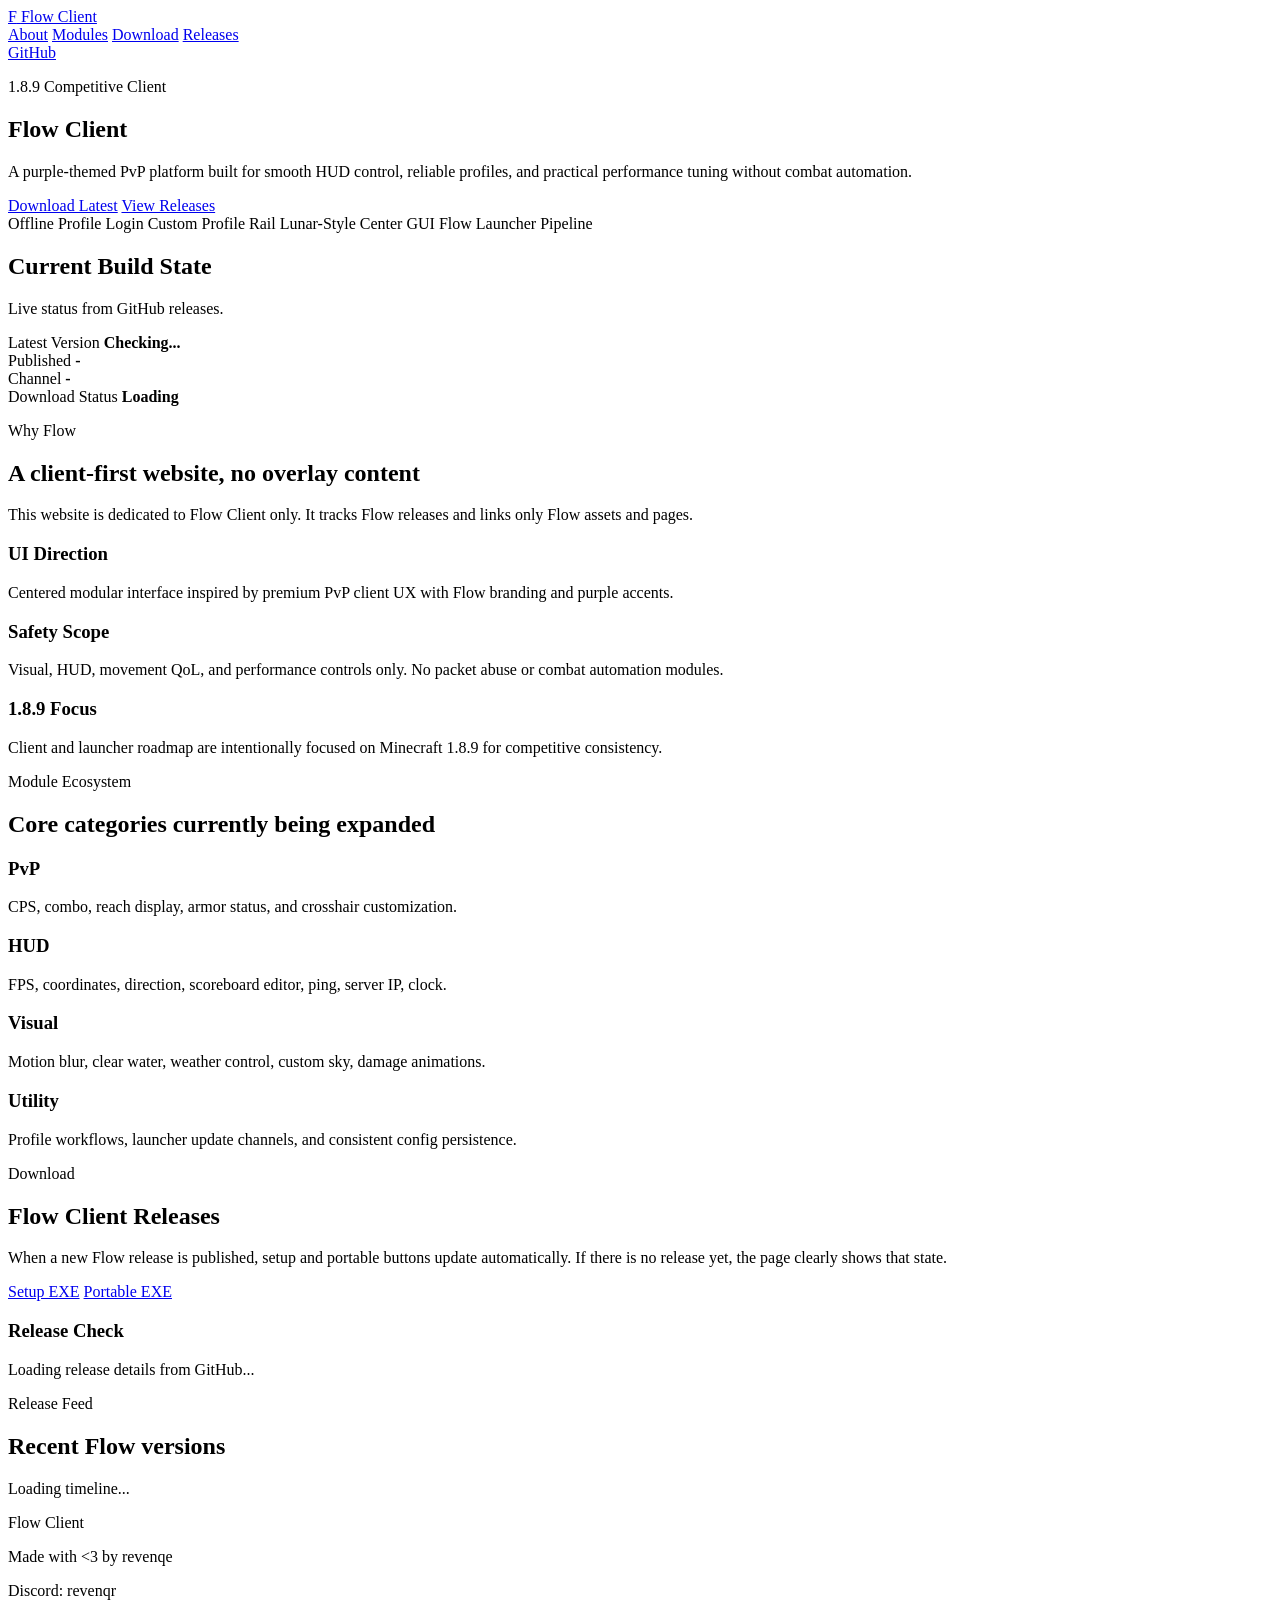
==== docs/index.html @ 917e4c1d "Add Flow Client website (index)" ====
<!doctype html>
<html lang="en">
  <head>
    <meta charset="UTF-8" />
    <meta name="viewport" content="width=device-width, initial-scale=1.0" />
    <meta name="theme-color" content="#150927" />
    <title>Flow Client | 1.8.9 PvP Platform</title>
    <meta
      name="description"
      content="Flow Client is a 1.8.9 PvP platform focused on clean UI, smooth performance, profile-driven mods, and safe QoL customization."
    />
    <link rel="preconnect" href="https://fonts.googleapis.com" />
    <link rel="preconnect" href="https://fonts.gstatic.com" crossorigin />
    <link
      href="https://fonts.googleapis.com/css2?family=Manrope:wght@500;600;700;800&family=Space+Grotesk:wght@600;700&display=swap"
      rel="stylesheet"
    />
    <link rel="stylesheet" href="./styles.css" />
    <script defer src="./script.js"></script>
  </head>
  <body>
    <div class="bg-grid" aria-hidden="true"></div>
    <div class="bg-glow glow-one" aria-hidden="true"></div>
    <div class="bg-glow glow-two" aria-hidden="true"></div>

    <header class="site-header">
      <a class="brand" href="#top" aria-label="Flow Client home">
        <span class="brand-badge">F</span>
        <span>Flow Client</span>
      </a>

      <nav>
        <a href="#about">About</a>
        <a href="#modules">Modules</a>
        <a href="#download">Download</a>
        <a href="#releases">Releases</a>
      </nav>

      <a class="header-link" href="https://github.com/trxpworks/FlowClient" target="_blank" rel="noreferrer">GitHub</a>
    </header>

    <main id="top">
      <section class="hero reveal">
        <div class="hero-copy">
          <p class="eyebrow">1.8.9 Competitive Client</p>
          <h1>Flow Client</h1>
          <p class="lead">
            A purple-themed PvP platform built for smooth HUD control, reliable profiles, and practical performance
            tuning without combat automation.
          </p>

          <div class="hero-actions">
            <a id="heroDownloadBtn" class="btn btn-primary" href="https://github.com/trxpworks/FlowClient/releases" target="_blank" rel="noreferrer">Download Latest</a>
            <a id="heroReleaseBtn" class="btn btn-secondary" href="https://github.com/trxpworks/FlowClient/releases" target="_blank" rel="noreferrer">View Releases</a>
          </div>

          <div class="hero-chips">
            <span>Offline Profile Login</span>
            <span>Custom Profile Rail</span>
            <span>Lunar-Style Center GUI</span>
            <span>Flow Launcher Pipeline</span>
          </div>
        </div>

        <article class="hero-panel" aria-label="Flow Client snapshot">
          <h2>Current Build State</h2>
          <p>Live status from GitHub releases.</p>
          <div class="status-grid">
            <div>
              <span>Latest Version</span>
              <strong id="latestVersion">Checking...</strong>
            </div>
            <div>
              <span>Published</span>
              <strong id="latestPublished">-</strong>
            </div>
            <div>
              <span>Channel</span>
              <strong id="latestChannel">-</strong>
            </div>
            <div>
              <span>Download Status</span>
              <strong id="downloadStatus" class="status-pill status-loading">Loading</strong>
            </div>
          </div>
        </article>
      </section>

      <section id="about" class="section reveal">
        <div class="section-head">
          <p class="eyebrow">Why Flow</p>
          <h2>A client-first website, no overlay content</h2>
          <p>
            This website is dedicated to Flow Client only. It tracks Flow releases and links only Flow assets and
            pages.
          </p>
        </div>

        <div class="card-grid cols-3">
          <article class="card">
            <h3>UI Direction</h3>
            <p>Centered modular interface inspired by premium PvP client UX with Flow branding and purple accents.</p>
          </article>
          <article class="card">
            <h3>Safety Scope</h3>
            <p>Visual, HUD, movement QoL, and performance controls only. No packet abuse or combat automation modules.</p>
          </article>
          <article class="card">
            <h3>1.8.9 Focus</h3>
            <p>Client and launcher roadmap are intentionally focused on Minecraft 1.8.9 for competitive consistency.</p>
          </article>
        </div>
      </section>

      <section id="modules" class="section reveal">
        <div class="section-head">
          <p class="eyebrow">Module Ecosystem</p>
          <h2>Core categories currently being expanded</h2>
        </div>

        <div class="card-grid cols-4">
          <article class="card compact">
            <h3>PvP</h3>
            <p>CPS, combo, reach display, armor status, and crosshair customization.</p>
          </article>
          <article class="card compact">
            <h3>HUD</h3>
            <p>FPS, coordinates, direction, scoreboard editor, ping, server IP, clock.</p>
          </article>
          <article class="card compact">
            <h3>Visual</h3>
            <p>Motion blur, clear water, weather control, custom sky, damage animations.</p>
          </article>
          <article class="card compact">
            <h3>Utility</h3>
            <p>Profile workflows, launcher update channels, and consistent config persistence.</p>
          </article>
        </div>
      </section>

      <section id="download" class="section reveal">
        <div class="download-layout">
          <div class="download-copy">
            <p class="eyebrow">Download</p>
            <h2>Flow Client Releases</h2>
            <p>
              When a new Flow release is published, setup and portable buttons update automatically. If there is no
              release yet, the page clearly shows that state.
            </p>

            <div class="hero-actions">
              <a id="setupBtn" class="btn btn-primary" href="https://github.com/trxpworks/FlowClient/releases" target="_blank" rel="noreferrer">Setup EXE</a>
              <a id="portableBtn" class="btn btn-secondary" href="https://github.com/trxpworks/FlowClient/releases" target="_blank" rel="noreferrer">Portable EXE</a>
            </div>
          </div>

          <aside id="downloadHint" class="download-hint">
            <h3>Release Check</h3>
            <p>Loading release details from GitHub...</p>
          </aside>
        </div>
      </section>

      <section id="releases" class="section reveal">
        <div class="section-head">
          <p class="eyebrow">Release Feed</p>
          <h2>Recent Flow versions</h2>
          <p id="feedHint">Loading timeline...</p>
        </div>

        <div id="releaseList" class="release-list">
          <article class="release-item skeleton">
            <div class="line"></div>
            <div class="line short"></div>
          </article>
          <article class="release-item skeleton">
            <div class="line"></div>
            <div class="line short"></div>
          </article>
        </div>
      </section>
    </main>

    <footer class="site-footer">
      <p>Flow Client</p>
      <p>Made with &lt;3 by revenqe</p>
      <p>Discord: revenqr</p>
    </footer>
  </body>
</html>
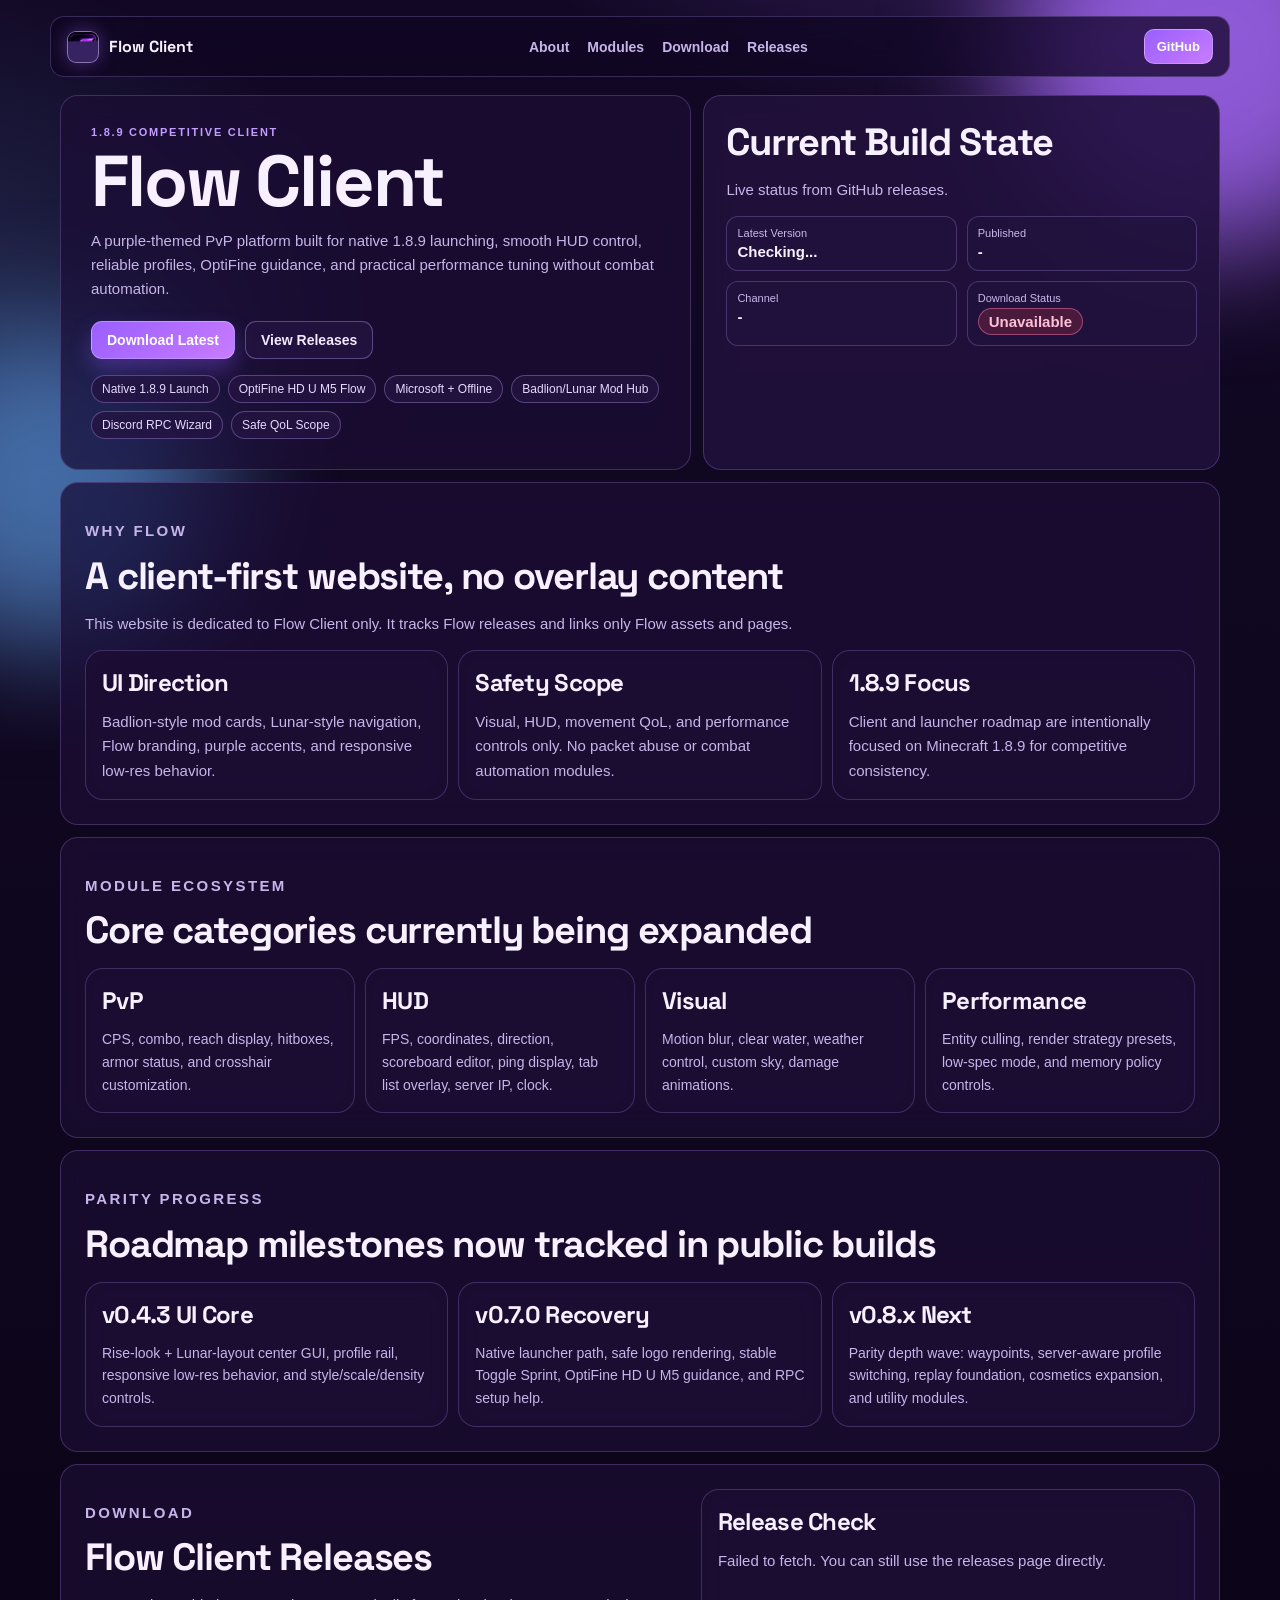
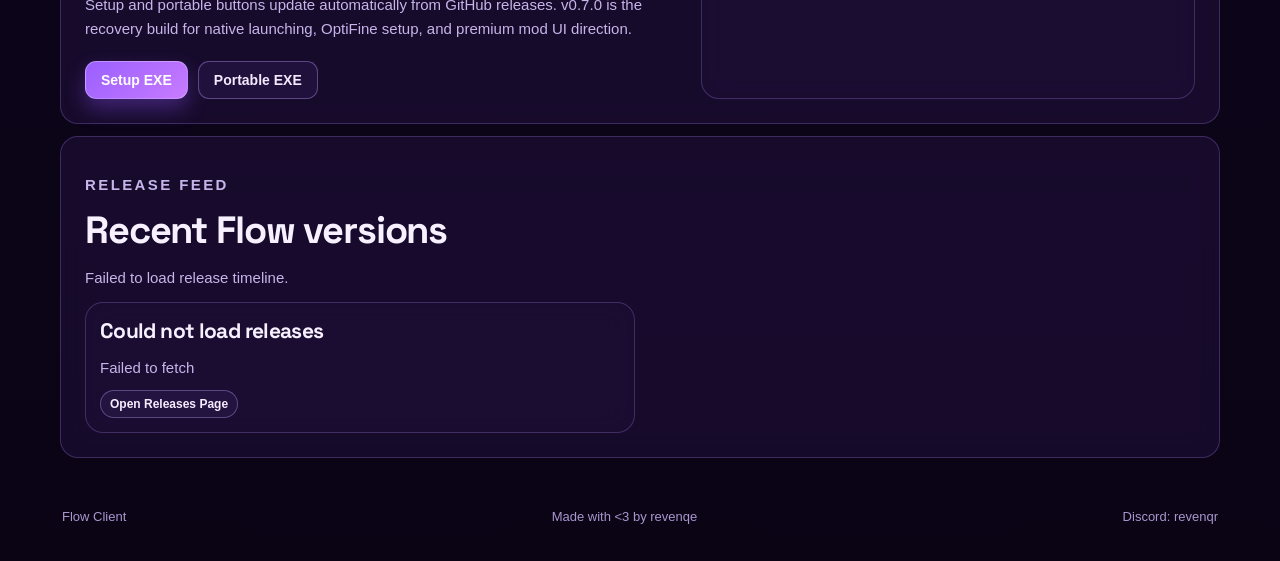
==== commit f5696a91: "Update Flow Client website for v0.7.0" ====
--- a/docs/index.html
+++ b/docs/index.html
@@ -1,4 +1,4 @@
-<!doctype html>
+﻿<!doctype html>
 <html lang="en">
   <head>
     <meta charset="UTF-8" />
@@ -25,7 +25,7 @@
 
     <header class="site-header">
       <a class="brand" href="#top" aria-label="Flow Client home">
-        <span class="brand-badge">F</span>
+        <img class="brand-badge" src="./flow-logo.png" alt="Flow logo" />
         <span>Flow Client</span>
       </a>
 
@@ -45,8 +45,8 @@
           <p class="eyebrow">1.8.9 Competitive Client</p>
           <h1>Flow Client</h1>
           <p class="lead">
-            A purple-themed PvP platform built for smooth HUD control, reliable profiles, and practical performance
-            tuning without combat automation.
+            A purple-themed PvP platform built for native 1.8.9 launching, smooth HUD control, reliable profiles,
+            OptiFine guidance, and practical performance tuning without combat automation.
           </p>
 
           <div class="hero-actions">
@@ -55,10 +55,12 @@
           </div>
 
           <div class="hero-chips">
-            <span>Offline Profile Login</span>
-            <span>Custom Profile Rail</span>
-            <span>Lunar-Style Center GUI</span>
-            <span>Flow Launcher Pipeline</span>
+            <span>Native 1.8.9 Launch</span>
+            <span>OptiFine HD U M5 Flow</span>
+            <span>Microsoft + Offline</span>
+            <span>Badlion/Lunar Mod Hub</span>
+            <span>Discord RPC Wizard</span>
+            <span>Safe QoL Scope</span>
           </div>
         </div>
 
@@ -99,7 +101,7 @@
         <div class="card-grid cols-3">
           <article class="card">
             <h3>UI Direction</h3>
-            <p>Centered modular interface inspired by premium PvP client UX with Flow branding and purple accents.</p>
+            <p>Badlion-style mod cards, Lunar-style navigation, Flow branding, purple accents, and responsive low-res behavior.</p>
           </article>
           <article class="card">
             <h3>Safety Scope</h3>
@@ -121,19 +123,41 @@
         <div class="card-grid cols-4">
           <article class="card compact">
             <h3>PvP</h3>
-            <p>CPS, combo, reach display, armor status, and crosshair customization.</p>
+            <p>CPS, combo, reach display, hitboxes, armor status, and crosshair customization.</p>
           </article>
           <article class="card compact">
             <h3>HUD</h3>
-            <p>FPS, coordinates, direction, scoreboard editor, ping, server IP, clock.</p>
+            <p>FPS, coordinates, direction, scoreboard editor, ping display, tab list overlay, server IP, clock.</p>
           </article>
           <article class="card compact">
             <h3>Visual</h3>
             <p>Motion blur, clear water, weather control, custom sky, damage animations.</p>
           </article>
           <article class="card compact">
-            <h3>Utility</h3>
-            <p>Profile workflows, launcher update channels, and consistent config persistence.</p>
+            <h3>Performance</h3>
+            <p>Entity culling, render strategy presets, low-spec mode, and memory policy controls.</p>
+          </article>
+        </div>
+      </section>
+
+      <section class="section reveal">
+        <div class="section-head">
+          <p class="eyebrow">Parity Progress</p>
+          <h2>Roadmap milestones now tracked in public builds</h2>
+        </div>
+
+        <div class="card-grid cols-3">
+          <article class="card compact">
+            <h3>v0.4.3 UI Core</h3>
+            <p>Rise-look + Lunar-layout center GUI, profile rail, responsive low-res behavior, and style/scale/density controls.</p>
+          </article>
+          <article class="card compact">
+            <h3>v0.7.0 Recovery</h3>
+            <p>Native launcher path, safe logo rendering, stable Toggle Sprint, OptiFine HD U M5 guidance, and RPC setup help.</p>
+          </article>
+          <article class="card compact">
+            <h3>v0.8.x Next</h3>
+            <p>Parity depth wave: waypoints, server-aware profile switching, replay foundation, cosmetics expansion, and utility modules.</p>
           </article>
         </div>
       </section>
@@ -144,8 +168,8 @@
             <p class="eyebrow">Download</p>
             <h2>Flow Client Releases</h2>
             <p>
-              When a new Flow release is published, setup and portable buttons update automatically. If there is no
-              release yet, the page clearly shows that state.
+              Setup and portable buttons update automatically from GitHub releases. v0.7.0 is the recovery build for
+              native launching, OptiFine setup, and premium mod UI direction.
             </p>
 
             <div class="hero-actions">
@@ -187,4 +211,4 @@
       <p>Discord: revenqr</p>
     </footer>
   </body>
-</html>
+</html>
--- a/docs/styles.css
+++ b/docs/styles.css
@@ -0,0 +1,545 @@
+﻿:root {
+  --bg: #0a0415;
+  --bg-soft: #120825;
+  --surface: rgba(27, 14, 49, 0.74);
+  --surface-strong: rgba(33, 17, 59, 0.9);
+  --line: rgba(181, 145, 255, 0.25);
+  --text: #f7f1ff;
+  --muted: #c7b5ea;
+  --accent: #9a5fff;
+  --accent-2: #c87bff;
+  --accent-3: #69b4ff;
+  --ok: #42d8a2;
+  --warn: #ffcb71;
+  --bad: #ff7ca9;
+}
+
+* {
+  box-sizing: border-box;
+}
+
+html,
+body {
+  margin: 0;
+  min-height: 100%;
+}
+
+html {
+  scrollbar-color: rgba(194, 155, 255, 0.85) rgba(24, 13, 43, 0.75);
+}
+
+body {
+  font-family: "Manrope", "Segoe UI", sans-serif;
+  color: var(--text);
+  background:
+    radial-gradient(1150px 820px at 82% -16%, rgba(160, 102, 255, 0.42), transparent 60%),
+    radial-gradient(900px 650px at -8% 15%, rgba(105, 180, 255, 0.2), transparent 55%),
+    linear-gradient(180deg, var(--bg-soft), var(--bg));
+  overflow-x: hidden;
+}
+
+body::-webkit-scrollbar {
+  width: 12px;
+}
+
+body::-webkit-scrollbar-track {
+  background: rgba(24, 13, 43, 0.72);
+}
+
+body::-webkit-scrollbar-thumb {
+  border-radius: 999px;
+  border: 2px solid rgba(24, 13, 43, 0.9);
+  background: linear-gradient(180deg, rgba(200, 136, 255, 0.95), rgba(134, 89, 240, 0.92));
+}
+
+.bg-grid {
+  position: fixed;
+  inset: 0;
+  pointer-events: none;
+  z-index: -4;
+  opacity: 0.12;
+  background-image:
+    linear-gradient(rgba(255, 255, 255, 0.06) 1px, transparent 1px),
+    linear-gradient(90deg, rgba(255, 255, 255, 0.06) 1px, transparent 1px);
+  background-size: 26px 26px;
+}
+
+.bg-glow {
+  position: fixed;
+  border-radius: 999px;
+  filter: blur(60px);
+  pointer-events: none;
+  z-index: -3;
+}
+
+.glow-one {
+  width: 390px;
+  height: 390px;
+  right: -120px;
+  top: -140px;
+  background: rgba(172, 109, 255, 0.8);
+}
+
+.glow-two {
+  width: 320px;
+  height: 320px;
+  left: -110px;
+  top: 330px;
+  background: rgba(102, 175, 255, 0.55);
+}
+
+.site-header {
+  position: sticky;
+  top: 0;
+  z-index: 10;
+  max-width: 1180px;
+  margin: 16px auto 0;
+  padding: 12px 16px;
+  border: 1px solid var(--line);
+  border-radius: 14px;
+  background: rgba(15, 8, 31, 0.74);
+  backdrop-filter: blur(16px) saturate(145%);
+  display: flex;
+  align-items: center;
+  justify-content: space-between;
+  gap: 14px;
+}
+
+.brand {
+  text-decoration: none;
+  color: var(--text);
+  display: inline-flex;
+  align-items: center;
+  gap: 10px;
+  font-family: "Space Grotesk", "Manrope", sans-serif;
+  font-weight: 700;
+}
+
+.brand-badge {
+  width: 32px;
+  height: 32px;
+  display: block;
+  object-fit: cover;
+  border-radius: 9px;
+  border: 1px solid rgba(231, 217, 255, 0.45);
+  background: rgba(130, 86, 213, 0.35);
+  box-shadow: 0 0 18px rgba(161, 98, 255, 0.38);
+}
+
+nav {
+  display: flex;
+  gap: 18px;
+}
+
+nav a {
+  text-decoration: none;
+  color: var(--muted);
+  font-size: 14px;
+  font-weight: 700;
+}
+
+nav a:hover {
+  color: #efe4ff;
+}
+
+.header-link {
+  text-decoration: none;
+  color: #ffffff;
+  font-size: 13px;
+  font-weight: 800;
+  border-radius: 10px;
+  padding: 9px 12px;
+  border: 1px solid rgba(255, 255, 255, 0.3);
+  background: linear-gradient(140deg, var(--accent), var(--accent-2));
+}
+
+main {
+  max-width: 1180px;
+  margin: 18px auto 0;
+  padding: 0 10px 38px;
+}
+
+.hero {
+  display: grid;
+  grid-template-columns: 1.1fr 0.9fr;
+  gap: 12px;
+}
+
+.hero-copy,
+.hero-panel,
+.section,
+.card,
+.download-hint,
+.release-item {
+  border: 1px solid var(--line);
+  border-radius: 18px;
+  background: var(--surface);
+  backdrop-filter: blur(16px) saturate(150%);
+}
+
+.hero-copy {
+  padding: 30px;
+}
+
+.eyebrow {
+  margin: 0;
+  color: #c49dff;
+  text-transform: uppercase;
+  letter-spacing: 0.16em;
+  font-size: 11px;
+  font-weight: 800;
+}
+
+h1,
+h2,
+h3 {
+  margin: 8px 0 0;
+  font-family: "Space Grotesk", "Manrope", sans-serif;
+  letter-spacing: -0.03em;
+}
+
+h1 {
+  font-size: clamp(38px, 6vw, 72px);
+  line-height: 0.98;
+}
+
+h2 {
+  font-size: clamp(24px, 3.4vw, 38px);
+}
+
+h3 {
+  font-size: clamp(18px, 2vw, 24px);
+}
+
+.lead,
+.section-head p,
+.card p,
+.download-copy p,
+.download-hint p,
+.release-item p,
+.hero-panel > p {
+  margin: 12px 0 0;
+  color: var(--muted);
+  line-height: 1.62;
+  font-size: 15px;
+}
+
+.hero-actions {
+  margin-top: 20px;
+  display: flex;
+  flex-wrap: wrap;
+  gap: 10px;
+}
+
+.btn {
+  text-decoration: none;
+  font-size: 14px;
+  font-weight: 800;
+  padding: 10px 15px;
+  border-radius: 11px;
+  border: 1px solid transparent;
+  transition: transform 140ms ease, box-shadow 140ms ease, border-color 140ms ease;
+}
+
+.btn:hover {
+  transform: translateY(-2px);
+}
+
+.btn-primary {
+  color: #ffffff;
+  background: linear-gradient(140deg, var(--accent), var(--accent-2));
+  border-color: rgba(255, 255, 255, 0.25);
+  box-shadow: 0 10px 20px rgba(141, 83, 245, 0.35);
+}
+
+.btn-secondary {
+  color: #f3eaff;
+  border-color: rgba(192, 159, 255, 0.38);
+  background: rgba(36, 19, 65, 0.8);
+}
+
+.btn-disabled,
+.btn[aria-disabled="true"] {
+  color: #c3b6dc;
+  border-color: rgba(168, 145, 214, 0.25);
+  background: rgba(37, 24, 62, 0.65);
+  box-shadow: none;
+  cursor: not-allowed;
+  pointer-events: none;
+  transform: none;
+}
+
+.hero-chips {
+  margin-top: 16px;
+  display: flex;
+  flex-wrap: wrap;
+  gap: 8px;
+}
+
+.hero-chips span {
+  border-radius: 999px;
+  padding: 6px 10px;
+  border: 1px solid rgba(193, 159, 255, 0.35);
+  color: #e8d9ff;
+  font-size: 12px;
+  background: rgba(36, 20, 66, 0.78);
+}
+
+.hero-panel {
+  padding: 22px;
+  background: var(--surface-strong);
+}
+
+.hero-panel h2 {
+  margin-top: 0;
+}
+
+.status-grid {
+  margin-top: 14px;
+  display: grid;
+  grid-template-columns: repeat(2, minmax(0, 1fr));
+  gap: 10px;
+}
+
+.status-grid > div {
+  border-radius: 12px;
+  border: 1px solid rgba(188, 154, 255, 0.25);
+  background: rgba(35, 20, 62, 0.74);
+  padding: 10px;
+}
+
+.status-grid span {
+  display: block;
+  font-size: 11px;
+  color: #c9b8ec;
+}
+
+.status-grid strong {
+  display: block;
+  margin-top: 4px;
+  font-size: 15px;
+}
+
+.status-pill {
+  width: fit-content;
+  border-radius: 999px;
+  padding: 4px 10px;
+  border: 1px solid transparent;
+}
+
+.status-loading {
+  color: #d8c2ff;
+  border-color: rgba(193, 163, 255, 0.45);
+  background: rgba(62, 35, 114, 0.6);
+}
+
+.status-good {
+  color: #a7ffd7;
+  border-color: rgba(110, 228, 185, 0.45);
+  background: rgba(31, 94, 68, 0.58);
+}
+
+.status-empty {
+  color: #ffe1a5;
+  border-color: rgba(255, 207, 125, 0.45);
+  background: rgba(109, 68, 24, 0.55);
+}
+
+.status-error {
+  color: #ffc0d8;
+  border-color: rgba(255, 129, 181, 0.45);
+  background: rgba(106, 34, 65, 0.58);
+}
+
+.section {
+  margin-top: 12px;
+  padding: 24px;
+}
+
+.card-grid {
+  margin-top: 14px;
+  display: grid;
+  gap: 10px;
+}
+
+.cols-3 {
+  grid-template-columns: repeat(3, minmax(0, 1fr));
+}
+
+.cols-4 {
+  grid-template-columns: repeat(4, minmax(0, 1fr));
+}
+
+.card {
+  padding: 16px;
+}
+
+.card h3 {
+  margin-top: 0;
+}
+
+.card.compact p {
+  font-size: 14px;
+}
+
+.download-layout {
+  display: grid;
+  grid-template-columns: 1.1fr 0.9fr;
+  gap: 12px;
+}
+
+.download-hint {
+  padding: 16px;
+}
+
+.download-hint h3 {
+  margin-top: 0;
+}
+
+.release-list {
+  margin-top: 12px;
+  display: grid;
+  grid-template-columns: repeat(2, minmax(0, 1fr));
+  gap: 10px;
+}
+
+.release-item {
+  padding: 14px;
+}
+
+.release-item h3 {
+  margin-top: 0;
+  font-size: 21px;
+}
+
+.release-item .meta {
+  margin-top: 8px;
+  color: #c8b3ec;
+  font-size: 12px;
+}
+
+.release-links {
+  margin-top: 10px;
+  display: flex;
+  flex-wrap: wrap;
+  gap: 8px;
+}
+
+.mini-link {
+  text-decoration: none;
+  color: #f5ecff;
+  font-size: 12px;
+  font-weight: 700;
+  border-radius: 999px;
+  border: 1px solid rgba(198, 168, 255, 0.35);
+  padding: 6px 9px;
+  background: rgba(38, 22, 68, 0.8);
+}
+
+.mini-link:hover {
+  border-color: rgba(220, 194, 255, 0.56);
+}
+
+.release-item.skeleton .line {
+  height: 10px;
+  border-radius: 999px;
+  background: linear-gradient(90deg, rgba(130, 99, 186, 0.3), rgba(201, 171, 255, 0.52), rgba(130, 99, 186, 0.3));
+  background-size: 220% 100%;
+  animation: shimmer 1.2s linear infinite;
+}
+
+.release-item.skeleton .line + .line {
+  margin-top: 10px;
+}
+
+.release-item.skeleton .line.short {
+  width: 60%;
+}
+
+@keyframes shimmer {
+  from {
+    background-position: 220% 0;
+  }
+  to {
+    background-position: -220% 0;
+  }
+}
+
+.site-footer {
+  max-width: 1180px;
+  margin: 0 auto 24px;
+  padding: 0 12px;
+  display: flex;
+  gap: 10px;
+  justify-content: space-between;
+  color: #a996cf;
+  font-size: 13px;
+}
+
+.reveal {
+  opacity: 0;
+  transform: translateY(14px) scale(0.988);
+  transition: opacity 480ms ease, transform 480ms ease;
+}
+
+.reveal.revealed {
+  opacity: 1;
+  transform: translateY(0) scale(1);
+}
+
+@media (max-width: 1080px) {
+  .hero,
+  .download-layout {
+    grid-template-columns: 1fr;
+  }
+
+  .cols-4 {
+    grid-template-columns: repeat(2, minmax(0, 1fr));
+  }
+}
+
+@media (max-width: 940px) {
+  .cols-3,
+  .release-list,
+  .status-grid {
+    grid-template-columns: 1fr;
+  }
+
+  .site-header {
+    position: static;
+    margin-top: 10px;
+  }
+}
+
+@media (max-width: 740px) {
+  nav,
+  .header-link {
+    display: none;
+  }
+
+  .hero-copy,
+  .hero-panel,
+  .section,
+  .download-hint,
+  .release-item {
+    padding: 16px;
+  }
+
+  .cols-4 {
+    grid-template-columns: 1fr;
+  }
+
+  .site-footer {
+    flex-direction: column;
+    gap: 3px;
+  }
+}
+
+@media (prefers-reduced-motion: reduce) {
+  .reveal,
+  .btn,
+  .release-item.skeleton .line {
+    transition: none;
+    animation: none;
+  }
+}
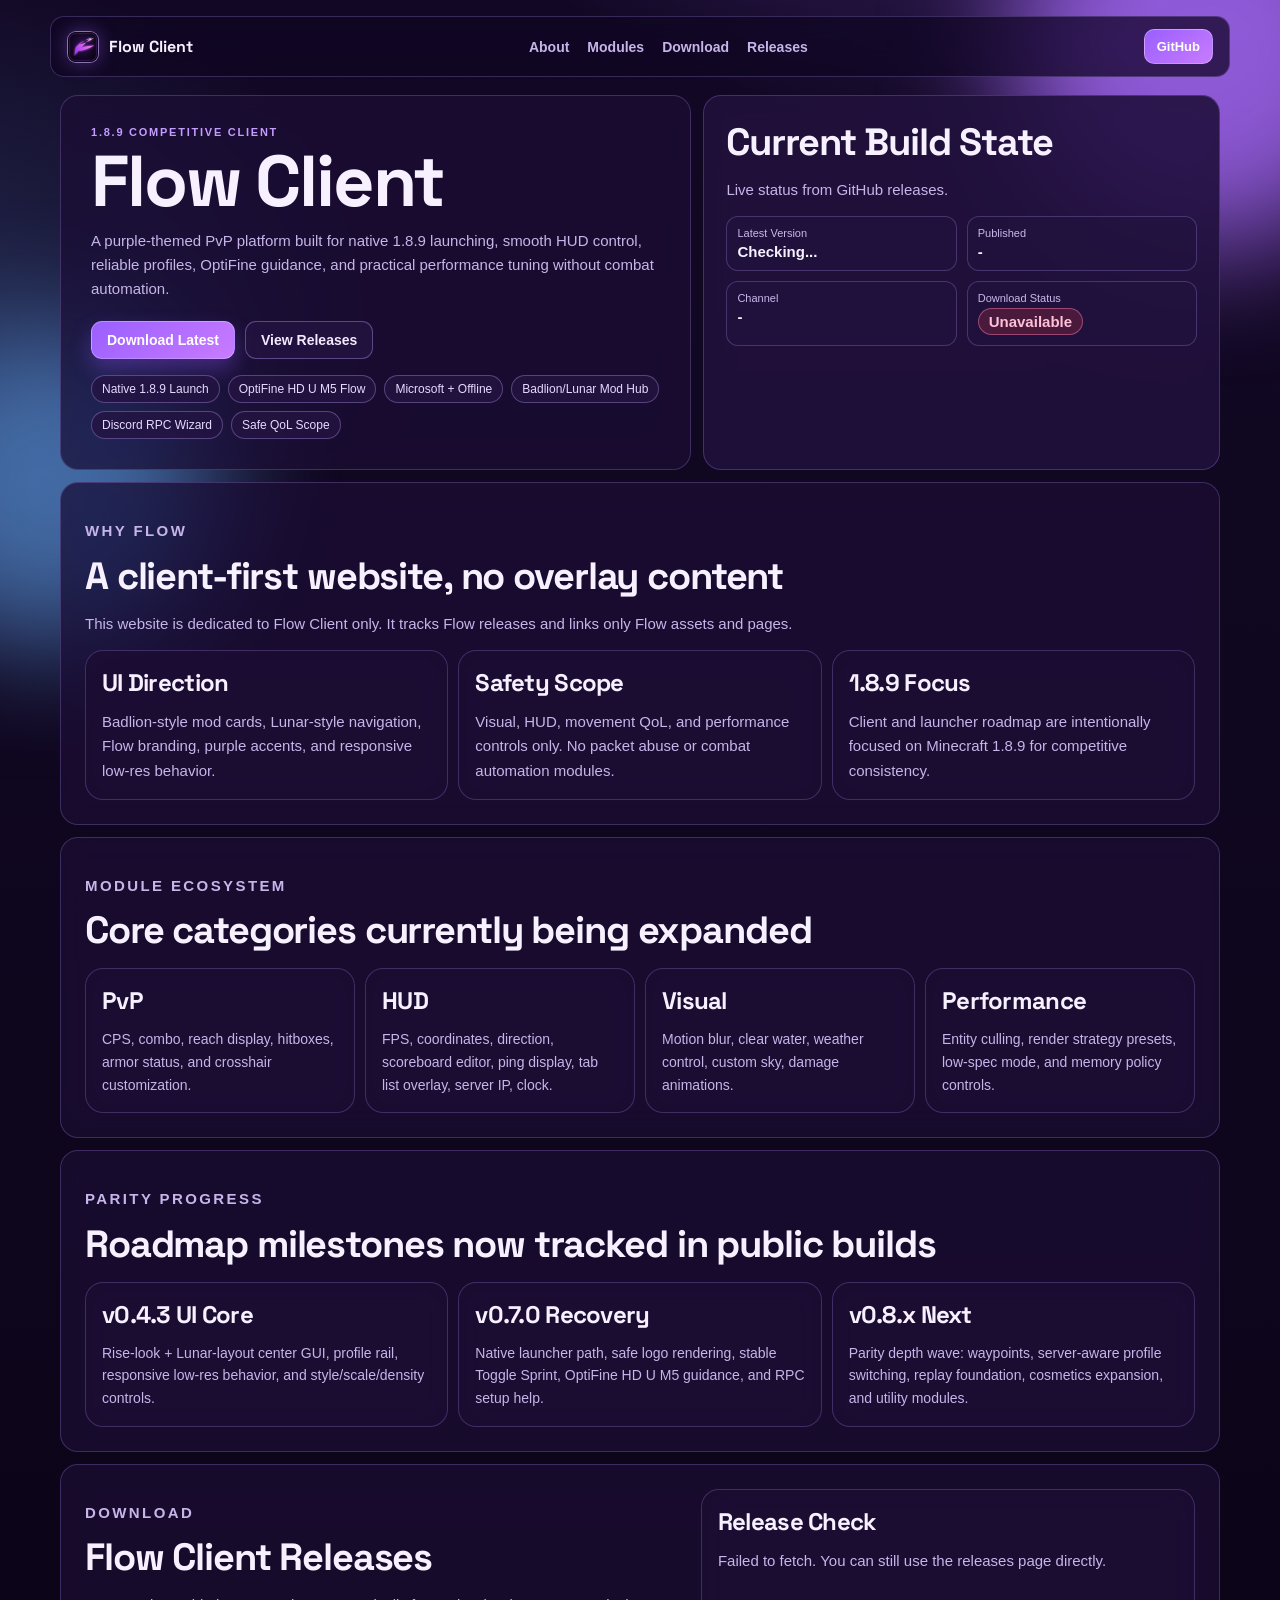
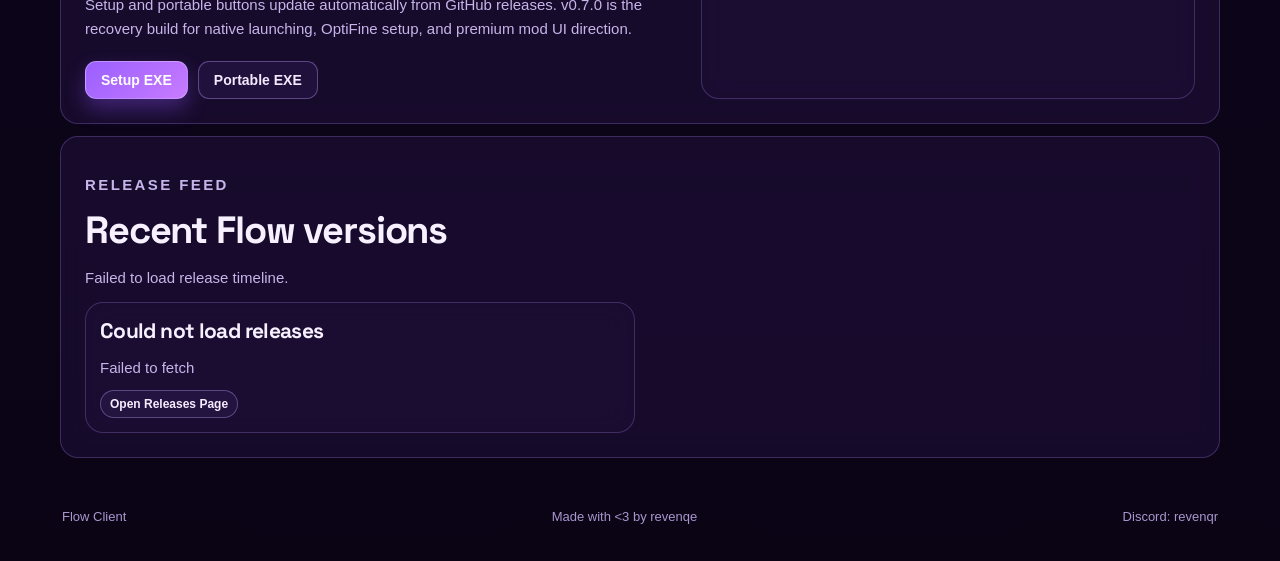
==== commit a3a9a56b: "Fix Flow website logo asset" ====
--- a/docs/index.html
+++ b/docs/index.html
@@ -1,4 +1,4 @@
-﻿<!doctype html>
+<!doctype html>
 <html lang="en">
   <head>
     <meta charset="UTF-8" />
@@ -25,7 +25,7 @@
 
     <header class="site-header">
       <a class="brand" href="#top" aria-label="Flow Client home">
-        <img class="brand-badge" src="./flow-logo.png" alt="Flow logo" />
+        <img class="brand-badge" src="./flow-logo.svg" alt="Flow logo" />
         <span>Flow Client</span>
       </a>
 
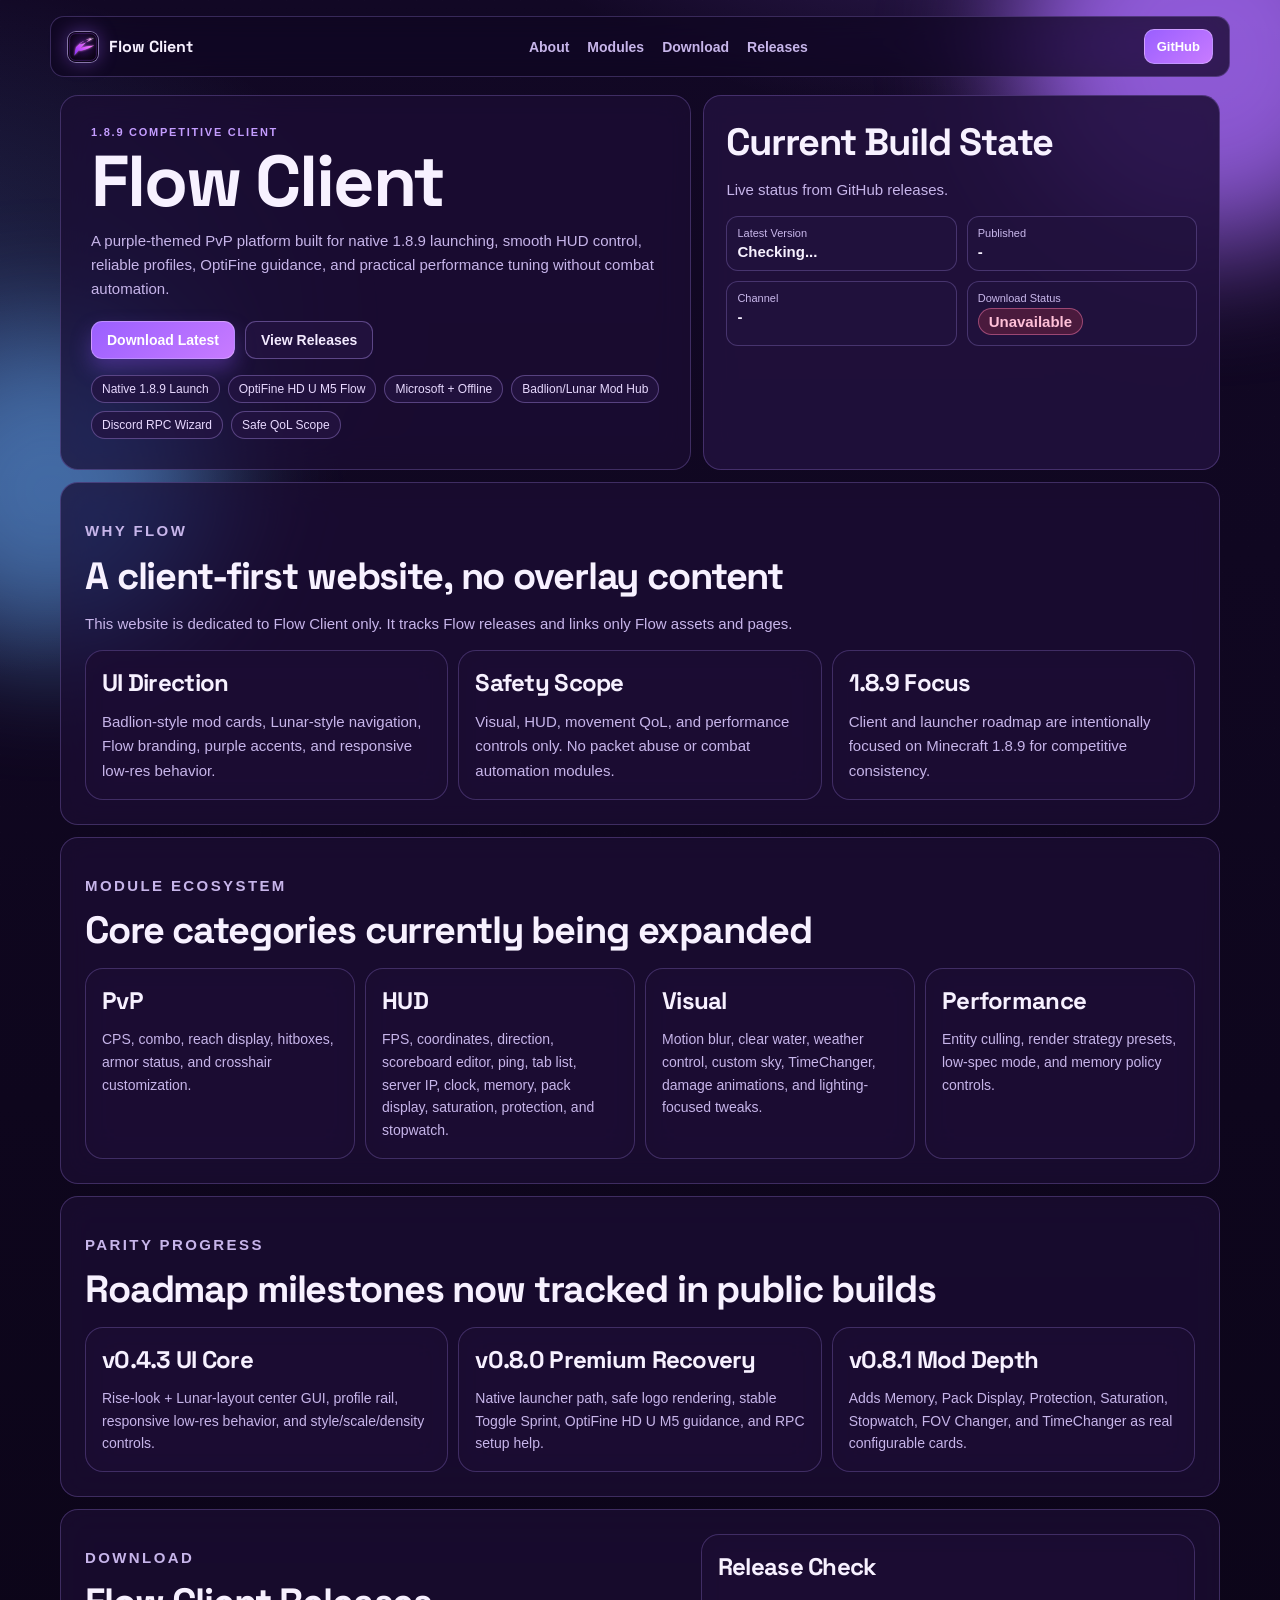
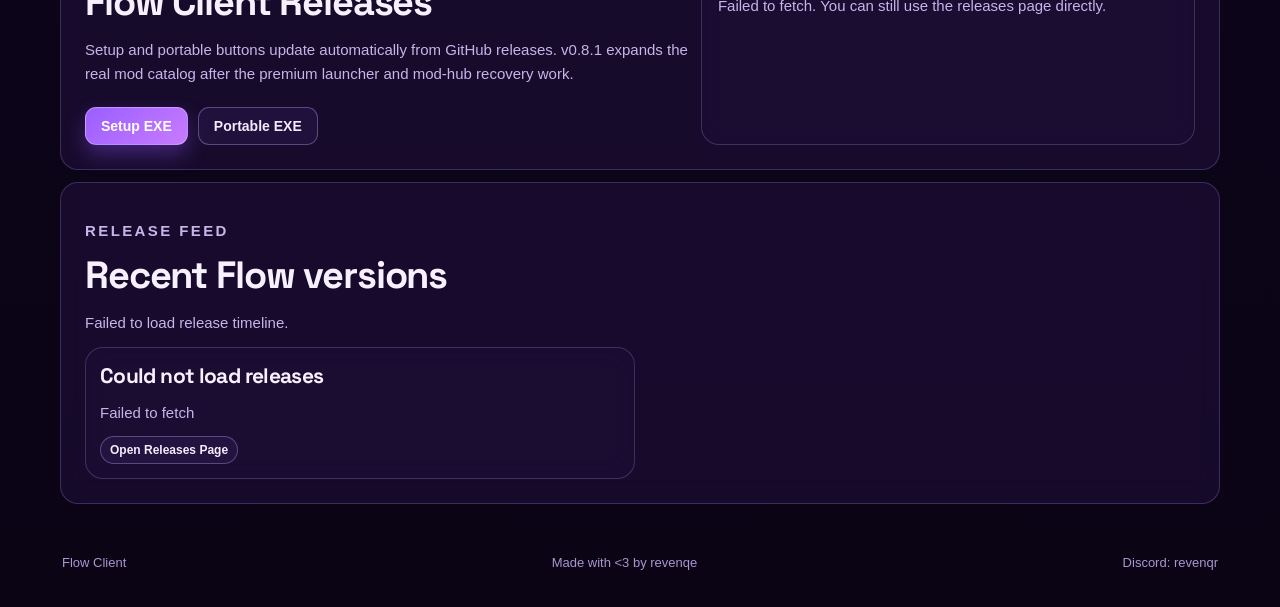
==== commit 62360592: "Update Flow website for v0.8.1 mod depth" ====
--- a/docs/index.html
+++ b/docs/index.html
@@ -127,11 +127,11 @@
           </article>
           <article class="card compact">
             <h3>HUD</h3>
-            <p>FPS, coordinates, direction, scoreboard editor, ping display, tab list overlay, server IP, clock.</p>
+            <p>FPS, coordinates, direction, scoreboard editor, ping, tab list, server IP, clock, memory, pack display, saturation, protection, and stopwatch.</p>
           </article>
           <article class="card compact">
             <h3>Visual</h3>
-            <p>Motion blur, clear water, weather control, custom sky, damage animations.</p>
+            <p>Motion blur, clear water, weather control, custom sky, TimeChanger, damage animations, and lighting-focused tweaks.</p>
           </article>
           <article class="card compact">
             <h3>Performance</h3>
@@ -152,12 +152,12 @@
             <p>Rise-look + Lunar-layout center GUI, profile rail, responsive low-res behavior, and style/scale/density controls.</p>
           </article>
           <article class="card compact">
-            <h3>v0.7.0 Recovery</h3>
+            <h3>v0.8.0 Premium Recovery</h3>
             <p>Native launcher path, safe logo rendering, stable Toggle Sprint, OptiFine HD U M5 guidance, and RPC setup help.</p>
           </article>
           <article class="card compact">
-            <h3>v0.8.x Next</h3>
-            <p>Parity depth wave: waypoints, server-aware profile switching, replay foundation, cosmetics expansion, and utility modules.</p>
+            <h3>v0.8.1 Mod Depth</h3>
+            <p>Adds Memory, Pack Display, Protection, Saturation, Stopwatch, FOV Changer, and TimeChanger as real configurable cards.</p>
           </article>
         </div>
       </section>
@@ -168,8 +168,7 @@
             <p class="eyebrow">Download</p>
             <h2>Flow Client Releases</h2>
             <p>
-              Setup and portable buttons update automatically from GitHub releases. v0.7.0 is the recovery build for
-              native launching, OptiFine setup, and premium mod UI direction.
+              Setup and portable buttons update automatically from GitHub releases. v0.8.1 expands the real mod catalog after the premium launcher and mod-hub recovery work.
             </p>
 
             <div class="hero-actions">
@@ -211,4 +210,4 @@
       <p>Discord: revenqr</p>
     </footer>
   </body>
-</html>
+</html>
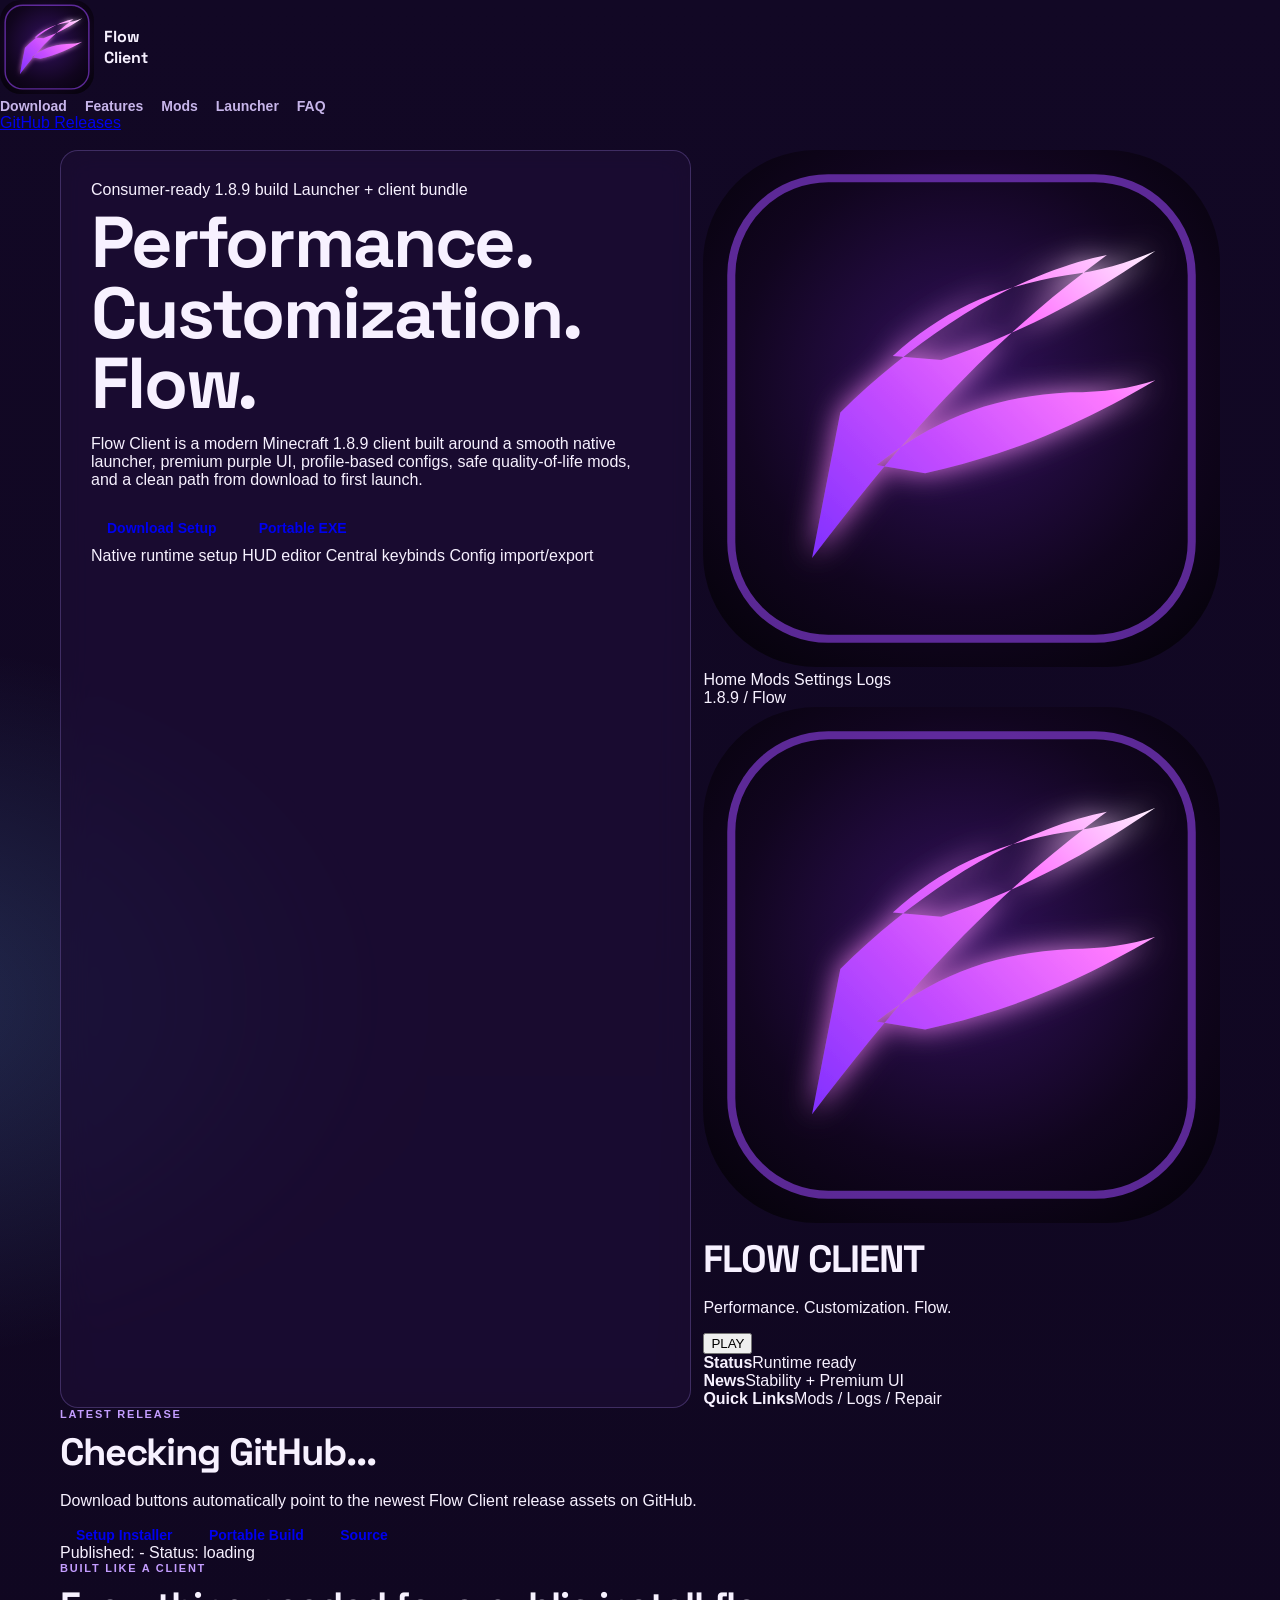
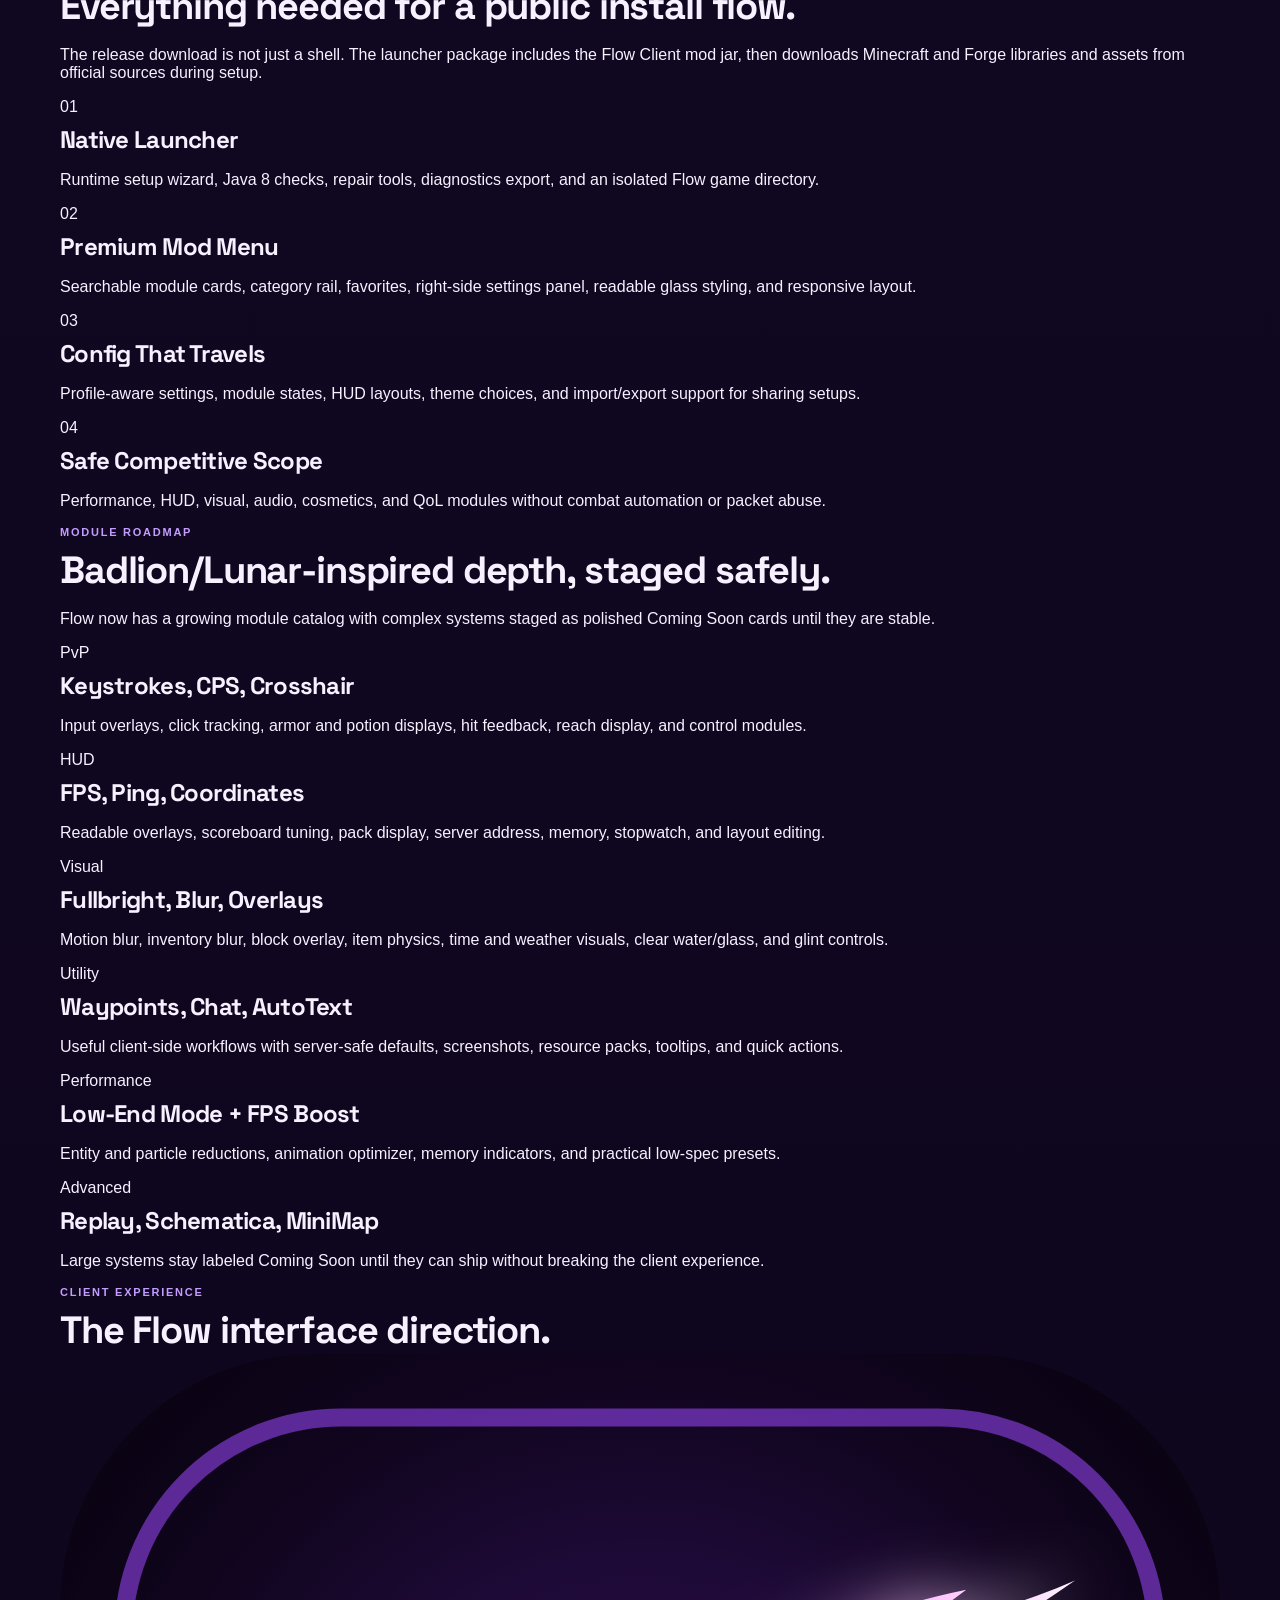
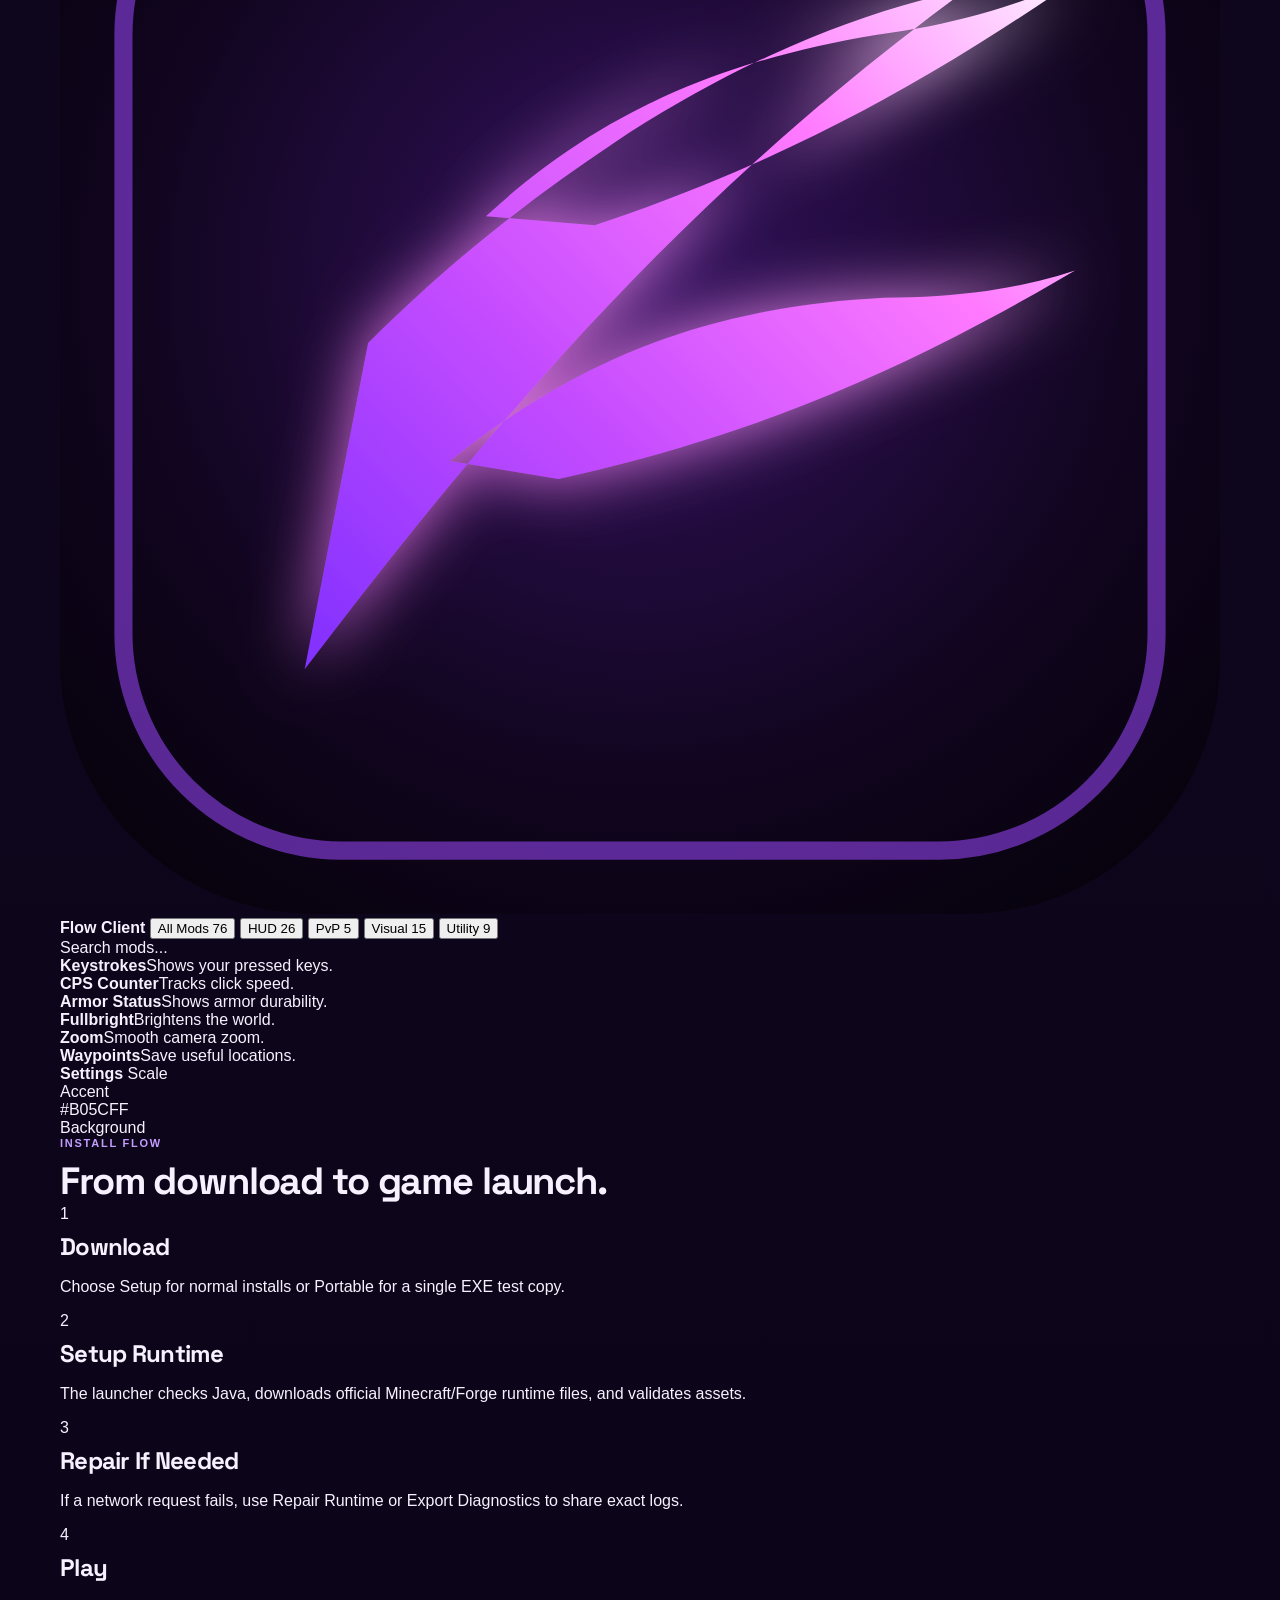
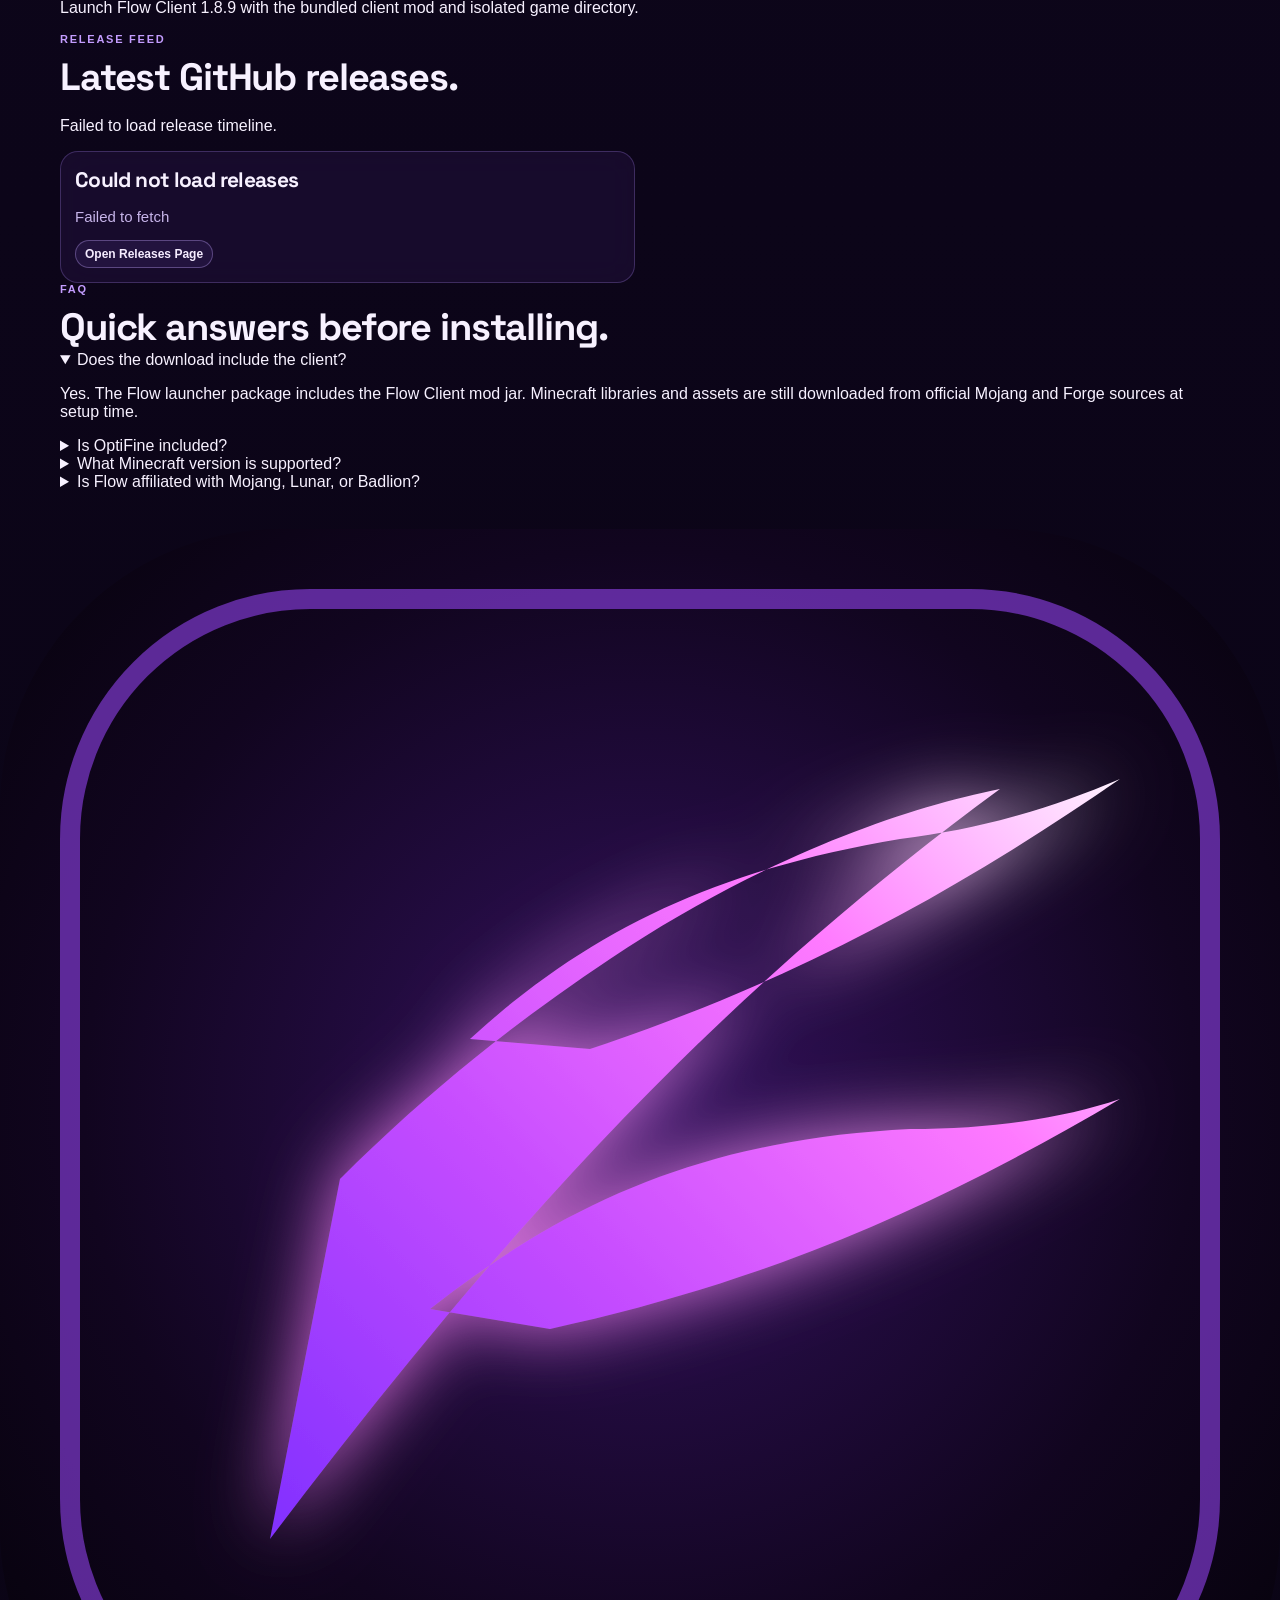
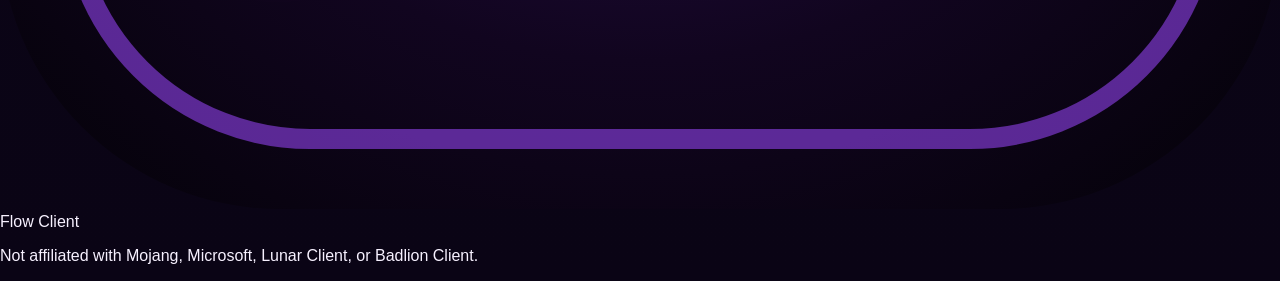
==== commit e0a52e69: "Revamp Flow Client website" ====
--- a/docs/index.html
+++ b/docs/index.html
@@ -3,211 +3,198 @@
   <head>
     <meta charset="UTF-8" />
     <meta name="viewport" content="width=device-width, initial-scale=1.0" />
-    <meta name="theme-color" content="#150927" />
-    <title>Flow Client | 1.8.9 PvP Platform</title>
-    <meta
-      name="description"
-      content="Flow Client is a 1.8.9 PvP platform focused on clean UI, smooth performance, profile-driven mods, and safe QoL customization."
-    />
+    <meta name="theme-color" content="#08030f" />
+    <title>Flow Client | Premium Minecraft 1.8.9 Client</title>
+    <meta name="description" content="Flow Client is a modern Minecraft 1.8.9 client with a native launcher, premium mod menu, HUD customization, performance tuning, and safe quality-of-life modules." />
+    <meta property="og:title" content="Flow Client" />
+    <meta property="og:description" content="A purple, performance-focused Minecraft 1.8.9 client with a native launcher and premium mod UI." />
+    <meta property="og:type" content="website" />
+    <meta property="og:image" content="./flow-logo.png" />
+    <link rel="icon" href="./flow-logo.svg" type="image/svg+xml" />
     <link rel="preconnect" href="https://fonts.googleapis.com" />
     <link rel="preconnect" href="https://fonts.gstatic.com" crossorigin />
-    <link
-      href="https://fonts.googleapis.com/css2?family=Manrope:wght@500;600;700;800&family=Space+Grotesk:wght@600;700&display=swap"
-      rel="stylesheet"
-    />
+    <link href="https://fonts.googleapis.com/css2?family=Sora:wght@400;500;600;700;800&family=Space+Grotesk:wght@600;700&display=swap" rel="stylesheet" />
     <link rel="stylesheet" href="./styles.css" />
     <script defer src="./script.js"></script>
   </head>
   <body>
-    <div class="bg-grid" aria-hidden="true"></div>
-    <div class="bg-glow glow-one" aria-hidden="true"></div>
-    <div class="bg-glow glow-two" aria-hidden="true"></div>
-
-    <header class="site-header">
+    <div class="site-bg" aria-hidden="true">
+      <div class="aurora aurora-a"></div>
+      <div class="aurora aurora-b"></div>
+      <div class="grid"></div>
+      <div class="stars"></div>
+    </div>
+
+    <header class="topbar" id="top">
       <a class="brand" href="#top" aria-label="Flow Client home">
-        <img class="brand-badge" src="./flow-logo.svg" alt="Flow logo" />
-        <span>Flow Client</span>
+        <img src="./flow-logo.svg" alt="" />
+        <span>Flow <strong>Client</strong></span>
       </a>
-
-      <nav>
-        <a href="#about">About</a>
-        <a href="#modules">Modules</a>
+      <nav class="nav" aria-label="Primary navigation">
         <a href="#download">Download</a>
-        <a href="#releases">Releases</a>
+        <a href="#features">Features</a>
+        <a href="#mods">Mods</a>
+        <a href="#launcher">Launcher</a>
+        <a href="#faq">FAQ</a>
       </nav>
-
-      <a class="header-link" href="https://github.com/trxpworks/FlowClient" target="_blank" rel="noreferrer">GitHub</a>
+      <a class="nav-cta" href="https://github.com/trxpworks/FlowClient/releases" target="_blank" rel="noreferrer">GitHub Releases</a>
     </header>
 
-    <main id="top">
-      <section class="hero reveal">
+    <main>
+      <section class="hero section-shell reveal">
         <div class="hero-copy">
-          <p class="eyebrow">1.8.9 Competitive Client</p>
-          <h1>Flow Client</h1>
-          <p class="lead">
-            A purple-themed PvP platform built for native 1.8.9 launching, smooth HUD control, reliable profiles,
-            OptiFine guidance, and practical performance tuning without combat automation.
-          </p>
-
+          <div class="pill-row">
+            <span class="pill pulse-dot">Consumer-ready 1.8.9 build</span>
+            <span class="pill">Launcher + client bundle</span>
+          </div>
+          <h1>Performance. Customization. Flow.</h1>
+          <p class="hero-lead">Flow Client is a modern Minecraft 1.8.9 client built around a smooth native launcher, premium purple UI, profile-based configs, safe quality-of-life mods, and a clean path from download to first launch.</p>
           <div class="hero-actions">
-            <a id="heroDownloadBtn" class="btn btn-primary" href="https://github.com/trxpworks/FlowClient/releases" target="_blank" rel="noreferrer">Download Latest</a>
-            <a id="heroReleaseBtn" class="btn btn-secondary" href="https://github.com/trxpworks/FlowClient/releases" target="_blank" rel="noreferrer">View Releases</a>
-          </div>
-
-          <div class="hero-chips">
-            <span>Native 1.8.9 Launch</span>
-            <span>OptiFine HD U M5 Flow</span>
-            <span>Microsoft + Offline</span>
-            <span>Badlion/Lunar Mod Hub</span>
-            <span>Discord RPC Wizard</span>
-            <span>Safe QoL Scope</span>
-          </div>
-        </div>
-
-        <article class="hero-panel" aria-label="Flow Client snapshot">
-          <h2>Current Build State</h2>
-          <p>Live status from GitHub releases.</p>
-          <div class="status-grid">
-            <div>
-              <span>Latest Version</span>
-              <strong id="latestVersion">Checking...</strong>
-            </div>
-            <div>
-              <span>Published</span>
-              <strong id="latestPublished">-</strong>
-            </div>
-            <div>
-              <span>Channel</span>
-              <strong id="latestChannel">-</strong>
-            </div>
-            <div>
-              <span>Download Status</span>
-              <strong id="downloadStatus" class="status-pill status-loading">Loading</strong>
-            </div>
-          </div>
-        </article>
-      </section>
-
-      <section id="about" class="section reveal">
-        <div class="section-head">
-          <p class="eyebrow">Why Flow</p>
-          <h2>A client-first website, no overlay content</h2>
-          <p>
-            This website is dedicated to Flow Client only. It tracks Flow releases and links only Flow assets and
-            pages.
-          </p>
-        </div>
-
-        <div class="card-grid cols-3">
-          <article class="card">
-            <h3>UI Direction</h3>
-            <p>Badlion-style mod cards, Lunar-style navigation, Flow branding, purple accents, and responsive low-res behavior.</p>
-          </article>
-          <article class="card">
-            <h3>Safety Scope</h3>
-            <p>Visual, HUD, movement QoL, and performance controls only. No packet abuse or combat automation modules.</p>
-          </article>
-          <article class="card">
-            <h3>1.8.9 Focus</h3>
-            <p>Client and launcher roadmap are intentionally focused on Minecraft 1.8.9 for competitive consistency.</p>
-          </article>
-        </div>
-      </section>
-
-      <section id="modules" class="section reveal">
-        <div class="section-head">
-          <p class="eyebrow">Module Ecosystem</p>
-          <h2>Core categories currently being expanded</h2>
-        </div>
-
-        <div class="card-grid cols-4">
-          <article class="card compact">
-            <h3>PvP</h3>
-            <p>CPS, combo, reach display, hitboxes, armor status, and crosshair customization.</p>
-          </article>
-          <article class="card compact">
-            <h3>HUD</h3>
-            <p>FPS, coordinates, direction, scoreboard editor, ping, tab list, server IP, clock, memory, pack display, saturation, protection, and stopwatch.</p>
-          </article>
-          <article class="card compact">
-            <h3>Visual</h3>
-            <p>Motion blur, clear water, weather control, custom sky, TimeChanger, damage animations, and lighting-focused tweaks.</p>
-          </article>
-          <article class="card compact">
-            <h3>Performance</h3>
-            <p>Entity culling, render strategy presets, low-spec mode, and memory policy controls.</p>
-          </article>
-        </div>
-      </section>
-
-      <section class="section reveal">
-        <div class="section-head">
-          <p class="eyebrow">Parity Progress</p>
-          <h2>Roadmap milestones now tracked in public builds</h2>
-        </div>
-
-        <div class="card-grid cols-3">
-          <article class="card compact">
-            <h3>v0.4.3 UI Core</h3>
-            <p>Rise-look + Lunar-layout center GUI, profile rail, responsive low-res behavior, and style/scale/density controls.</p>
-          </article>
-          <article class="card compact">
-            <h3>v0.8.0 Premium Recovery</h3>
-            <p>Native launcher path, safe logo rendering, stable Toggle Sprint, OptiFine HD U M5 guidance, and RPC setup help.</p>
-          </article>
-          <article class="card compact">
-            <h3>v0.8.1 Mod Depth</h3>
-            <p>Adds Memory, Pack Display, Protection, Saturation, Stopwatch, FOV Changer, and TimeChanger as real configurable cards.</p>
-          </article>
-        </div>
-      </section>
-
-      <section id="download" class="section reveal">
-        <div class="download-layout">
-          <div class="download-copy">
-            <p class="eyebrow">Download</p>
-            <h2>Flow Client Releases</h2>
-            <p>
-              Setup and portable buttons update automatically from GitHub releases. v0.8.1 expands the real mod catalog after the premium launcher and mod-hub recovery work.
-            </p>
-
-            <div class="hero-actions">
-              <a id="setupBtn" class="btn btn-primary" href="https://github.com/trxpworks/FlowClient/releases" target="_blank" rel="noreferrer">Setup EXE</a>
-              <a id="portableBtn" class="btn btn-secondary" href="https://github.com/trxpworks/FlowClient/releases" target="_blank" rel="noreferrer">Portable EXE</a>
-            </div>
-          </div>
-
-          <aside id="downloadHint" class="download-hint">
-            <h3>Release Check</h3>
-            <p>Loading release details from GitHub...</p>
+            <a id="heroSetupBtn" class="btn primary" href="https://github.com/trxpworks/FlowClient/releases" target="_blank" rel="noreferrer">Download Setup</a>
+            <a id="heroPortableBtn" class="btn secondary" href="https://github.com/trxpworks/FlowClient/releases" target="_blank" rel="noreferrer">Portable EXE</a>
+          </div>
+          <div class="trust-strip" aria-label="Client highlights">
+            <span>Native runtime setup</span>
+            <span>HUD editor</span>
+            <span>Central keybinds</span>
+            <span>Config import/export</span>
+          </div>
+        </div>
+
+        <div class="hero-art" aria-label="Flow launcher preview">
+          <div class="orb orb-main"></div>
+          <div class="launcher-card glass-card">
+            <div class="launcher-side">
+              <img src="./flow-logo.svg" alt="" />
+              <span class="active-nav">Home</span>
+              <span>Mods</span>
+              <span>Settings</span>
+              <span>Logs</span>
+            </div>
+            <div class="launcher-stage">
+              <div class="mini-version">1.8.9 / Flow</div>
+              <img class="stage-logo" src="./flow-logo.svg" alt="Flow logo" />
+              <h2>FLOW CLIENT</h2>
+              <p>Performance. Customization. Flow.</p>
+              <button type="button">PLAY</button>
+            </div>
+            <div class="launcher-panels">
+              <div><strong>Status</strong><span>Runtime ready</span></div>
+              <div><strong>News</strong><span>Stability + Premium UI</span></div>
+              <div><strong>Quick Links</strong><span>Mods / Logs / Repair</span></div>
+            </div>
+          </div>
+        </div>
+      </section>
+
+      <section id="download" class="download-band reveal">
+        <div>
+          <p class="eyebrow">Latest Release</p>
+          <h2 id="latestVersion">Checking GitHub...</h2>
+          <p id="latestSummary">Download buttons automatically point to the newest Flow Client release assets on GitHub.</p>
+        </div>
+        <div class="download-actions">
+          <a id="setupBtn" class="btn primary" href="https://github.com/trxpworks/FlowClient/releases" target="_blank" rel="noreferrer">Setup Installer</a>
+          <a id="portableBtn" class="btn secondary" href="https://github.com/trxpworks/FlowClient/releases" target="_blank" rel="noreferrer">Portable Build</a>
+          <a class="btn ghost" href="https://github.com/trxpworks/FlowClient" target="_blank" rel="noreferrer">Source</a>
+        </div>
+        <div class="release-meta">
+          <span id="releaseDate">Published: -</span>
+          <span id="releaseStatus">Status: loading</span>
+        </div>
+      </section>
+
+      <section class="section-shell split reveal" id="features">
+        <div class="section-heading sticky-heading">
+          <p class="eyebrow">Built Like A Client</p>
+          <h2>Everything needed for a public install flow.</h2>
+          <p>The release download is not just a shell. The launcher package includes the Flow Client mod jar, then downloads Minecraft and Forge libraries and assets from official sources during setup.</p>
+        </div>
+        <div class="feature-stack">
+          <article class="feature-card"><span>01</span><h3>Native Launcher</h3><p>Runtime setup wizard, Java 8 checks, repair tools, diagnostics export, and an isolated Flow game directory.</p></article>
+          <article class="feature-card"><span>02</span><h3>Premium Mod Menu</h3><p>Searchable module cards, category rail, favorites, right-side settings panel, readable glass styling, and responsive layout.</p></article>
+          <article class="feature-card"><span>03</span><h3>Config That Travels</h3><p>Profile-aware settings, module states, HUD layouts, theme choices, and import/export support for sharing setups.</p></article>
+          <article class="feature-card"><span>04</span><h3>Safe Competitive Scope</h3><p>Performance, HUD, visual, audio, cosmetics, and QoL modules without combat automation or packet abuse.</p></article>
+        </div>
+      </section>
+
+      <section id="mods" class="section-shell reveal">
+        <div class="section-heading center">
+          <p class="eyebrow">Module Roadmap</p>
+          <h2>Badlion/Lunar-inspired depth, staged safely.</h2>
+          <p>Flow now has a growing module catalog with complex systems staged as polished Coming Soon cards until they are stable.</p>
+        </div>
+        <div class="mod-grid">
+          <article class="mod-card active"><span>PvP</span><h3>Keystrokes, CPS, Crosshair</h3><p>Input overlays, click tracking, armor and potion displays, hit feedback, reach display, and control modules.</p></article>
+          <article class="mod-card active"><span>HUD</span><h3>FPS, Ping, Coordinates</h3><p>Readable overlays, scoreboard tuning, pack display, server address, memory, stopwatch, and layout editing.</p></article>
+          <article class="mod-card active"><span>Visual</span><h3>Fullbright, Blur, Overlays</h3><p>Motion blur, inventory blur, block overlay, item physics, time and weather visuals, clear water/glass, and glint controls.</p></article>
+          <article class="mod-card active"><span>Utility</span><h3>Waypoints, Chat, AutoText</h3><p>Useful client-side workflows with server-safe defaults, screenshots, resource packs, tooltips, and quick actions.</p></article>
+          <article class="mod-card active"><span>Performance</span><h3>Low-End Mode + FPS Boost</h3><p>Entity and particle reductions, animation optimizer, memory indicators, and practical low-spec presets.</p></article>
+          <article class="mod-card soon"><span>Advanced</span><h3>Replay, Schematica, MiniMap</h3><p>Large systems stay labeled Coming Soon until they can ship without breaking the client experience.</p></article>
+        </div>
+      </section>
+
+      <section class="section-shell preview reveal">
+        <div class="section-heading center"><p class="eyebrow">Client Experience</p><h2>The Flow interface direction.</h2></div>
+        <div class="ui-preview glass-card">
+          <aside>
+            <img src="./flow-logo.svg" alt="" />
+            <strong>Flow Client</strong>
+            <button class="selected">All Mods <span>76</span></button>
+            <button>HUD <span>26</span></button>
+            <button>PvP <span>5</span></button>
+            <button>Visual <span>15</span></button>
+            <button>Utility <span>9</span></button>
           </aside>
-        </div>
-      </section>
-
-      <section id="releases" class="section reveal">
-        <div class="section-head">
-          <p class="eyebrow">Release Feed</p>
-          <h2>Recent Flow versions</h2>
-          <p id="feedHint">Loading timeline...</p>
-        </div>
-
-        <div id="releaseList" class="release-list">
-          <article class="release-item skeleton">
-            <div class="line"></div>
-            <div class="line short"></div>
-          </article>
-          <article class="release-item skeleton">
-            <div class="line"></div>
-            <div class="line short"></div>
-          </article>
+          <div class="preview-main">
+            <div class="preview-search">Search mods...</div>
+            <div class="preview-cards">
+              <div><strong>Keystrokes</strong><span>Shows your pressed keys.</span></div>
+              <div><strong>CPS Counter</strong><span>Tracks click speed.</span></div>
+              <div><strong>Armor Status</strong><span>Shows armor durability.</span></div>
+              <div><strong>Fullbright</strong><span>Brightens the world.</span></div>
+              <div><strong>Zoom</strong><span>Smooth camera zoom.</span></div>
+              <div><strong>Waypoints</strong><span>Save useful locations.</span></div>
+            </div>
+          </div>
+          <aside class="settings-preview">
+            <strong>Settings</strong>
+            <span>Scale</span><div class="slider"><i style="width: 62%"></i></div>
+            <span>Accent</span><div class="color-pill">#B05CFF</div>
+            <span>Background</span><div class="toggle on"></div>
+          </aside>
+        </div>
+      </section>
+
+      <section id="launcher" class="section-shell timeline reveal">
+        <div class="section-heading center"><p class="eyebrow">Install Flow</p><h2>From download to game launch.</h2></div>
+        <div class="steps">
+          <article><span>1</span><h3>Download</h3><p>Choose Setup for normal installs or Portable for a single EXE test copy.</p></article>
+          <article><span>2</span><h3>Setup Runtime</h3><p>The launcher checks Java, downloads official Minecraft/Forge runtime files, and validates assets.</p></article>
+          <article><span>3</span><h3>Repair If Needed</h3><p>If a network request fails, use Repair Runtime or Export Diagnostics to share exact logs.</p></article>
+          <article><span>4</span><h3>Play</h3><p>Launch Flow Client 1.8.9 with the bundled client mod and isolated game directory.</p></article>
+        </div>
+      </section>
+
+      <section class="section-shell release-feed reveal" id="releases">
+        <div class="section-heading center"><p class="eyebrow">Release Feed</p><h2>Latest GitHub releases.</h2><p id="feedHint">Loading release notes...</p></div>
+        <div id="releaseList" class="release-list" aria-live="polite"></div>
+      </section>
+
+      <section id="faq" class="section-shell faq reveal">
+        <div class="section-heading center"><p class="eyebrow">FAQ</p><h2>Quick answers before installing.</h2></div>
+        <div class="faq-grid">
+          <details open><summary>Does the download include the client?</summary><p>Yes. The Flow launcher package includes the Flow Client mod jar. Minecraft libraries and assets are still downloaded from official Mojang and Forge sources at setup time.</p></details>
+          <details><summary>Is OptiFine included?</summary><p>No. OptiFine is paused for public stability and is not redistributed. The current public path focuses on a stable vanilla Forge runtime first.</p></details>
+          <details><summary>What Minecraft version is supported?</summary><p>Flow is focused on Minecraft 1.8.9 right now. Future versions are roadmap items, not current promises.</p></details>
+          <details><summary>Is Flow affiliated with Mojang, Lunar, or Badlion?</summary><p>No. Flow is an independent client project with original branding inspired by modern client UI patterns.</p></details>
         </div>
       </section>
     </main>
 
-    <footer class="site-footer">
-      <p>Flow Client</p>
-      <p>Made with &lt;3 by revenqe</p>
-      <p>Discord: revenqr</p>
+    <footer>
+      <div><img src="./flow-logo.svg" alt="" /><span>Flow Client</span></div>
+      <p>Not affiliated with Mojang, Microsoft, Lunar Client, or Badlion Client.</p>
     </footer>
   </body>
-</html>
+</html>
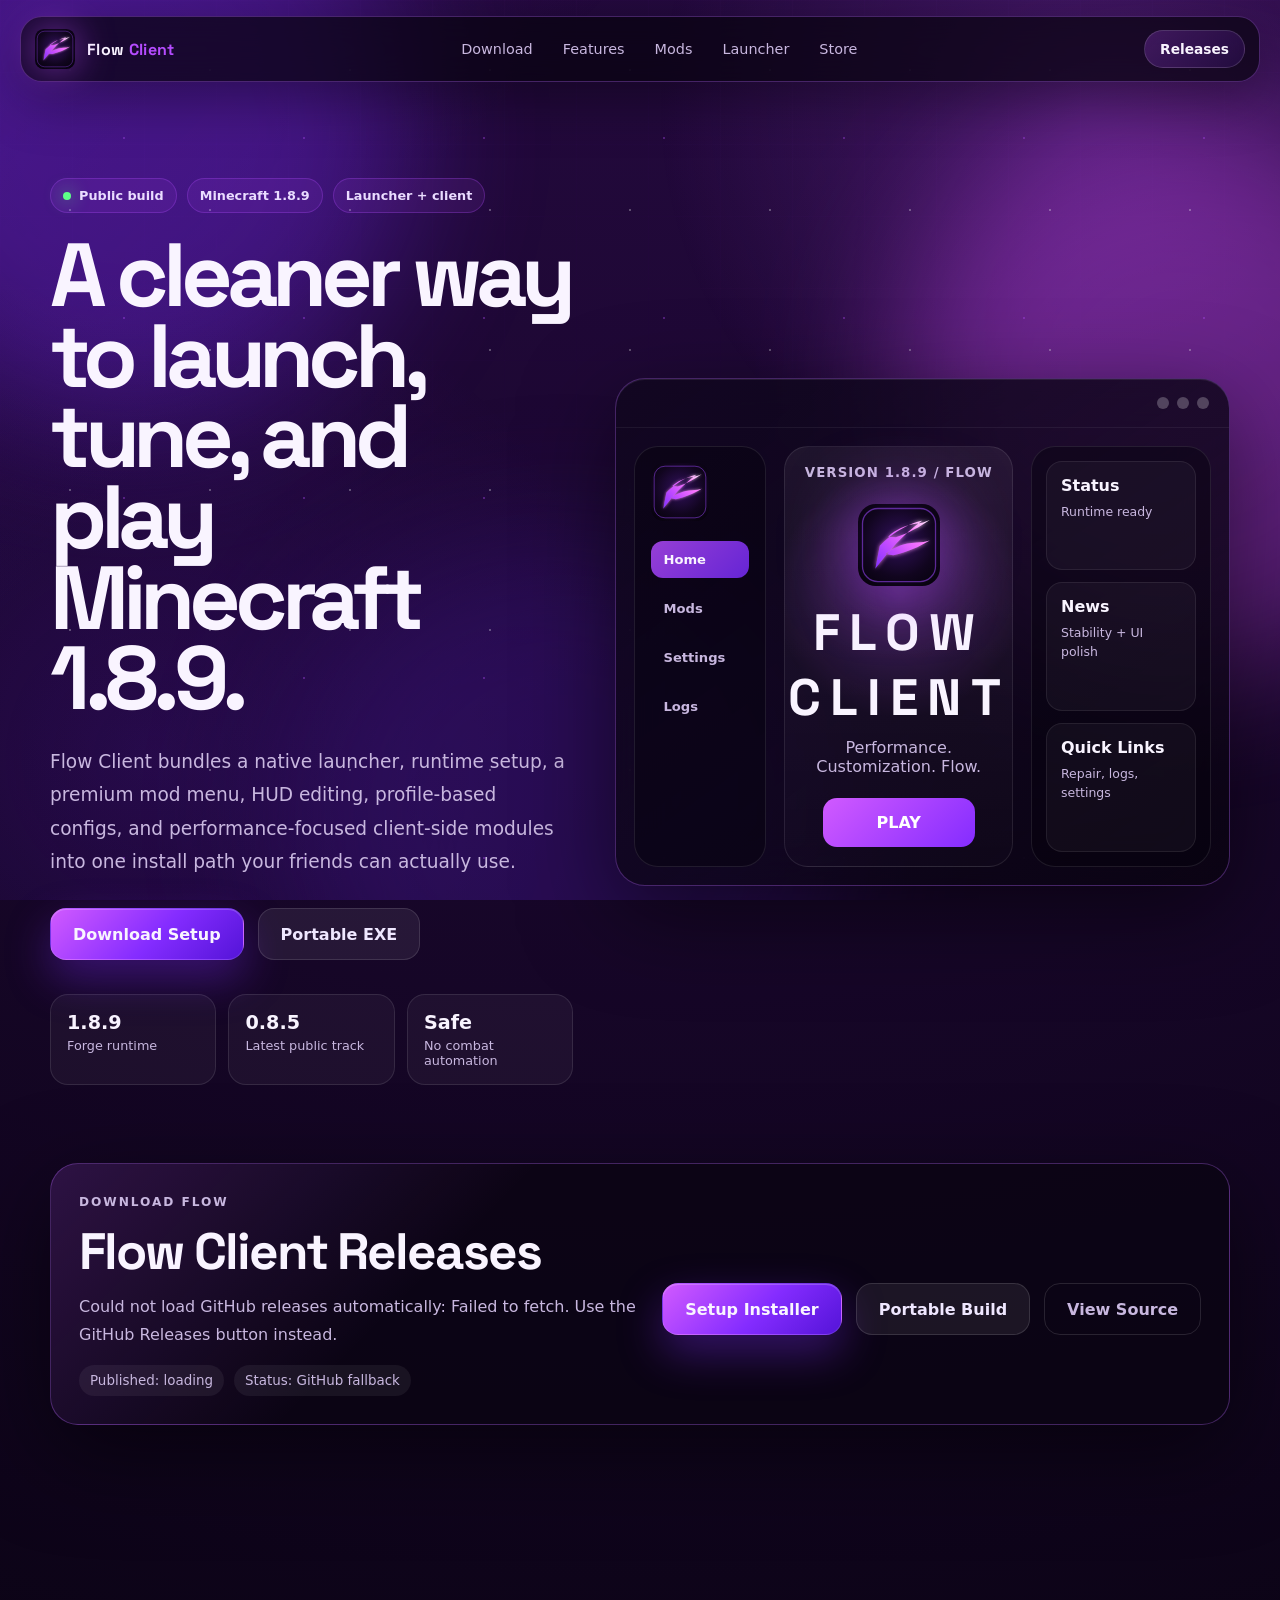
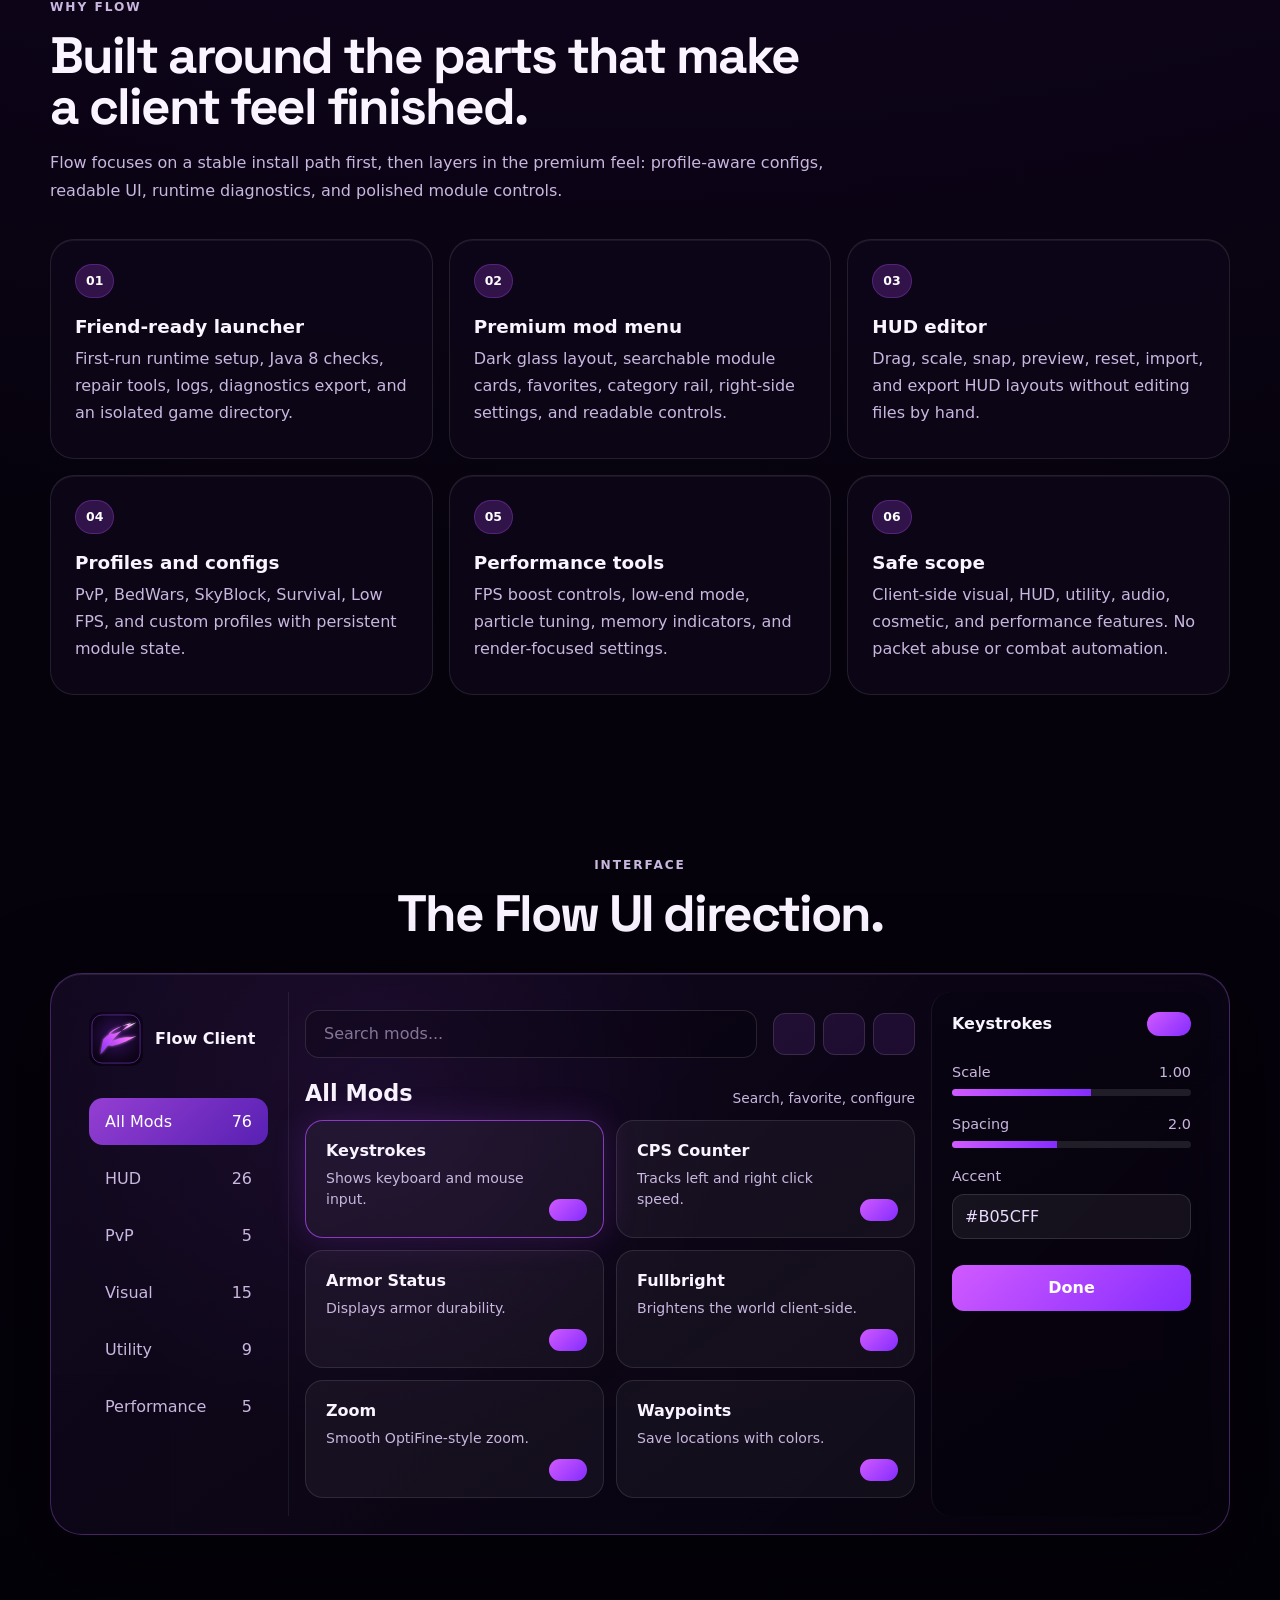
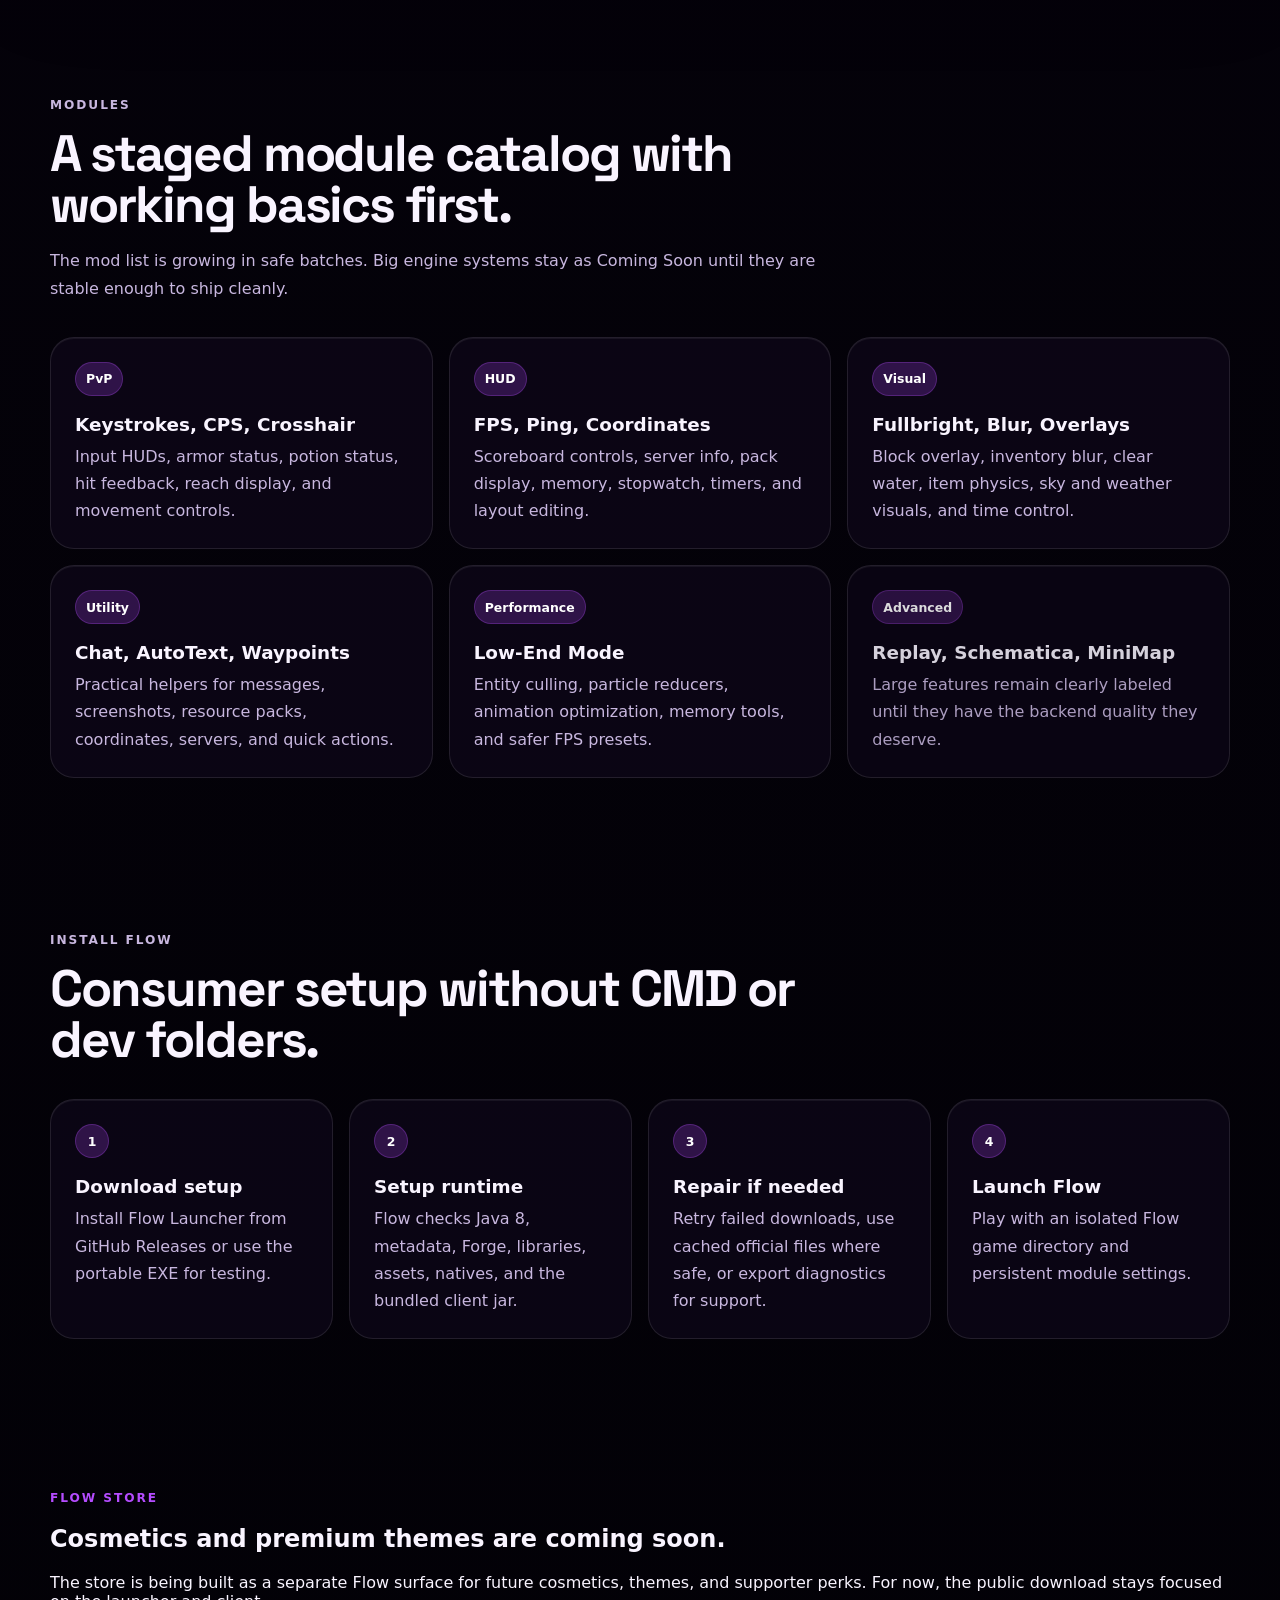
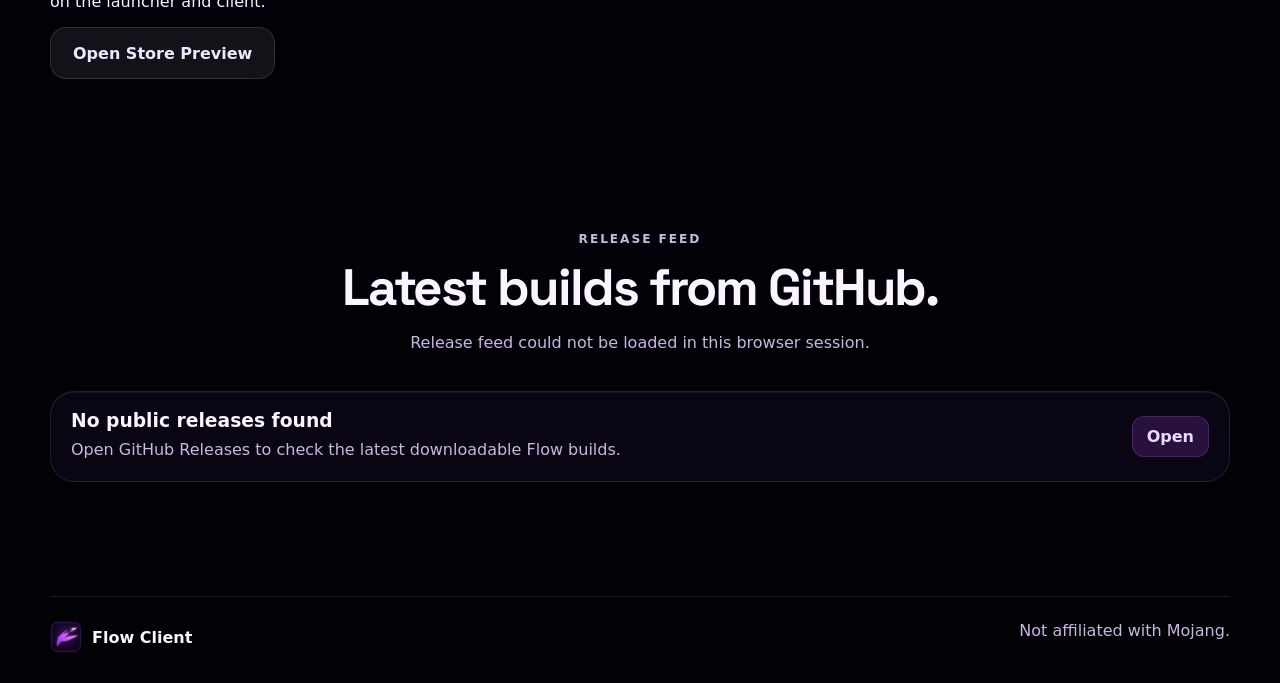
==== commit 6ddd59a3: "Update published website store navigation" ====
--- a/docs/index.html
+++ b/docs/index.html
@@ -3,13 +3,13 @@
   <head>
     <meta charset="UTF-8" />
     <meta name="viewport" content="width=device-width, initial-scale=1.0" />
-    <meta name="theme-color" content="#08030f" />
-    <title>Flow Client | Premium Minecraft 1.8.9 Client</title>
-    <meta name="description" content="Flow Client is a modern Minecraft 1.8.9 client with a native launcher, premium mod menu, HUD customization, performance tuning, and safe quality-of-life modules." />
+    <meta name="theme-color" content="#08020f" />
+    <title>Flow Client | Modern Minecraft 1.8.9 Client</title>
+    <meta name="description" content="Flow Client is a modern Minecraft 1.8.9 client with a polished launcher, premium mod menu, HUD editor, profiles, performance tools, and safe client-side quality-of-life modules." />
     <meta property="og:title" content="Flow Client" />
-    <meta property="og:description" content="A purple, performance-focused Minecraft 1.8.9 client with a native launcher and premium mod UI." />
+    <meta property="og:description" content="A modern purple Minecraft 1.8.9 client with a bundled launcher, runtime setup, premium mod UI, and safe quality-of-life modules." />
     <meta property="og:type" content="website" />
-    <meta property="og:image" content="./flow-logo.png" />
+    <meta property="og:image" content="./flow-logo.svg" />
     <link rel="icon" href="./flow-logo.svg" type="image/svg+xml" />
     <link rel="preconnect" href="https://fonts.googleapis.com" />
     <link rel="preconnect" href="https://fonts.gstatic.com" crossorigin />
@@ -18,183 +18,203 @@
     <script defer src="./script.js"></script>
   </head>
   <body>
-    <div class="site-bg" aria-hidden="true">
-      <div class="aurora aurora-a"></div>
-      <div class="aurora aurora-b"></div>
-      <div class="grid"></div>
-      <div class="stars"></div>
+    <div class="background" aria-hidden="true">
+      <div class="backdrop-grid"></div>
+      <div class="glow glow-one"></div>
+      <div class="glow glow-two"></div>
+      <div class="glow glow-three"></div>
+      <div class="star-field"></div>
     </div>
 
-    <header class="topbar" id="top">
+    <header class="site-header" id="top">
       <a class="brand" href="#top" aria-label="Flow Client home">
         <img src="./flow-logo.svg" alt="" />
-        <span>Flow <strong>Client</strong></span>
+        <span>Flow <b>Client</b></span>
       </a>
-      <nav class="nav" aria-label="Primary navigation">
+      <nav class="desktop-nav" aria-label="Primary navigation">
         <a href="#download">Download</a>
         <a href="#features">Features</a>
         <a href="#mods">Mods</a>
         <a href="#launcher">Launcher</a>
-        <a href="#faq">FAQ</a>
+        <a href="./store.html">Store</a>
       </nav>
-      <a class="nav-cta" href="https://github.com/trxpworks/FlowClient/releases" target="_blank" rel="noreferrer">GitHub Releases</a>
+      <a class="header-button" href="https://github.com/trxpworks/FlowClient/releases" target="_blank" rel="noreferrer">Releases</a>
     </header>
 
     <main>
-      <section class="hero section-shell reveal">
+      <section class="hero shell reveal">
         <div class="hero-copy">
-          <div class="pill-row">
-            <span class="pill pulse-dot">Consumer-ready 1.8.9 build</span>
-            <span class="pill">Launcher + client bundle</span>
-          </div>
-          <h1>Performance. Customization. Flow.</h1>
-          <p class="hero-lead">Flow Client is a modern Minecraft 1.8.9 client built around a smooth native launcher, premium purple UI, profile-based configs, safe quality-of-life mods, and a clean path from download to first launch.</p>
+          <div class="kicker-row">
+            <span class="kicker live">Public build</span>
+            <span class="kicker">Minecraft 1.8.9</span>
+            <span class="kicker">Launcher + client</span>
+          </div>
+          <h1>A cleaner way to launch, tune, and play Minecraft 1.8.9.</h1>
+          <p class="hero-lead">Flow Client bundles a native launcher, runtime setup, a premium mod menu, HUD editing, profile-based configs, and performance-focused client-side modules into one install path your friends can actually use.</p>
           <div class="hero-actions">
-            <a id="heroSetupBtn" class="btn primary" href="https://github.com/trxpworks/FlowClient/releases" target="_blank" rel="noreferrer">Download Setup</a>
-            <a id="heroPortableBtn" class="btn secondary" href="https://github.com/trxpworks/FlowClient/releases" target="_blank" rel="noreferrer">Portable EXE</a>
-          </div>
-          <div class="trust-strip" aria-label="Client highlights">
-            <span>Native runtime setup</span>
-            <span>HUD editor</span>
-            <span>Central keybinds</span>
-            <span>Config import/export</span>
-          </div>
-        </div>
-
-        <div class="hero-art" aria-label="Flow launcher preview">
-          <div class="orb orb-main"></div>
-          <div class="launcher-card glass-card">
-            <div class="launcher-side">
-              <img src="./flow-logo.svg" alt="" />
-              <span class="active-nav">Home</span>
-              <span>Mods</span>
-              <span>Settings</span>
-              <span>Logs</span>
+            <a id="heroSetupBtn" class="button primary" href="https://github.com/trxpworks/FlowClient/releases" target="_blank" rel="noreferrer">Download Setup</a>
+            <a id="heroPortableBtn" class="button secondary" href="https://github.com/trxpworks/FlowClient/releases" target="_blank" rel="noreferrer">Portable EXE</a>
+          </div>
+          <div class="hero-proof" aria-label="Flow Client status highlights">
+            <div><b>1.8.9</b><span>Forge runtime</span></div>
+            <div><b>0.8.5</b><span>Latest public track</span></div>
+            <div><b>Safe</b><span>No combat automation</span></div>
+          </div>
+        </div>
+
+        <div class="hero-visual" aria-label="Flow Client product preview">
+          <div class="launcher-window glass">
+            <div class="window-top">
+              <span></span><span></span><span></span>
             </div>
-            <div class="launcher-stage">
-              <div class="mini-version">1.8.9 / Flow</div>
-              <img class="stage-logo" src="./flow-logo.svg" alt="Flow logo" />
-              <h2>FLOW CLIENT</h2>
-              <p>Performance. Customization. Flow.</p>
-              <button type="button">PLAY</button>
+            <div class="launcher-layout">
+              <aside class="launcher-rail">
+                <img src="./flow-logo.svg" alt="" />
+                <span class="active">Home</span>
+                <span>Mods</span>
+                <span>Settings</span>
+                <span>Logs</span>
+              </aside>
+              <section class="launcher-stage">
+                <small>Version 1.8.9 / Flow</small>
+                <img src="./flow-logo.svg" alt="Flow logo" />
+                <h2>FLOW CLIENT</h2>
+                <p>Performance. Customization. Flow.</p>
+                <button type="button">PLAY</button>
+              </section>
+              <aside class="launcher-cards">
+                <article><b>Status</b><span>Runtime ready</span></article>
+                <article><b>News</b><span>Stability + UI polish</span></article>
+                <article><b>Quick Links</b><span>Repair, logs, settings</span></article>
+              </aside>
             </div>
-            <div class="launcher-panels">
-              <div><strong>Status</strong><span>Runtime ready</span></div>
-              <div><strong>News</strong><span>Stability + Premium UI</span></div>
-              <div><strong>Quick Links</strong><span>Mods / Logs / Repair</span></div>
-            </div>
-          </div>
-        </div>
-      </section>
-
-      <section id="download" class="download-band reveal">
-        <div>
-          <p class="eyebrow">Latest Release</p>
-          <h2 id="latestVersion">Checking GitHub...</h2>
-          <p id="latestSummary">Download buttons automatically point to the newest Flow Client release assets on GitHub.</p>
-        </div>
-        <div class="download-actions">
-          <a id="setupBtn" class="btn primary" href="https://github.com/trxpworks/FlowClient/releases" target="_blank" rel="noreferrer">Setup Installer</a>
-          <a id="portableBtn" class="btn secondary" href="https://github.com/trxpworks/FlowClient/releases" target="_blank" rel="noreferrer">Portable Build</a>
-          <a class="btn ghost" href="https://github.com/trxpworks/FlowClient" target="_blank" rel="noreferrer">Source</a>
-        </div>
-        <div class="release-meta">
-          <span id="releaseDate">Published: -</span>
-          <span id="releaseStatus">Status: loading</span>
-        </div>
-      </section>
-
-      <section class="section-shell split reveal" id="features">
-        <div class="section-heading sticky-heading">
-          <p class="eyebrow">Built Like A Client</p>
-          <h2>Everything needed for a public install flow.</h2>
-          <p>The release download is not just a shell. The launcher package includes the Flow Client mod jar, then downloads Minecraft and Forge libraries and assets from official sources during setup.</p>
-        </div>
-        <div class="feature-stack">
-          <article class="feature-card"><span>01</span><h3>Native Launcher</h3><p>Runtime setup wizard, Java 8 checks, repair tools, diagnostics export, and an isolated Flow game directory.</p></article>
-          <article class="feature-card"><span>02</span><h3>Premium Mod Menu</h3><p>Searchable module cards, category rail, favorites, right-side settings panel, readable glass styling, and responsive layout.</p></article>
-          <article class="feature-card"><span>03</span><h3>Config That Travels</h3><p>Profile-aware settings, module states, HUD layouts, theme choices, and import/export support for sharing setups.</p></article>
-          <article class="feature-card"><span>04</span><h3>Safe Competitive Scope</h3><p>Performance, HUD, visual, audio, cosmetics, and QoL modules without combat automation or packet abuse.</p></article>
-        </div>
-      </section>
-
-      <section id="mods" class="section-shell reveal">
-        <div class="section-heading center">
-          <p class="eyebrow">Module Roadmap</p>
-          <h2>Badlion/Lunar-inspired depth, staged safely.</h2>
-          <p>Flow now has a growing module catalog with complex systems staged as polished Coming Soon cards until they are stable.</p>
-        </div>
-        <div class="mod-grid">
-          <article class="mod-card active"><span>PvP</span><h3>Keystrokes, CPS, Crosshair</h3><p>Input overlays, click tracking, armor and potion displays, hit feedback, reach display, and control modules.</p></article>
-          <article class="mod-card active"><span>HUD</span><h3>FPS, Ping, Coordinates</h3><p>Readable overlays, scoreboard tuning, pack display, server address, memory, stopwatch, and layout editing.</p></article>
-          <article class="mod-card active"><span>Visual</span><h3>Fullbright, Blur, Overlays</h3><p>Motion blur, inventory blur, block overlay, item physics, time and weather visuals, clear water/glass, and glint controls.</p></article>
-          <article class="mod-card active"><span>Utility</span><h3>Waypoints, Chat, AutoText</h3><p>Useful client-side workflows with server-safe defaults, screenshots, resource packs, tooltips, and quick actions.</p></article>
-          <article class="mod-card active"><span>Performance</span><h3>Low-End Mode + FPS Boost</h3><p>Entity and particle reductions, animation optimizer, memory indicators, and practical low-spec presets.</p></article>
-          <article class="mod-card soon"><span>Advanced</span><h3>Replay, Schematica, MiniMap</h3><p>Large systems stay labeled Coming Soon until they can ship without breaking the client experience.</p></article>
-        </div>
-      </section>
-
-      <section class="section-shell preview reveal">
-        <div class="section-heading center"><p class="eyebrow">Client Experience</p><h2>The Flow interface direction.</h2></div>
-        <div class="ui-preview glass-card">
-          <aside>
-            <img src="./flow-logo.svg" alt="" />
-            <strong>Flow Client</strong>
+          </div>
+        </div>
+      </section>
+
+      <section id="download" class="download-panel shell reveal">
+        <div class="download-copy">
+          <p class="eyebrow">Download Flow</p>
+          <h2 id="latestVersion">Checking latest GitHub release...</h2>
+          <p id="latestSummary">The setup installer includes the Flow launcher and bundled Flow Client jar. Minecraft libraries and assets are downloaded from official sources during runtime setup.</p>
+          <div class="release-meta">
+            <span id="releaseDate">Published: loading</span>
+            <span id="releaseStatus">Status: checking assets</span>
+          </div>
+        </div>
+        <div class="download-buttons">
+          <a id="setupBtn" class="button primary" href="https://github.com/trxpworks/FlowClient/releases" target="_blank" rel="noreferrer">Setup Installer</a>
+          <a id="portableBtn" class="button secondary" href="https://github.com/trxpworks/FlowClient/releases" target="_blank" rel="noreferrer">Portable Build</a>
+          <a class="button ghost" href="https://github.com/trxpworks/FlowClient" target="_blank" rel="noreferrer">View Source</a>
+        </div>
+      </section>
+
+      <section id="features" class="section shell reveal">
+        <div class="section-title">
+          <p class="eyebrow">Why Flow</p>
+          <h2>Built around the parts that make a client feel finished.</h2>
+          <p>Flow focuses on a stable install path first, then layers in the premium feel: profile-aware configs, readable UI, runtime diagnostics, and polished module controls.</p>
+        </div>
+        <div class="feature-grid">
+          <article class="feature-card"><span>01</span><h3>Friend-ready launcher</h3><p>First-run runtime setup, Java 8 checks, repair tools, logs, diagnostics export, and an isolated game directory.</p></article>
+          <article class="feature-card"><span>02</span><h3>Premium mod menu</h3><p>Dark glass layout, searchable module cards, favorites, category rail, right-side settings, and readable controls.</p></article>
+          <article class="feature-card"><span>03</span><h3>HUD editor</h3><p>Drag, scale, snap, preview, reset, import, and export HUD layouts without editing files by hand.</p></article>
+          <article class="feature-card"><span>04</span><h3>Profiles and configs</h3><p>PvP, BedWars, SkyBlock, Survival, Low FPS, and custom profiles with persistent module state.</p></article>
+          <article class="feature-card"><span>05</span><h3>Performance tools</h3><p>FPS boost controls, low-end mode, particle tuning, memory indicators, and render-focused settings.</p></article>
+          <article class="feature-card"><span>06</span><h3>Safe scope</h3><p>Client-side visual, HUD, utility, audio, cosmetic, and performance features. No packet abuse or combat automation.</p></article>
+        </div>
+      </section>
+
+      <section class="showcase shell reveal">
+        <div class="section-title compact">
+          <p class="eyebrow">Interface</p>
+          <h2>The Flow UI direction.</h2>
+        </div>
+        <div class="client-preview glass">
+          <aside class="mod-rail">
+            <div class="rail-brand"><img src="./flow-logo.svg" alt="" /><b>Flow Client</b></div>
             <button class="selected">All Mods <span>76</span></button>
             <button>HUD <span>26</span></button>
             <button>PvP <span>5</span></button>
             <button>Visual <span>15</span></button>
             <button>Utility <span>9</span></button>
+            <button>Performance <span>5</span></button>
           </aside>
-          <div class="preview-main">
-            <div class="preview-search">Search mods...</div>
-            <div class="preview-cards">
-              <div><strong>Keystrokes</strong><span>Shows your pressed keys.</span></div>
-              <div><strong>CPS Counter</strong><span>Tracks click speed.</span></div>
-              <div><strong>Armor Status</strong><span>Shows armor durability.</span></div>
-              <div><strong>Fullbright</strong><span>Brightens the world.</span></div>
-              <div><strong>Zoom</strong><span>Smooth camera zoom.</span></div>
-              <div><strong>Waypoints</strong><span>Save useful locations.</span></div>
+          <section class="mod-browser">
+            <div class="mod-toolbar"><span>Search mods...</span><div><i></i><i></i><i></i></div></div>
+            <div class="mod-heading"><h3>All Mods</h3><span>Search, favorite, configure</span></div>
+            <div class="module-grid">
+              <article class="module-card active"><b>Keystrokes</b><p>Shows keyboard and mouse input.</p><span></span></article>
+              <article class="module-card"><b>CPS Counter</b><p>Tracks left and right click speed.</p><span></span></article>
+              <article class="module-card"><b>Armor Status</b><p>Displays armor durability.</p><span></span></article>
+              <article class="module-card"><b>Fullbright</b><p>Brightens the world client-side.</p><span></span></article>
+              <article class="module-card"><b>Zoom</b><p>Smooth OptiFine-style zoom.</p><span></span></article>
+              <article class="module-card"><b>Waypoints</b><p>Save locations with colors.</p><span></span></article>
             </div>
-          </div>
-          <aside class="settings-preview">
-            <strong>Settings</strong>
-            <span>Scale</span><div class="slider"><i style="width: 62%"></i></div>
-            <span>Accent</span><div class="color-pill">#B05CFF</div>
-            <span>Background</span><div class="toggle on"></div>
+          </section>
+          <aside class="settings-card">
+            <div class="settings-head"><b>Keystrokes</b><span class="toggle-on"></span></div>
+            <label>Scale <span>1.00</span></label><div class="range"><i style="width: 58%"></i></div>
+            <label>Spacing <span>2.0</span></label><div class="range"><i style="width: 44%"></i></div>
+            <label>Accent</label><div class="color-chip">#B05CFF</div>
+            <button type="button">Done</button>
           </aside>
         </div>
       </section>
 
-      <section id="launcher" class="section-shell timeline reveal">
-        <div class="section-heading center"><p class="eyebrow">Install Flow</p><h2>From download to game launch.</h2></div>
+      <section id="mods" class="section shell reveal">
+        <div class="section-title">
+          <p class="eyebrow">Modules</p>
+          <h2>A staged module catalog with working basics first.</h2>
+          <p>The mod list is growing in safe batches. Big engine systems stay as Coming Soon until they are stable enough to ship cleanly.</p>
+        </div>
+        <div class="mod-showcase">
+          <article><span>PvP</span><h3>Keystrokes, CPS, Crosshair</h3><p>Input HUDs, armor status, potion status, hit feedback, reach display, and movement controls.</p></article>
+          <article><span>HUD</span><h3>FPS, Ping, Coordinates</h3><p>Scoreboard controls, server info, pack display, memory, stopwatch, timers, and layout editing.</p></article>
+          <article><span>Visual</span><h3>Fullbright, Blur, Overlays</h3><p>Block overlay, inventory blur, clear water, item physics, sky and weather visuals, and time control.</p></article>
+          <article><span>Utility</span><h3>Chat, AutoText, Waypoints</h3><p>Practical helpers for messages, screenshots, resource packs, coordinates, servers, and quick actions.</p></article>
+          <article><span>Performance</span><h3>Low-End Mode</h3><p>Entity culling, particle reducers, animation optimization, memory tools, and safer FPS presets.</p></article>
+          <article class="soon"><span>Advanced</span><h3>Replay, Schematica, MiniMap</h3><p>Large features remain clearly labeled until they have the backend quality they deserve.</p></article>
+        </div>
+      </section>
+
+      <section id="launcher" class="section shell reveal">
+        <div class="section-title">
+          <p class="eyebrow">Install flow</p>
+          <h2>Consumer setup without CMD or dev folders.</h2>
+        </div>
         <div class="steps">
-          <article><span>1</span><h3>Download</h3><p>Choose Setup for normal installs or Portable for a single EXE test copy.</p></article>
-          <article><span>2</span><h3>Setup Runtime</h3><p>The launcher checks Java, downloads official Minecraft/Forge runtime files, and validates assets.</p></article>
-          <article><span>3</span><h3>Repair If Needed</h3><p>If a network request fails, use Repair Runtime or Export Diagnostics to share exact logs.</p></article>
-          <article><span>4</span><h3>Play</h3><p>Launch Flow Client 1.8.9 with the bundled client mod and isolated game directory.</p></article>
-        </div>
-      </section>
-
-      <section class="section-shell release-feed reveal" id="releases">
-        <div class="section-heading center"><p class="eyebrow">Release Feed</p><h2>Latest GitHub releases.</h2><p id="feedHint">Loading release notes...</p></div>
+          <article><span>1</span><h3>Download setup</h3><p>Install Flow Launcher from GitHub Releases or use the portable EXE for testing.</p></article>
+          <article><span>2</span><h3>Setup runtime</h3><p>Flow checks Java 8, metadata, Forge, libraries, assets, natives, and the bundled client jar.</p></article>
+          <article><span>3</span><h3>Repair if needed</h3><p>Retry failed downloads, use cached official files where safe, or export diagnostics for support.</p></article>
+          <article><span>4</span><h3>Launch Flow</h3><p>Play with an isolated Flow game directory and persistent module settings.</p></article>
+        </div>
+      </section>
+
+      <section id="store" class="section shell reveal">
+        <div class="store-callout">
+          <div>
+            <p class="eyebrow">Flow Store</p>
+            <h2>Cosmetics and premium themes are coming soon.</h2>
+            <p>The store is being built as a separate Flow surface for future cosmetics, themes, and supporter perks. For now, the public download stays focused on the launcher and client.</p>
+          </div>
+          <a class="button secondary" href="./store.html">Open Store Preview</a>
+        </div>
+      </section>
+
+      <section class="release-section shell reveal" id="releases">
+        <div class="section-title compact">
+          <p class="eyebrow">Release feed</p>
+          <h2>Latest builds from GitHub.</h2>
+          <p id="feedHint">Loading release notes...</p>
+        </div>
         <div id="releaseList" class="release-list" aria-live="polite"></div>
       </section>
-
-      <section id="faq" class="section-shell faq reveal">
-        <div class="section-heading center"><p class="eyebrow">FAQ</p><h2>Quick answers before installing.</h2></div>
-        <div class="faq-grid">
-          <details open><summary>Does the download include the client?</summary><p>Yes. The Flow launcher package includes the Flow Client mod jar. Minecraft libraries and assets are still downloaded from official Mojang and Forge sources at setup time.</p></details>
-          <details><summary>Is OptiFine included?</summary><p>No. OptiFine is paused for public stability and is not redistributed. The current public path focuses on a stable vanilla Forge runtime first.</p></details>
-          <details><summary>What Minecraft version is supported?</summary><p>Flow is focused on Minecraft 1.8.9 right now. Future versions are roadmap items, not current promises.</p></details>
-          <details><summary>Is Flow affiliated with Mojang, Lunar, or Badlion?</summary><p>No. Flow is an independent client project with original branding inspired by modern client UI patterns.</p></details>
-        </div>
-      </section>
     </main>
 
-    <footer>
+    <footer class="site-footer">
       <div><img src="./flow-logo.svg" alt="" /><span>Flow Client</span></div>
-      <p>Not affiliated with Mojang, Microsoft, Lunar Client, or Badlion Client.</p>
+      <p>Not affiliated with Mojang.</p>
     </footer>
   </body>
-</html>+</html>
--- a/docs/styles.css
+++ b/docs/styles.css
@@ -1,545 +1,518 @@
-﻿:root {
-  --bg: #0a0415;
-  --bg-soft: #120825;
-  --surface: rgba(27, 14, 49, 0.74);
-  --surface-strong: rgba(33, 17, 59, 0.9);
-  --line: rgba(181, 145, 255, 0.25);
-  --text: #f7f1ff;
-  --muted: #c7b5ea;
-  --accent: #9a5fff;
-  --accent-2: #c87bff;
-  --accent-3: #69b4ff;
-  --ok: #42d8a2;
-  --warn: #ffcb71;
-  --bad: #ff7ca9;
-}
-
-* {
-  box-sizing: border-box;
-}
-
-html,
+:root {
+  --bg: #05020b;
+  --panel: rgba(16, 9, 29, 0.78);
+  --line: rgba(185, 104, 255, 0.32);
+  --line-soft: rgba(255, 255, 255, 0.1);
+  --text: #f9f4ff;
+  --muted: #c8b7df;
+  --dim: #867497;
+  --accent: #b54cff;
+  --accent-2: #7a2cff;
+  --green: #5eff88;
+  --shadow: 0 28px 90px rgba(0, 0, 0, 0.5);
+  --radius: 28px;
+  --max: 1180px;
+}
+
+* { box-sizing: border-box; }
+html { scroll-behavior: smooth; }
 body {
   margin: 0;
-  min-height: 100%;
-}
-
-html {
-  scrollbar-color: rgba(194, 155, 255, 0.85) rgba(24, 13, 43, 0.75);
-}
-
-body {
-  font-family: "Manrope", "Segoe UI", sans-serif;
+  min-height: 100vh;
   color: var(--text);
-  background:
-    radial-gradient(1150px 820px at 82% -16%, rgba(160, 102, 255, 0.42), transparent 60%),
-    radial-gradient(900px 650px at -8% 15%, rgba(105, 180, 255, 0.2), transparent 55%),
-    linear-gradient(180deg, var(--bg-soft), var(--bg));
+  background: radial-gradient(circle at 50% -10%, #2b0b4a 0, var(--bg) 46%, #020106 100%);
+  font-family: Sora, system-ui, -apple-system, BlinkMacSystemFont, "Segoe UI", sans-serif;
   overflow-x: hidden;
 }
 
-body::-webkit-scrollbar {
-  width: 12px;
-}
-
-body::-webkit-scrollbar-track {
-  background: rgba(24, 13, 43, 0.72);
-}
-
-body::-webkit-scrollbar-thumb {
-  border-radius: 999px;
-  border: 2px solid rgba(24, 13, 43, 0.9);
-  background: linear-gradient(180deg, rgba(200, 136, 255, 0.95), rgba(134, 89, 240, 0.92));
-}
-
-.bg-grid {
+a { color: inherit; text-decoration: none; }
+button, a { -webkit-tap-highlight-color: transparent; }
+
+.background {
   position: fixed;
   inset: 0;
-  pointer-events: none;
-  z-index: -4;
-  opacity: 0.12;
+  z-index: -2;
+  overflow: hidden;
+  background:
+    linear-gradient(135deg, rgba(105, 32, 178, 0.16), transparent 28%),
+    radial-gradient(circle at 85% 12%, rgba(185, 76, 255, 0.24), transparent 32%),
+    radial-gradient(circle at 12% 84%, rgba(86, 24, 180, 0.24), transparent 36%);
+}
+.backdrop-grid {
+  position: absolute;
+  inset: 0;
+  opacity: 0.24;
   background-image:
-    linear-gradient(rgba(255, 255, 255, 0.06) 1px, transparent 1px),
-    linear-gradient(90deg, rgba(255, 255, 255, 0.06) 1px, transparent 1px);
-  background-size: 26px 26px;
-}
-
-.bg-glow {
-  position: fixed;
+    linear-gradient(rgba(180, 76, 255, 0.08) 1px, transparent 1px),
+    linear-gradient(90deg, rgba(180, 76, 255, 0.08) 1px, transparent 1px);
+  background-size: 72px 72px;
+  mask-image: linear-gradient(to bottom, #000, transparent 82%);
+}
+.star-field {
+  position: absolute;
+  inset: 0;
+  opacity: 0.56;
+  background-image:
+    radial-gradient(circle, rgba(255, 255, 255, 0.5) 0 1px, transparent 1.5px),
+    radial-gradient(circle, rgba(181, 76, 255, 0.6) 0 1px, transparent 1.5px);
+  background-position: 0 0, 34px 48px;
+  background-size: 140px 140px, 180px 180px;
+}
+.glow {
+  position: absolute;
+  width: 44vw;
+  height: 44vw;
+  min-width: 420px;
+  min-height: 420px;
   border-radius: 999px;
-  filter: blur(60px);
-  pointer-events: none;
-  z-index: -3;
-}
-
-.glow-one {
-  width: 390px;
-  height: 390px;
-  right: -120px;
-  top: -140px;
-  background: rgba(172, 109, 255, 0.8);
-}
-
-.glow-two {
-  width: 320px;
-  height: 320px;
-  left: -110px;
-  top: 330px;
-  background: rgba(102, 175, 255, 0.55);
-}
-
+  filter: blur(70px);
+  opacity: 0.36;
+}
+.glow-one { top: -16%; left: -12%; background: #7c2cff; }
+.glow-two { top: 12%; right: -14%; background: #d34cff; }
+.glow-three { bottom: -22%; left: 22%; background: #3a147c; opacity: 0.46; }
+
+.shell {
+  width: min(var(--max), calc(100% - 40px));
+  margin: 0 auto;
+}
 .site-header {
   position: sticky;
-  top: 0;
-  z-index: 10;
-  max-width: 1180px;
+  top: 16px;
+  z-index: 20;
+  width: min(1240px, calc(100% - 32px));
   margin: 16px auto 0;
-  padding: 12px 16px;
+  display: flex;
+  align-items: center;
+  justify-content: space-between;
+  gap: 22px;
+  padding: 12px 14px;
   border: 1px solid var(--line);
+  border-radius: 22px;
+  background: rgba(7, 3, 14, 0.72);
+  box-shadow: 0 16px 54px rgba(0, 0, 0, 0.36);
+  backdrop-filter: blur(22px);
+}
+.brand {
+  display: inline-flex;
+  align-items: center;
+  gap: 12px;
+  font-family: "Space Grotesk", Sora, sans-serif;
+  font-size: 1rem;
+  font-weight: 700;
+  letter-spacing: 0.02em;
+  min-width: max-content;
+}
+.brand img { width: 40px; height: 40px; filter: drop-shadow(0 0 18px rgba(190, 76, 255, 0.55)); }
+.brand b { color: var(--accent); }
+.desktop-nav {
+  display: flex;
+  align-items: center;
+  justify-content: center;
+  gap: 6px;
+  color: var(--muted);
+  font-size: 0.9rem;
+}
+.desktop-nav a {
+  padding: 10px 12px;
+  border-radius: 999px;
+  transition: 160ms ease;
+}
+.desktop-nav a:hover { color: var(--text); background: rgba(181, 76, 255, 0.12); }
+.header-button {
+  padding: 10px 15px;
+  border: 1px solid rgba(255,255,255,0.14);
+  border-radius: 999px;
+  background: linear-gradient(135deg, rgba(181, 76, 255, 0.26), rgba(122, 44, 255, 0.12));
+  color: var(--text);
+  font-weight: 700;
+  font-size: 0.86rem;
+}
+
+.hero {
+  min-height: calc(100vh - 100px);
+  display: grid;
+  grid-template-columns: minmax(0, 0.92fr) minmax(420px, 1.08fr);
+  gap: 42px;
+  align-items: center;
+  padding: 96px 0 70px;
+}
+.kicker-row { display: flex; flex-wrap: wrap; gap: 10px; margin-bottom: 22px; }
+.kicker {
+  display: inline-flex;
+  align-items: center;
+  gap: 8px;
+  padding: 9px 12px;
+  color: #eadcff;
+  border: 1px solid rgba(181, 76, 255, 0.28);
+  border-radius: 999px;
+  background: rgba(181, 76, 255, 0.1);
+  font-size: 0.8rem;
+  font-weight: 700;
+}
+.kicker.live::before {
+  content: "";
+  width: 8px;
+  height: 8px;
+  border-radius: 999px;
+  background: var(--green);
+  box-shadow: 0 0 18px rgba(94, 255, 136, 0.9);
+}
+h1 {
+  max-width: 760px;
+  margin: 0;
+  font-family: "Space Grotesk", Sora, sans-serif;
+  font-size: clamp(3rem, 7vw, 6.8rem);
+  line-height: 0.9;
+  letter-spacing: -0.07em;
+}
+.hero-lead {
+  max-width: 660px;
+  margin: 26px 0 0;
+  color: var(--muted);
+  font-size: clamp(1rem, 1.7vw, 1.16rem);
+  line-height: 1.8;
+}
+.hero-actions, .download-buttons {
+  display: flex;
+  flex-wrap: wrap;
+  gap: 14px;
+  margin-top: 30px;
+}
+.button {
+  position: relative;
+  display: inline-flex;
+  align-items: center;
+  justify-content: center;
+  min-height: 52px;
+  padding: 0 22px;
+  border-radius: 16px;
+  font-weight: 800;
+  border: 1px solid rgba(255, 255, 255, 0.12);
+  overflow: hidden;
+  transition: transform 160ms ease, border-color 160ms ease, box-shadow 160ms ease;
+}
+.button:hover { transform: translateY(-2px); border-color: rgba(255,255,255,0.25); }
+.button.primary {
+  background: linear-gradient(135deg, #d15aff, #842cff 55%, #5414d8);
+  box-shadow: 0 18px 44px rgba(128, 44, 255, 0.36), inset 0 1px rgba(255,255,255,0.2);
+}
+.button.secondary { background: rgba(255,255,255,0.07); color: #efe7ff; }
+.button.ghost { background: transparent; color: var(--muted); }
+.hero-proof {
+  display: grid;
+  grid-template-columns: repeat(3, minmax(0, 1fr));
+  gap: 12px;
+  max-width: 640px;
+  margin-top: 34px;
+}
+.hero-proof div {
+  padding: 16px;
+  border: 1px solid var(--line-soft);
+  border-radius: 18px;
+  background: rgba(255,255,255,0.045);
+}
+.hero-proof b { display: block; font-size: 1.2rem; }
+.hero-proof span { display: block; margin-top: 4px; color: var(--muted); font-size: 0.8rem; }
+
+.hero-visual { position: relative; min-height: 540px; }
+.glass {
+  border: 1px solid var(--line);
+  background: linear-gradient(145deg, rgba(17, 7, 32, 0.9), rgba(7, 3, 13, 0.72));
+  box-shadow: var(--shadow), inset 0 1px rgba(255,255,255,0.08);
+  backdrop-filter: blur(24px);
+}
+.launcher-window {
+  position: absolute;
+  inset: 16px 0 16px 0;
+  border-radius: 30px;
+  overflow: hidden;
+}
+.window-top {
+  display: flex;
+  justify-content: flex-end;
+  gap: 8px;
+  padding: 18px 20px;
+  border-bottom: 1px solid rgba(255,255,255,0.06);
+}
+.window-top span { width: 12px; height: 12px; border-radius: 999px; background: rgba(255,255,255,0.24); }
+.launcher-layout {
+  display: grid;
+  grid-template-columns: 132px minmax(0, 1fr) 180px;
+  gap: 18px;
+  height: calc(100% - 49px);
+  padding: 18px;
+}
+.launcher-rail, .launcher-cards, .launcher-stage {
+  border: 1px solid rgba(255,255,255,0.09);
+  border-radius: 24px;
+  background: rgba(7, 3, 14, 0.42);
+}
+.launcher-rail {
+  display: flex;
+  flex-direction: column;
+  gap: 12px;
+  padding: 16px;
+}
+.launcher-rail img { width: 58px; height: 58px; margin-bottom: 8px; }
+.launcher-rail span { padding: 11px 12px; border-radius: 12px; color: var(--muted); font-size: 0.82rem; font-weight: 700; }
+.launcher-rail .active { color: var(--text); background: linear-gradient(135deg, rgba(181,76,255,0.82), rgba(122,44,255,0.82)); }
+.launcher-stage {
+  display: flex;
+  flex-direction: column;
+  align-items: center;
+  justify-content: center;
+  text-align: center;
+  min-width: 0;
+  background:
+    radial-gradient(circle at 50% 35%, rgba(181,76,255,0.28), transparent 42%),
+    linear-gradient(180deg, rgba(255,255,255,0.06), rgba(255,255,255,0.015));
+}
+.launcher-stage small { color: var(--muted); font-weight: 700; text-transform: uppercase; letter-spacing: 0.08em; }
+.launcher-stage img { width: min(170px, 36%); margin: 24px 0 14px; filter: drop-shadow(0 0 34px rgba(181,76,255,0.65)); }
+.launcher-stage h2 { margin: 0; font-family: "Space Grotesk"; font-size: clamp(1.8rem, 4vw, 3.4rem); letter-spacing: 0.18em; }
+.launcher-stage p { margin: 8px 0 22px; color: var(--muted); }
+.launcher-stage button {
+  border: 0;
+  color: white;
+  padding: 15px 54px;
   border-radius: 14px;
-  background: rgba(15, 8, 31, 0.74);
-  backdrop-filter: blur(16px) saturate(145%);
-  display: flex;
-  align-items: center;
-  justify-content: space-between;
-  gap: 14px;
-}
-
-.brand {
-  text-decoration: none;
-  color: var(--text);
-  display: inline-flex;
-  align-items: center;
-  gap: 10px;
-  font-family: "Space Grotesk", "Manrope", sans-serif;
-  font-weight: 700;
-}
-
-.brand-badge {
-  width: 32px;
-  height: 32px;
-  display: block;
-  object-fit: cover;
-  border-radius: 9px;
-  border: 1px solid rgba(231, 217, 255, 0.45);
-  background: rgba(130, 86, 213, 0.35);
-  box-shadow: 0 0 18px rgba(161, 98, 255, 0.38);
-}
-
-nav {
-  display: flex;
-  gap: 18px;
-}
-
-nav a {
-  text-decoration: none;
-  color: var(--muted);
-  font-size: 14px;
-  font-weight: 700;
-}
-
-nav a:hover {
-  color: #efe4ff;
-}
-
-.header-link {
-  text-decoration: none;
-  color: #ffffff;
-  font-size: 13px;
+  background: linear-gradient(135deg, #d15aff, #842cff);
+  font: inherit;
   font-weight: 800;
-  border-radius: 10px;
-  padding: 9px 12px;
-  border: 1px solid rgba(255, 255, 255, 0.3);
-  background: linear-gradient(140deg, var(--accent), var(--accent-2));
-}
-
-main {
-  max-width: 1180px;
-  margin: 18px auto 0;
-  padding: 0 10px 38px;
-}
-
-.hero {
+}
+.launcher-cards { display: grid; gap: 12px; padding: 14px; }
+.launcher-cards article { padding: 14px; border: 1px solid rgba(255,255,255,0.08); border-radius: 16px; background: rgba(255,255,255,0.04); }
+.launcher-cards b { display: block; margin-bottom: 6px; }
+.launcher-cards span { color: var(--muted); font-size: 0.78rem; }
+
+.download-panel {
   display: grid;
-  grid-template-columns: 1.1fr 0.9fr;
-  gap: 12px;
-}
-
-.hero-copy,
-.hero-panel,
-.section,
-.card,
-.download-hint,
-.release-item {
+  grid-template-columns: minmax(0, 1fr) auto;
+  align-items: center;
+  gap: 26px;
+  margin: 8px auto 96px;
+  padding: 28px;
   border: 1px solid var(--line);
-  border-radius: 18px;
-  background: var(--surface);
-  backdrop-filter: blur(16px) saturate(150%);
-}
-
-.hero-copy {
-  padding: 30px;
-}
-
+  border-radius: var(--radius);
+  background:
+    linear-gradient(135deg, rgba(181,76,255,0.2), transparent 34%),
+    rgba(11, 5, 20, 0.84);
+  box-shadow: var(--shadow);
+}
 .eyebrow {
-  margin: 0;
-  color: #c49dff;
+  margin: 0 0 12px;
+  color: var(--accent);
   text-transform: uppercase;
   letter-spacing: 0.16em;
-  font-size: 11px;
+  font-size: 0.76rem;
   font-weight: 800;
 }
-
-h1,
-h2,
-h3 {
-  margin: 8px 0 0;
-  font-family: "Space Grotesk", "Manrope", sans-serif;
-  letter-spacing: -0.03em;
-}
-
-h1 {
-  font-size: clamp(38px, 6vw, 72px);
-  line-height: 0.98;
-}
-
-h2 {
-  font-size: clamp(24px, 3.4vw, 38px);
-}
-
-h3 {
-  font-size: clamp(18px, 2vw, 24px);
-}
-
-.lead,
-.section-head p,
-.card p,
-.download-copy p,
-.download-hint p,
-.release-item p,
-.hero-panel > p {
-  margin: 12px 0 0;
+.download-panel h2, .section-title h2 {
+  margin: 0;
+  font-family: "Space Grotesk";
+  font-size: clamp(2rem, 4vw, 3.7rem);
+  line-height: 1;
+  letter-spacing: -0.04em;
+}
+.download-panel p, .section-title p { color: var(--muted); line-height: 1.75; }
+.release-meta { display: flex; flex-wrap: wrap; gap: 10px; margin-top: 16px; color: var(--muted); font-size: 0.84rem; }
+.release-meta span { padding: 8px 11px; border-radius: 999px; background: rgba(255,255,255,0.06); }
+
+.section { padding: 76px 0; }
+.section-title { max-width: 780px; margin-bottom: 34px; }
+.section-title.compact { text-align: center; margin-inline: auto; }
+.feature-grid, .mod-showcase, .steps, .faq-grid {
+  display: grid;
+  grid-template-columns: repeat(3, minmax(0, 1fr));
+  gap: 16px;
+}
+.feature-card, .mod-showcase article, .steps article, .faq-grid details, .release-item {
+  border: 1px solid var(--line-soft);
+  border-radius: 24px;
+  background: rgba(14, 8, 26, 0.72);
+  box-shadow: inset 0 1px rgba(255,255,255,0.06);
+}
+.feature-card { padding: 24px; min-height: 220px; }
+.feature-card span, .mod-showcase span, .steps span {
+  display: inline-flex;
+  align-items: center;
+  justify-content: center;
+  min-width: 34px;
+  height: 34px;
+  padding: 0 10px;
+  border-radius: 999px;
+  color: white;
+  background: rgba(181,76,255,0.22);
+  border: 1px solid rgba(181,76,255,0.28);
+  font-weight: 800;
+  font-size: 0.78rem;
+}
+.feature-card h3, .mod-showcase h3, .steps h3 { margin: 18px 0 8px; font-size: 1.15rem; }
+.feature-card p, .mod-showcase p, .steps p, .faq-grid p { margin: 0; color: var(--muted); line-height: 1.7; }
+
+.showcase { padding: 84px 0; }
+.client-preview {
+  display: grid;
+  grid-template-columns: 220px minmax(0, 1fr) 280px;
+  gap: 16px;
+  min-height: 560px;
+  padding: 18px;
+  border-radius: 32px;
+  overflow: hidden;
+  position: relative;
+}
+.client-preview::before {
+  content: "";
+  position: absolute;
+  inset: 0;
+  opacity: 0.32;
+  background:
+    radial-gradient(circle at 28% 22%, rgba(181,76,255,0.24), transparent 36%),
+    linear-gradient(135deg, rgba(255,255,255,0.05), transparent);
+  pointer-events: none;
+}
+.mod-rail, .mod-browser, .settings-card { position: relative; z-index: 1; }
+.mod-rail {
+  display: flex;
+  flex-direction: column;
+  gap: 10px;
+  padding: 20px;
+  border-right: 1px solid rgba(255,255,255,0.07);
+}
+.rail-brand { display: flex; align-items: center; gap: 12px; margin-bottom: 22px; }
+.rail-brand img { width: 54px; height: 54px; }
+.mod-rail button {
+  display: flex;
+  justify-content: space-between;
+  border: 0;
+  border-radius: 14px;
+  padding: 14px 16px;
   color: var(--muted);
-  line-height: 1.62;
-  font-size: 15px;
-}
-
-.hero-actions {
-  margin-top: 20px;
-  display: flex;
-  flex-wrap: wrap;
-  gap: 10px;
-}
-
-.btn {
-  text-decoration: none;
-  font-size: 14px;
-  font-weight: 800;
-  padding: 10px 15px;
-  border-radius: 11px;
-  border: 1px solid transparent;
-  transition: transform 140ms ease, box-shadow 140ms ease, border-color 140ms ease;
-}
-
-.btn:hover {
-  transform: translateY(-2px);
-}
-
-.btn-primary {
-  color: #ffffff;
-  background: linear-gradient(140deg, var(--accent), var(--accent-2));
-  border-color: rgba(255, 255, 255, 0.25);
-  box-shadow: 0 10px 20px rgba(141, 83, 245, 0.35);
-}
-
-.btn-secondary {
-  color: #f3eaff;
-  border-color: rgba(192, 159, 255, 0.38);
-  background: rgba(36, 19, 65, 0.8);
-}
-
-.btn-disabled,
-.btn[aria-disabled="true"] {
-  color: #c3b6dc;
-  border-color: rgba(168, 145, 214, 0.25);
-  background: rgba(37, 24, 62, 0.65);
-  box-shadow: none;
-  cursor: not-allowed;
-  pointer-events: none;
-  transform: none;
-}
-
-.hero-chips {
-  margin-top: 16px;
-  display: flex;
-  flex-wrap: wrap;
-  gap: 8px;
-}
-
-.hero-chips span {
-  border-radius: 999px;
-  padding: 6px 10px;
-  border: 1px solid rgba(193, 159, 255, 0.35);
-  color: #e8d9ff;
-  font-size: 12px;
-  background: rgba(36, 20, 66, 0.78);
-}
-
-.hero-panel {
-  padding: 22px;
-  background: var(--surface-strong);
-}
-
-.hero-panel h2 {
-  margin-top: 0;
-}
-
-.status-grid {
-  margin-top: 14px;
-  display: grid;
-  grid-template-columns: repeat(2, minmax(0, 1fr));
-  gap: 10px;
-}
-
-.status-grid > div {
-  border-radius: 12px;
-  border: 1px solid rgba(188, 154, 255, 0.25);
-  background: rgba(35, 20, 62, 0.74);
-  padding: 10px;
-}
-
-.status-grid span {
-  display: block;
-  font-size: 11px;
-  color: #c9b8ec;
-}
-
-.status-grid strong {
-  display: block;
-  margin-top: 4px;
-  font-size: 15px;
-}
-
-.status-pill {
-  width: fit-content;
-  border-radius: 999px;
-  padding: 4px 10px;
-  border: 1px solid transparent;
-}
-
-.status-loading {
-  color: #d8c2ff;
-  border-color: rgba(193, 163, 255, 0.45);
-  background: rgba(62, 35, 114, 0.6);
-}
-
-.status-good {
-  color: #a7ffd7;
-  border-color: rgba(110, 228, 185, 0.45);
-  background: rgba(31, 94, 68, 0.58);
-}
-
-.status-empty {
-  color: #ffe1a5;
-  border-color: rgba(255, 207, 125, 0.45);
-  background: rgba(109, 68, 24, 0.55);
-}
-
-.status-error {
-  color: #ffc0d8;
-  border-color: rgba(255, 129, 181, 0.45);
-  background: rgba(106, 34, 65, 0.58);
-}
-
-.section {
-  margin-top: 12px;
-  padding: 24px;
-}
-
-.card-grid {
-  margin-top: 14px;
-  display: grid;
-  gap: 10px;
-}
-
-.cols-3 {
-  grid-template-columns: repeat(3, minmax(0, 1fr));
-}
-
-.cols-4 {
-  grid-template-columns: repeat(4, minmax(0, 1fr));
-}
-
-.card {
-  padding: 16px;
-}
-
-.card h3 {
-  margin-top: 0;
-}
-
-.card.compact p {
-  font-size: 14px;
-}
-
-.download-layout {
-  display: grid;
-  grid-template-columns: 1.1fr 0.9fr;
-  gap: 12px;
-}
-
-.download-hint {
-  padding: 16px;
-}
-
-.download-hint h3 {
-  margin-top: 0;
-}
-
-.release-list {
-  margin-top: 12px;
-  display: grid;
-  grid-template-columns: repeat(2, minmax(0, 1fr));
-  gap: 10px;
-}
-
-.release-item {
-  padding: 14px;
-}
-
-.release-item h3 {
-  margin-top: 0;
-  font-size: 21px;
-}
-
-.release-item .meta {
-  margin-top: 8px;
-  color: #c8b3ec;
-  font-size: 12px;
-}
-
-.release-links {
-  margin-top: 10px;
-  display: flex;
-  flex-wrap: wrap;
-  gap: 8px;
-}
-
-.mini-link {
-  text-decoration: none;
-  color: #f5ecff;
-  font-size: 12px;
-  font-weight: 700;
-  border-radius: 999px;
-  border: 1px solid rgba(198, 168, 255, 0.35);
-  padding: 6px 9px;
-  background: rgba(38, 22, 68, 0.8);
-}
-
-.mini-link:hover {
-  border-color: rgba(220, 194, 255, 0.56);
-}
-
-.release-item.skeleton .line {
-  height: 10px;
-  border-radius: 999px;
-  background: linear-gradient(90deg, rgba(130, 99, 186, 0.3), rgba(201, 171, 255, 0.52), rgba(130, 99, 186, 0.3));
-  background-size: 220% 100%;
-  animation: shimmer 1.2s linear infinite;
-}
-
-.release-item.skeleton .line + .line {
-  margin-top: 10px;
-}
-
-.release-item.skeleton .line.short {
-  width: 60%;
-}
-
-@keyframes shimmer {
-  from {
-    background-position: 220% 0;
+  background: transparent;
+  font: inherit;
+  text-align: left;
+}
+.mod-rail button.selected { color: white; background: linear-gradient(135deg, rgba(181,76,255,0.8), rgba(122,44,255,0.65)); }
+.mod-browser { padding: 18px 0; min-width: 0; }
+.mod-toolbar { display: flex; justify-content: space-between; align-items: center; gap: 16px; margin: 0 0 22px; }
+.mod-toolbar span { flex: 1; min-height: 48px; display: flex; align-items: center; padding: 0 18px; border: 1px solid rgba(255,255,255,0.12); border-radius: 14px; color: var(--dim); background: rgba(0,0,0,0.18); }
+.mod-toolbar div { display: flex; gap: 8px; }
+.mod-toolbar i { width: 42px; height: 42px; border: 1px solid rgba(255,255,255,0.12); border-radius: 12px; background: rgba(181,76,255,0.12); }
+.mod-heading { display: flex; justify-content: space-between; align-items: end; margin-bottom: 14px; }
+.mod-heading h3 { margin: 0; font-size: 1.4rem; }
+.mod-heading span { color: var(--muted); font-size: 0.86rem; }
+.module-grid { display: grid; grid-template-columns: repeat(2, minmax(0, 1fr)); gap: 12px; }
+.module-card {
+  position: relative;
+  min-height: 118px;
+  padding: 20px 54px 18px 20px;
+  border: 1px solid rgba(255,255,255,0.1);
+  border-radius: 18px;
+  background: rgba(255,255,255,0.045);
+}
+.module-card.active { border-color: rgba(181,76,255,0.7); box-shadow: 0 0 34px rgba(181,76,255,0.18); }
+.module-card b { display: block; margin-bottom: 8px; }
+.module-card p { color: var(--muted); margin: 0; line-height: 1.5; font-size: 0.88rem; }
+.module-card span { position: absolute; right: 16px; bottom: 16px; width: 38px; height: 22px; border-radius: 999px; background: linear-gradient(135deg, #d15aff, #842cff); }
+.settings-card {
+  padding: 20px;
+  border-left: 1px solid rgba(255,255,255,0.07);
+  background: rgba(0,0,0,0.12);
+  border-radius: 20px;
+}
+.settings-head { display: flex; justify-content: space-between; align-items: center; margin-bottom: 28px; }
+.toggle-on { width: 44px; height: 24px; border-radius: 999px; background: linear-gradient(135deg, #d15aff, #842cff); }
+.settings-card label { display: flex; justify-content: space-between; color: var(--muted); margin: 20px 0 9px; font-size: 0.9rem; }
+.range { height: 7px; border-radius: 999px; background: rgba(255,255,255,0.1); overflow: hidden; }
+.range i { display: block; height: 100%; background: linear-gradient(90deg, #d15aff, #842cff); }
+.color-chip { margin-top: 10px; padding: 12px; border: 1px solid rgba(255,255,255,0.12); border-radius: 12px; color: #eadcff; background: rgba(255,255,255,0.06); }
+.settings-card button { width: 100%; margin-top: 26px; min-height: 46px; border: 0; border-radius: 12px; color: white; background: linear-gradient(135deg, #d15aff, #842cff); font: inherit; font-weight: 800; }
+
+.mod-showcase article, .steps article { padding: 24px; }
+.mod-showcase article.soon { border-color: rgba(255,255,255,0.12); opacity: 0.86; }
+.steps { grid-template-columns: repeat(4, minmax(0, 1fr)); }
+.release-section { padding: 74px 0; }
+.release-list { display: grid; gap: 12px; }
+.release-item { display: flex; align-items: center; justify-content: space-between; gap: 20px; padding: 18px 20px; }
+.release-item h3 { margin: 0 0 6px; }
+.release-item p { margin: 0; color: var(--muted); line-height: 1.6; }
+.release-item a { min-width: max-content; padding: 10px 14px; border-radius: 12px; background: rgba(181,76,255,0.18); border: 1px solid rgba(181,76,255,0.25); color: #eadcff; font-weight: 800; }
+.faq-grid { grid-template-columns: repeat(2, minmax(0, 1fr)); }
+.faq-grid details { padding: 20px; }
+.faq-grid summary { cursor: pointer; font-weight: 800; }
+.faq-grid p { margin-top: 12px; }
+.site-footer {
+  width: min(var(--max), calc(100% - 40px));
+  margin: 40px auto 30px;
+  padding: 24px 0 0;
+  border-top: 1px solid rgba(255,255,255,0.1);
+  display: flex;
+  justify-content: space-between;
+  gap: 20px;
+  color: var(--muted);
+}
+.site-footer div { display: flex; align-items: center; gap: 10px; color: var(--text); font-weight: 800; }
+.site-footer img { width: 32px; height: 32px; }
+.site-footer p { margin: 0; }
+
+.reveal { opacity: 0; transform: translateY(18px); transition: opacity 520ms ease, transform 520ms ease; }
+.reveal.revealed { opacity: 1; transform: none; }
+
+@media (max-width: 1100px) {
+  .desktop-nav { display: none; }
+  .hero { grid-template-columns: 1fr; min-height: auto; padding-top: 70px; }
+  .hero-visual { min-height: 520px; }
+  .download-panel { grid-template-columns: 1fr; }
+  .feature-grid, .mod-showcase { grid-template-columns: repeat(2, minmax(0, 1fr)); }
+  .client-preview { grid-template-columns: 190px minmax(0, 1fr); }
+  .settings-card { grid-column: 1 / -1; border-left: 0; border-top: 1px solid rgba(255,255,255,0.07); }
+  .steps { grid-template-columns: repeat(2, minmax(0, 1fr)); }
+}
+
+@media (max-width: 760px) {
+  body { overflow-x: hidden; }
+  .shell { width: calc(100vw - 24px); max-width: calc(100vw - 24px); }
+  .site-header { top: 10px; width: calc(100% - 20px); }
+  .header-button { display: none; }
+  .brand span { font-size: 0.9rem; }
+  .hero { padding: 54px 0 46px; gap: 28px; }
+  .kicker-row { gap: 8px; }
+  .kicker { max-width: 100%; padding: 8px 10px; font-size: 0.74rem; white-space: normal; }
+  h1 {
+    max-width: 100%;
+    font-size: clamp(2.15rem, 9.8vw, 2.7rem);
+    line-height: 1.02;
+    letter-spacing: -0.045em;
+    overflow-wrap: break-word;
   }
-  to {
-    background-position: -220% 0;
+  .hero-lead {
+    max-width: 100%;
+    font-size: 0.98rem;
+    overflow-wrap: break-word;
   }
-}
-
-.site-footer {
-  max-width: 1180px;
-  margin: 0 auto 24px;
-  padding: 0 12px;
-  display: flex;
-  gap: 10px;
-  justify-content: space-between;
-  color: #a996cf;
-  font-size: 13px;
-}
-
-.reveal {
-  opacity: 0;
-  transform: translateY(14px) scale(0.988);
-  transition: opacity 480ms ease, transform 480ms ease;
-}
-
-.reveal.revealed {
-  opacity: 1;
-  transform: translateY(0) scale(1);
-}
-
-@media (max-width: 1080px) {
-  .hero,
-  .download-layout {
-    grid-template-columns: 1fr;
-  }
-
-  .cols-4 {
-    grid-template-columns: repeat(2, minmax(0, 1fr));
-  }
-}
-
-@media (max-width: 940px) {
-  .cols-3,
-  .release-list,
-  .status-grid {
-    grid-template-columns: 1fr;
-  }
-
-  .site-header {
-    position: static;
-    margin-top: 10px;
-  }
-}
-
-@media (max-width: 740px) {
-  nav,
-  .header-link {
-    display: none;
-  }
-
-  .hero-copy,
-  .hero-panel,
-  .section,
-  .download-hint,
-  .release-item {
-    padding: 16px;
-  }
-
-  .cols-4 {
-    grid-template-columns: 1fr;
-  }
-
-  .site-footer {
-    flex-direction: column;
-    gap: 3px;
-  }
+  .hero-proof { grid-template-columns: 1fr; }
+  .hero-visual { min-height: auto; }
+  .launcher-window { position: relative; inset: auto; }
+  .launcher-layout { grid-template-columns: 1fr; height: auto; }
+  .launcher-rail, .launcher-cards { display: none; }
+  .launcher-stage { min-height: 380px; }
+  .download-panel { margin-bottom: 46px; padding: 20px; }
+  .download-buttons, .hero-actions { flex-direction: column; }
+  .button { width: 100%; max-width: 100%; }
+  .feature-grid, .mod-showcase, .steps, .faq-grid { grid-template-columns: 1fr; }
+  .client-preview { grid-template-columns: 1fr; padding: 12px; }
+  .mod-rail { border-right: 0; border-bottom: 1px solid rgba(255,255,255,0.08); }
+  .module-grid { grid-template-columns: 1fr; }
+  .release-item { flex-direction: column; align-items: flex-start; }
+  .site-footer { flex-direction: column; }
+}
+
+@media (max-width: 520px) {
+  .shell { width: calc(100vw - 24px); max-width: 366px; }
+  .site-header { width: min(calc(100vw - 20px), 370px); }
 }
 
 @media (prefers-reduced-motion: reduce) {
-  .reveal,
-  .btn,
-  .release-item.skeleton .line {
-    transition: none;
-    animation: none;
-  }
-}
+  *, *::before, *::after { scroll-behavior: auto !important; transition: none !important; animation: none !important; }
+}
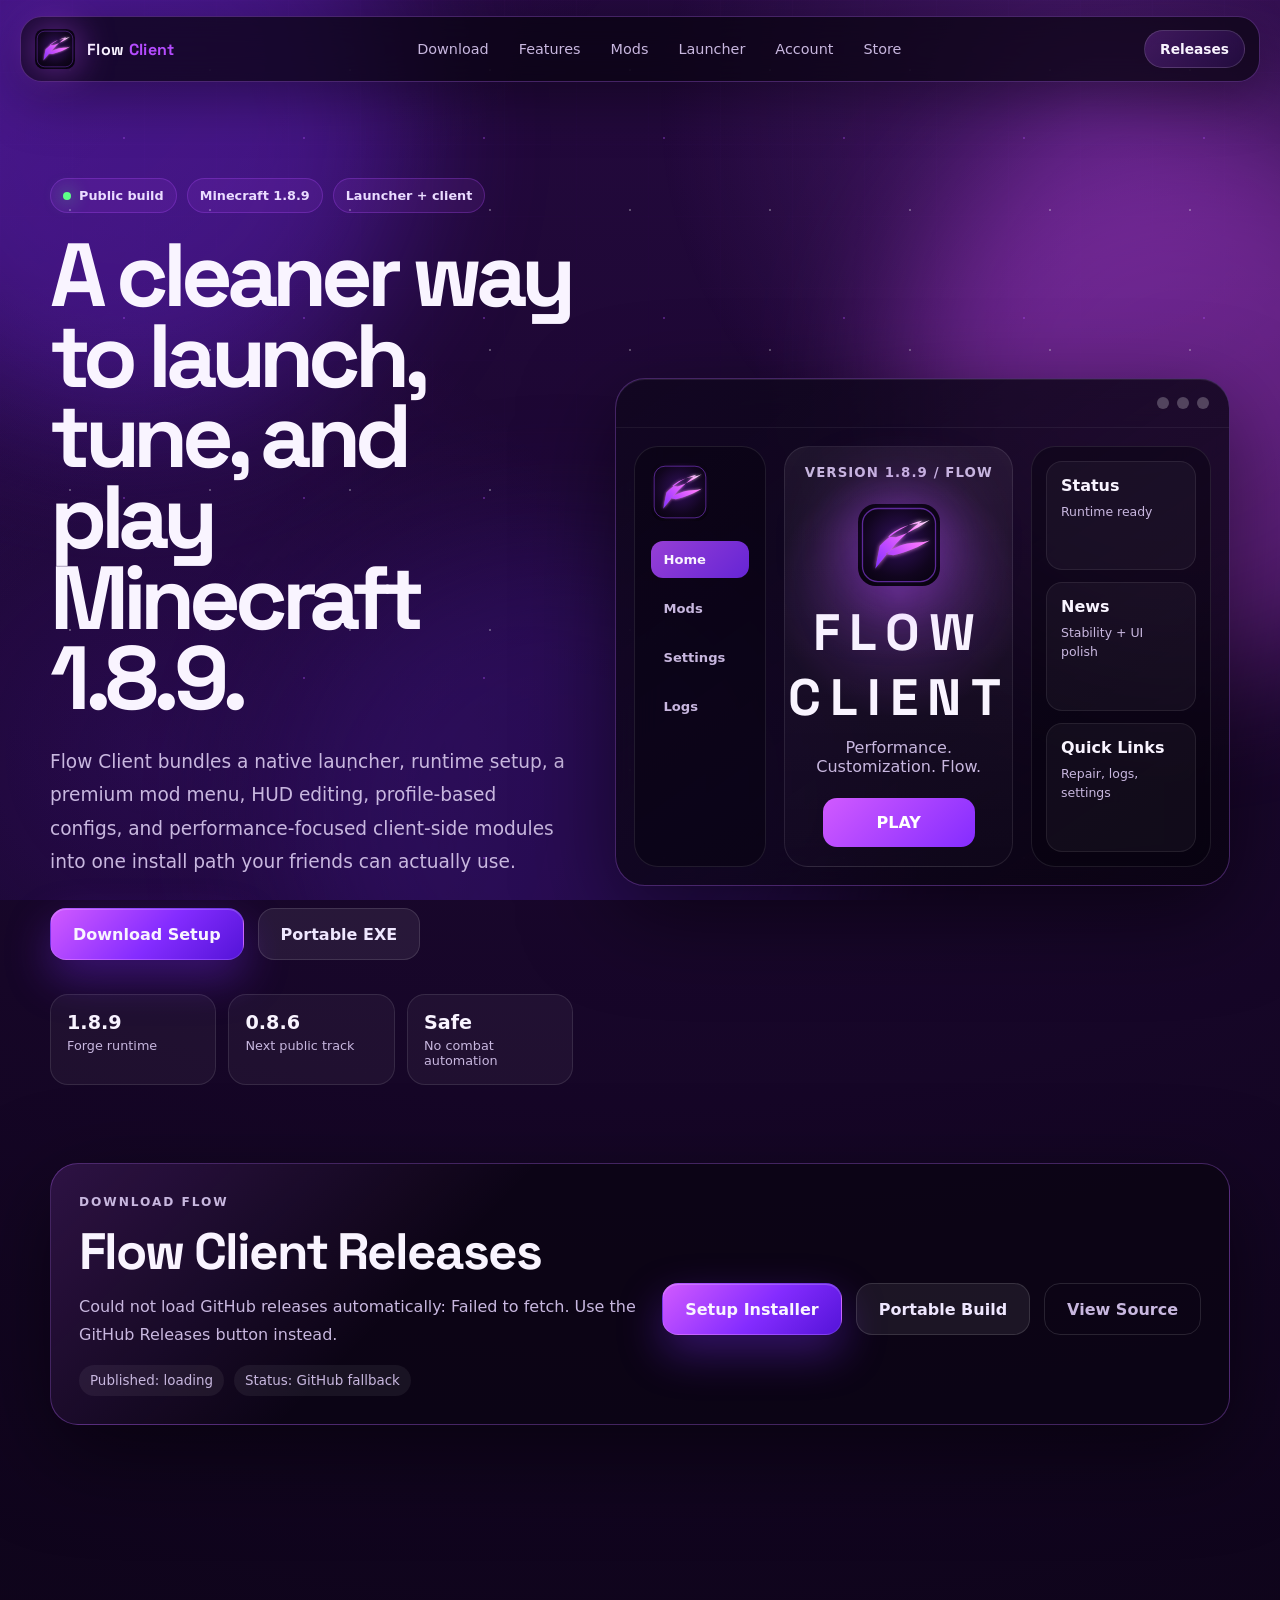
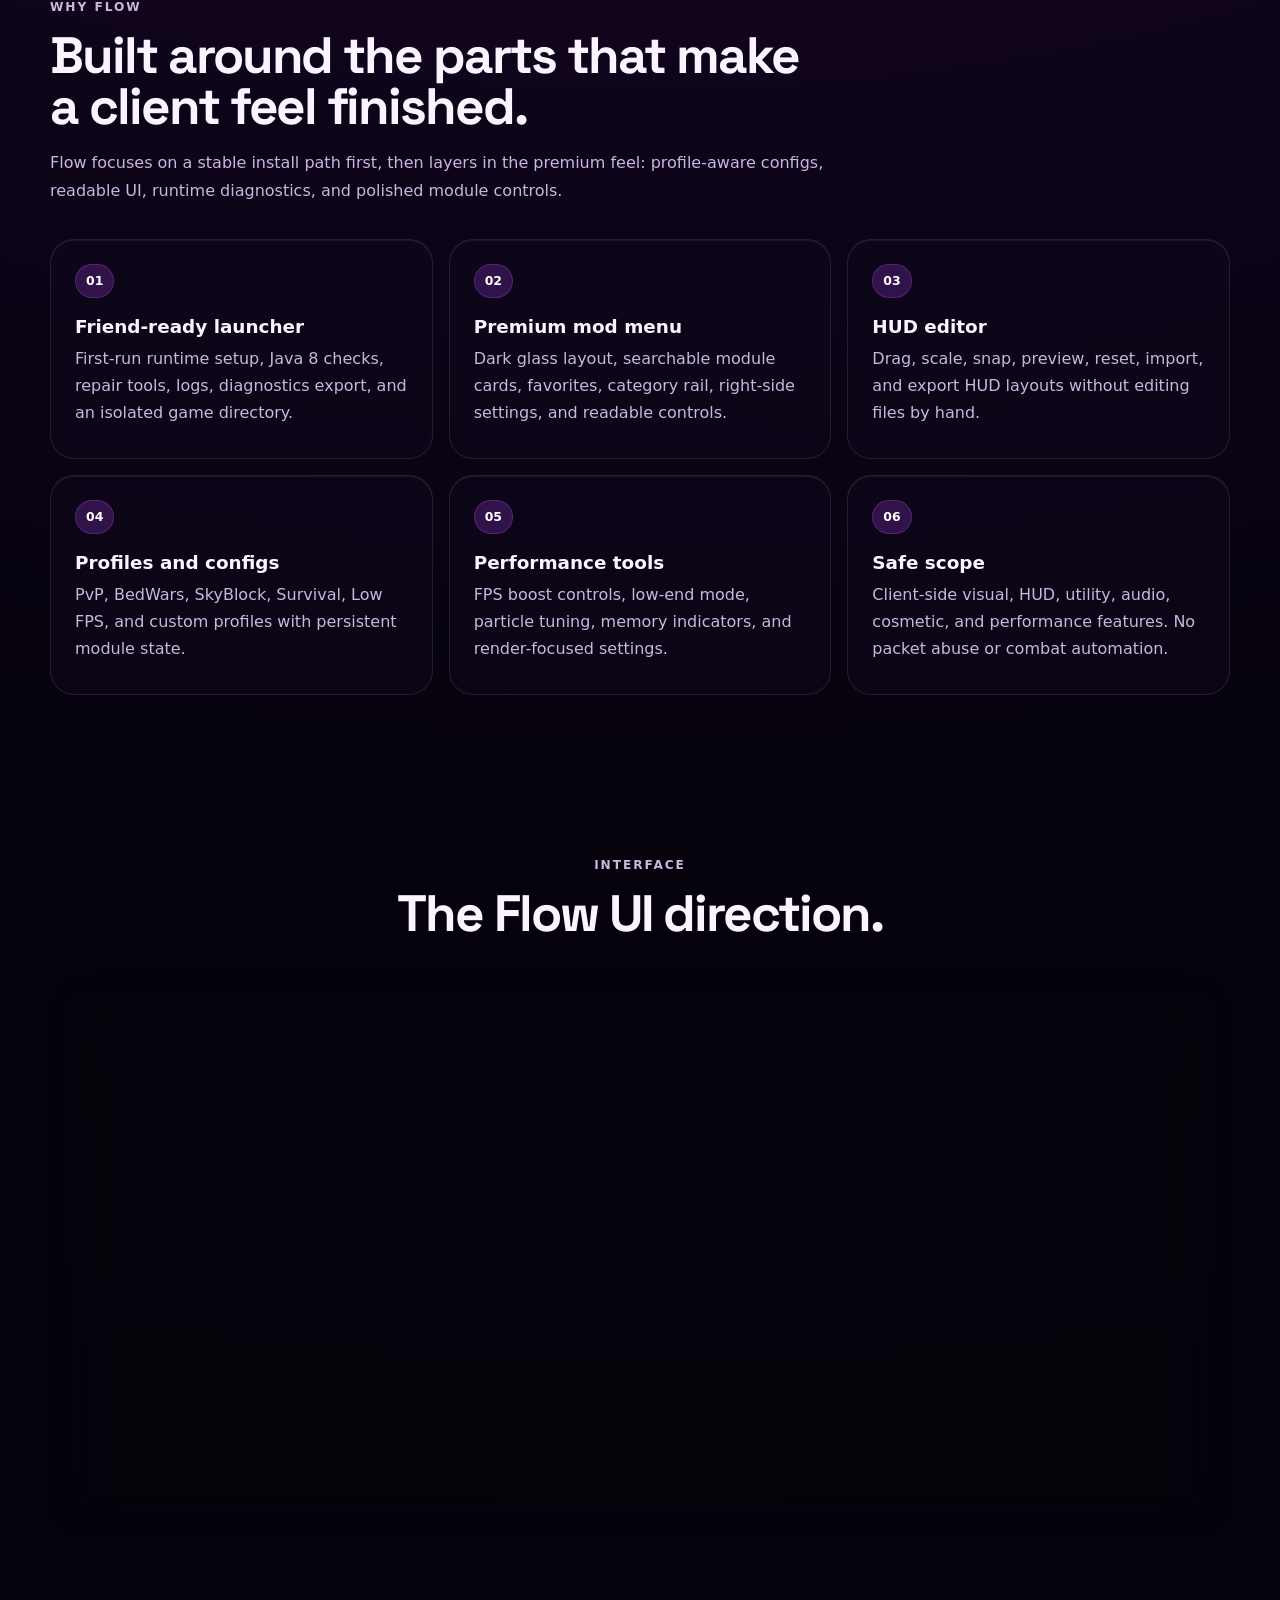
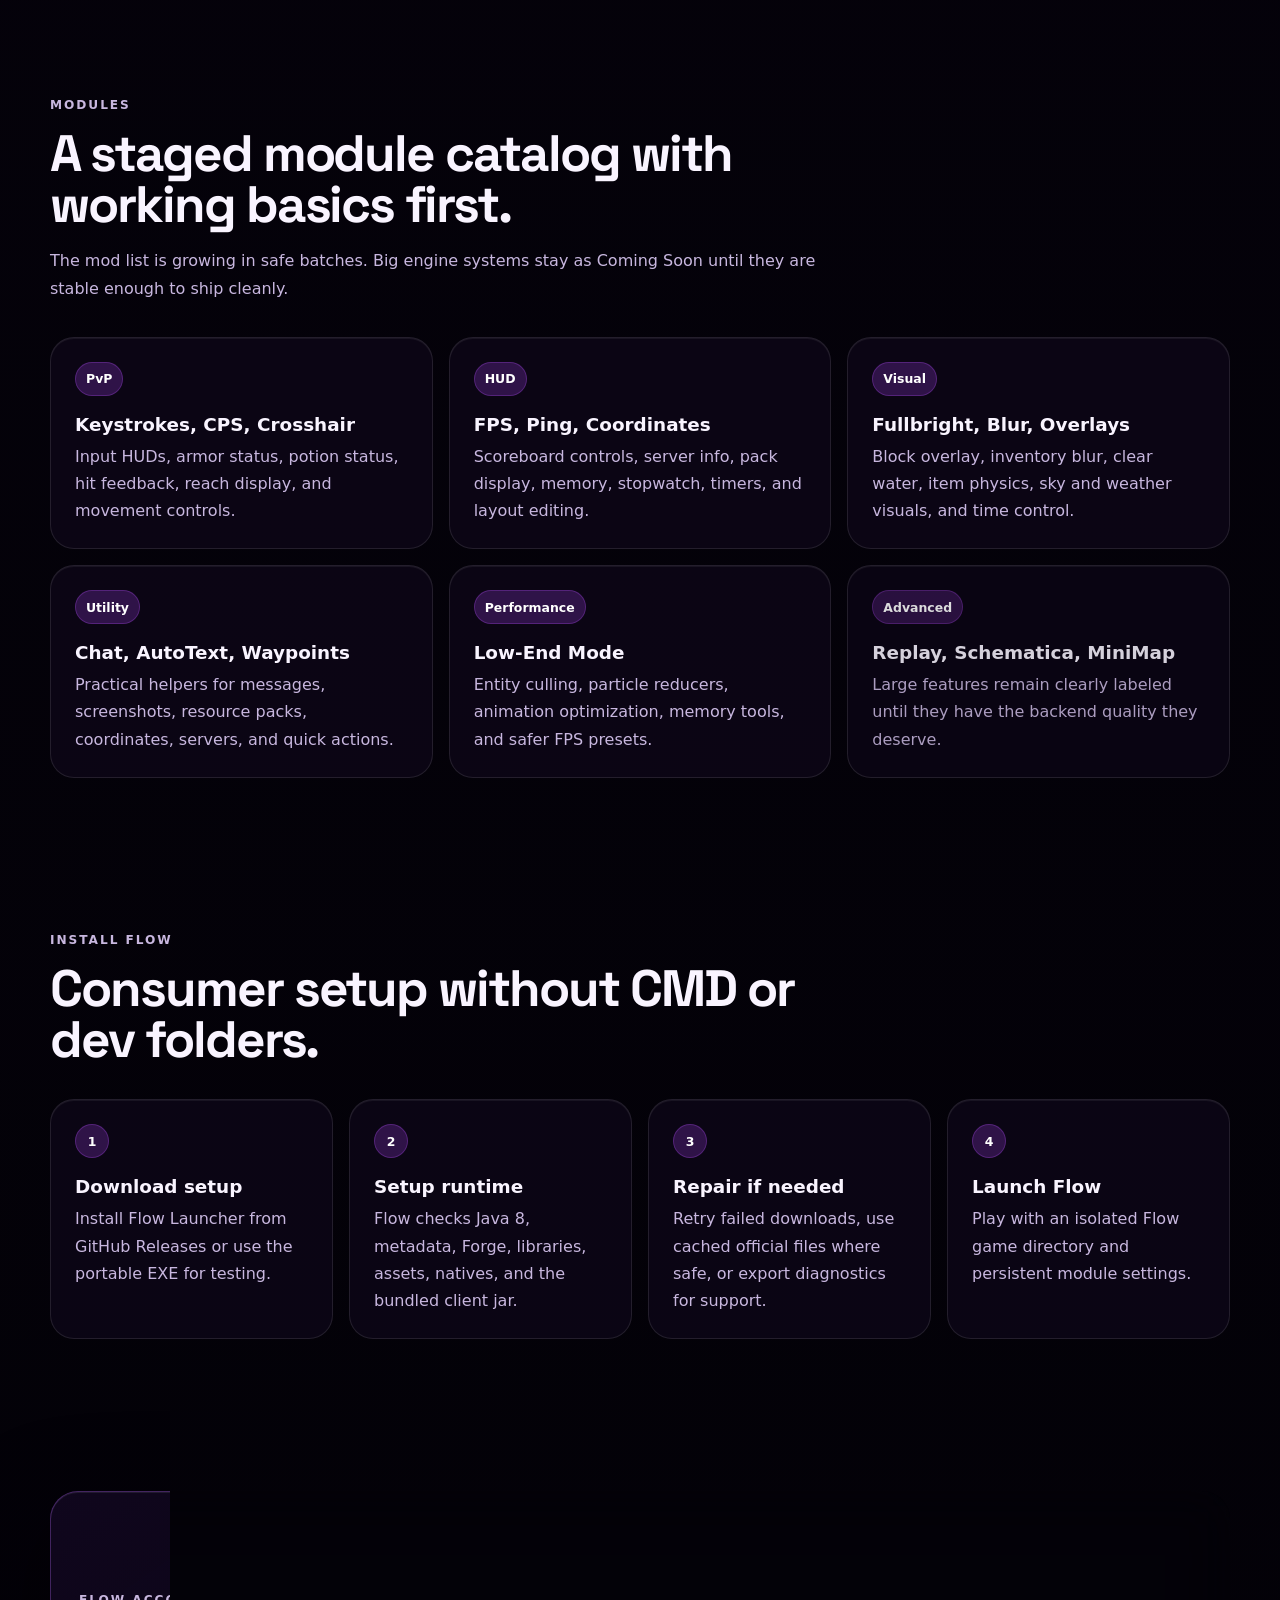
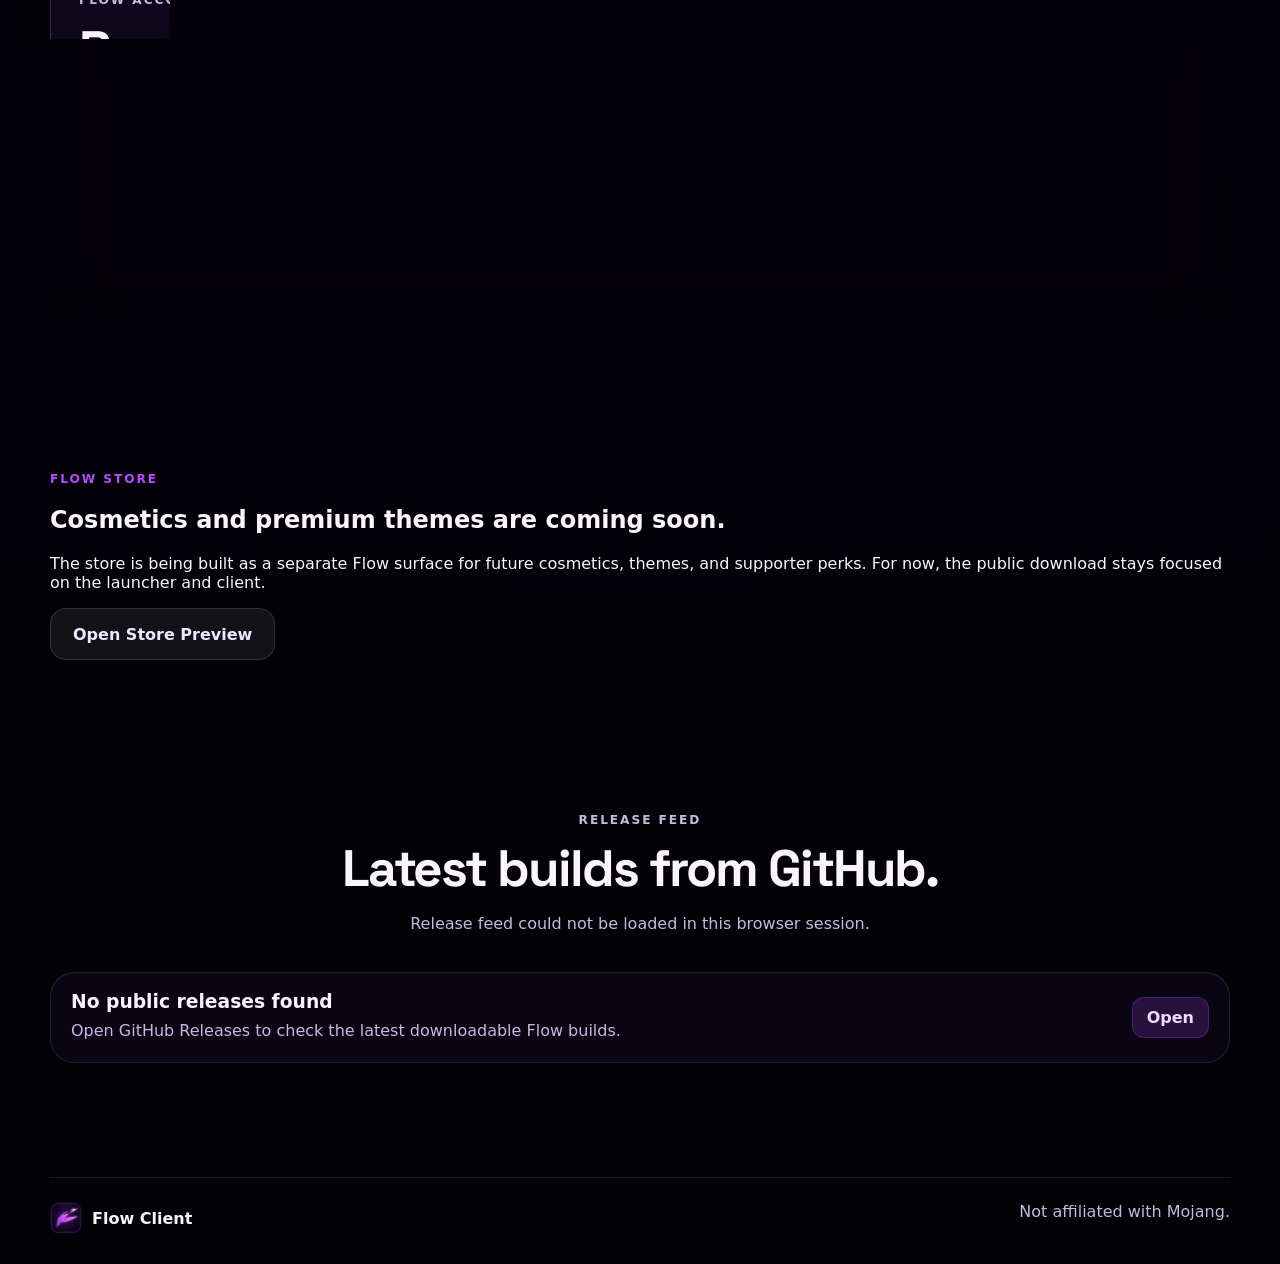
==== commit 3578bcc0: "Add Flow account preview to published website" ====
--- a/docs/index.html
+++ b/docs/index.html
@@ -16,6 +16,10 @@
     <link href="https://fonts.googleapis.com/css2?family=Sora:wght@400;500;600;700;800&family=Space+Grotesk:wght@600;700&display=swap" rel="stylesheet" />
     <link rel="stylesheet" href="./styles.css" />
     <script defer src="./script.js"></script>
+    <style>
+      .account-panel{display:grid;grid-template-columns:minmax(0,1fr) 420px;gap:24px;align-items:stretch;padding:28px;border-radius:var(--radius)}
+      .account-copy{display:flex;flex-direction:column;justify-content:center;min-width:0}.account-copy h2{margin:0;font-family:"Space Grotesk";font-size:clamp(2rem,4vw,3.7rem);line-height:1;letter-spacing:-.04em}.account-copy p{color:var(--muted);line-height:1.75}.account-status{width:fit-content;max-width:100%;margin-top:18px;padding:11px 13px;border:1px solid rgba(94,255,136,.18);border-radius:999px;color:#d9ffe2;background:rgba(94,255,136,.08);font-size:.88rem;overflow-wrap:anywhere}.account-card{display:grid;gap:14px;padding:20px;border:1px solid rgba(255,255,255,.1);border-radius:22px;background:rgba(5,2,11,.46)}.account-card label{display:grid;gap:8px;color:var(--text);font-size:.88rem;font-weight:700}.account-card label span{color:var(--dim);font-weight:600}.account-card input{width:100%;min-height:48px;padding:0 14px;border:1px solid rgba(255,255,255,.14);border-radius:14px;color:var(--text);background:rgba(255,255,255,.055);font:inherit;outline:none}.account-card input:focus{border-color:rgba(181,76,255,.72);box-shadow:0 0 0 3px rgba(181,76,255,.16)}.account-actions{display:grid;grid-template-columns:1fr .62fr;gap:12px;margin-top:4px}.account-actions .button{width:100%;border:0;cursor:pointer;font:inherit}.account-note{margin:0;color:var(--muted);font-size:.82rem;line-height:1.6}@media(max-width:1100px){.account-panel{grid-template-columns:1fr}}@media(max-width:760px){.account-actions{grid-template-columns:1fr}}
+    </style>
   </head>
   <body>
     <div class="background" aria-hidden="true">
@@ -36,6 +40,7 @@
         <a href="#features">Features</a>
         <a href="#mods">Mods</a>
         <a href="#launcher">Launcher</a>
+        <a href="#account">Account</a>
         <a href="./store.html">Store</a>
       </nav>
       <a class="header-button" href="https://github.com/trxpworks/FlowClient/releases" target="_blank" rel="noreferrer">Releases</a>
@@ -57,164 +62,52 @@
           </div>
           <div class="hero-proof" aria-label="Flow Client status highlights">
             <div><b>1.8.9</b><span>Forge runtime</span></div>
-            <div><b>0.8.5</b><span>Latest public track</span></div>
+            <div><b>0.8.6</b><span>Next public track</span></div>
             <div><b>Safe</b><span>No combat automation</span></div>
           </div>
         </div>
 
         <div class="hero-visual" aria-label="Flow Client product preview">
           <div class="launcher-window glass">
-            <div class="window-top">
-              <span></span><span></span><span></span>
-            </div>
+            <div class="window-top"><span></span><span></span><span></span></div>
             <div class="launcher-layout">
-              <aside class="launcher-rail">
-                <img src="./flow-logo.svg" alt="" />
-                <span class="active">Home</span>
-                <span>Mods</span>
-                <span>Settings</span>
-                <span>Logs</span>
-              </aside>
-              <section class="launcher-stage">
-                <small>Version 1.8.9 / Flow</small>
-                <img src="./flow-logo.svg" alt="Flow logo" />
-                <h2>FLOW CLIENT</h2>
-                <p>Performance. Customization. Flow.</p>
-                <button type="button">PLAY</button>
-              </section>
-              <aside class="launcher-cards">
-                <article><b>Status</b><span>Runtime ready</span></article>
-                <article><b>News</b><span>Stability + UI polish</span></article>
-                <article><b>Quick Links</b><span>Repair, logs, settings</span></article>
-              </aside>
+              <aside class="launcher-rail"><img src="./flow-logo.svg" alt="" /><span class="active">Home</span><span>Mods</span><span>Settings</span><span>Logs</span></aside>
+              <section class="launcher-stage"><small>Version 1.8.9 / Flow</small><img src="./flow-logo.svg" alt="Flow logo" /><h2>FLOW CLIENT</h2><p>Performance. Customization. Flow.</p><button type="button">PLAY</button></section>
+              <aside class="launcher-cards"><article><b>Status</b><span>Runtime ready</span></article><article><b>News</b><span>Stability + UI polish</span></article><article><b>Quick Links</b><span>Repair, logs, settings</span></article></aside>
             </div>
           </div>
         </div>
       </section>
 
       <section id="download" class="download-panel shell reveal">
-        <div class="download-copy">
-          <p class="eyebrow">Download Flow</p>
-          <h2 id="latestVersion">Checking latest GitHub release...</h2>
-          <p id="latestSummary">The setup installer includes the Flow launcher and bundled Flow Client jar. Minecraft libraries and assets are downloaded from official sources during runtime setup.</p>
-          <div class="release-meta">
-            <span id="releaseDate">Published: loading</span>
-            <span id="releaseStatus">Status: checking assets</span>
-          </div>
-        </div>
-        <div class="download-buttons">
-          <a id="setupBtn" class="button primary" href="https://github.com/trxpworks/FlowClient/releases" target="_blank" rel="noreferrer">Setup Installer</a>
-          <a id="portableBtn" class="button secondary" href="https://github.com/trxpworks/FlowClient/releases" target="_blank" rel="noreferrer">Portable Build</a>
-          <a class="button ghost" href="https://github.com/trxpworks/FlowClient" target="_blank" rel="noreferrer">View Source</a>
-        </div>
+        <div class="download-copy"><p class="eyebrow">Download Flow</p><h2 id="latestVersion">Checking latest GitHub release...</h2><p id="latestSummary">The setup installer includes the Flow launcher and bundled Flow Client jar. Minecraft libraries and assets are downloaded from official sources during runtime setup.</p><div class="release-meta"><span id="releaseDate">Published: loading</span><span id="releaseStatus">Status: checking assets</span></div></div>
+        <div class="download-buttons"><a id="setupBtn" class="button primary" href="https://github.com/trxpworks/FlowClient/releases" target="_blank" rel="noreferrer">Setup Installer</a><a id="portableBtn" class="button secondary" href="https://github.com/trxpworks/FlowClient/releases" target="_blank" rel="noreferrer">Portable Build</a><a class="button ghost" href="https://github.com/trxpworks/FlowClient" target="_blank" rel="noreferrer">View Source</a></div>
       </section>
 
       <section id="features" class="section shell reveal">
-        <div class="section-title">
-          <p class="eyebrow">Why Flow</p>
-          <h2>Built around the parts that make a client feel finished.</h2>
-          <p>Flow focuses on a stable install path first, then layers in the premium feel: profile-aware configs, readable UI, runtime diagnostics, and polished module controls.</p>
-        </div>
-        <div class="feature-grid">
-          <article class="feature-card"><span>01</span><h3>Friend-ready launcher</h3><p>First-run runtime setup, Java 8 checks, repair tools, logs, diagnostics export, and an isolated game directory.</p></article>
-          <article class="feature-card"><span>02</span><h3>Premium mod menu</h3><p>Dark glass layout, searchable module cards, favorites, category rail, right-side settings, and readable controls.</p></article>
-          <article class="feature-card"><span>03</span><h3>HUD editor</h3><p>Drag, scale, snap, preview, reset, import, and export HUD layouts without editing files by hand.</p></article>
-          <article class="feature-card"><span>04</span><h3>Profiles and configs</h3><p>PvP, BedWars, SkyBlock, Survival, Low FPS, and custom profiles with persistent module state.</p></article>
-          <article class="feature-card"><span>05</span><h3>Performance tools</h3><p>FPS boost controls, low-end mode, particle tuning, memory indicators, and render-focused settings.</p></article>
-          <article class="feature-card"><span>06</span><h3>Safe scope</h3><p>Client-side visual, HUD, utility, audio, cosmetic, and performance features. No packet abuse or combat automation.</p></article>
-        </div>
+        <div class="section-title"><p class="eyebrow">Why Flow</p><h2>Built around the parts that make a client feel finished.</h2><p>Flow focuses on a stable install path first, then layers in the premium feel: profile-aware configs, readable UI, runtime diagnostics, and polished module controls.</p></div>
+        <div class="feature-grid"><article class="feature-card"><span>01</span><h3>Friend-ready launcher</h3><p>First-run runtime setup, Java 8 checks, repair tools, logs, diagnostics export, and an isolated game directory.</p></article><article class="feature-card"><span>02</span><h3>Premium mod menu</h3><p>Dark glass layout, searchable module cards, favorites, category rail, right-side settings, and readable controls.</p></article><article class="feature-card"><span>03</span><h3>HUD editor</h3><p>Drag, scale, snap, preview, reset, import, and export HUD layouts without editing files by hand.</p></article><article class="feature-card"><span>04</span><h3>Profiles and configs</h3><p>PvP, BedWars, SkyBlock, Survival, Low FPS, and custom profiles with persistent module state.</p></article><article class="feature-card"><span>05</span><h3>Performance tools</h3><p>FPS boost controls, low-end mode, particle tuning, memory indicators, and render-focused settings.</p></article><article class="feature-card"><span>06</span><h3>Safe scope</h3><p>Client-side visual, HUD, utility, audio, cosmetic, and performance features. No packet abuse or combat automation.</p></article></div>
       </section>
 
       <section class="showcase shell reveal">
-        <div class="section-title compact">
-          <p class="eyebrow">Interface</p>
-          <h2>The Flow UI direction.</h2>
-        </div>
-        <div class="client-preview glass">
-          <aside class="mod-rail">
-            <div class="rail-brand"><img src="./flow-logo.svg" alt="" /><b>Flow Client</b></div>
-            <button class="selected">All Mods <span>76</span></button>
-            <button>HUD <span>26</span></button>
-            <button>PvP <span>5</span></button>
-            <button>Visual <span>15</span></button>
-            <button>Utility <span>9</span></button>
-            <button>Performance <span>5</span></button>
-          </aside>
-          <section class="mod-browser">
-            <div class="mod-toolbar"><span>Search mods...</span><div><i></i><i></i><i></i></div></div>
-            <div class="mod-heading"><h3>All Mods</h3><span>Search, favorite, configure</span></div>
-            <div class="module-grid">
-              <article class="module-card active"><b>Keystrokes</b><p>Shows keyboard and mouse input.</p><span></span></article>
-              <article class="module-card"><b>CPS Counter</b><p>Tracks left and right click speed.</p><span></span></article>
-              <article class="module-card"><b>Armor Status</b><p>Displays armor durability.</p><span></span></article>
-              <article class="module-card"><b>Fullbright</b><p>Brightens the world client-side.</p><span></span></article>
-              <article class="module-card"><b>Zoom</b><p>Smooth OptiFine-style zoom.</p><span></span></article>
-              <article class="module-card"><b>Waypoints</b><p>Save locations with colors.</p><span></span></article>
-            </div>
-          </section>
-          <aside class="settings-card">
-            <div class="settings-head"><b>Keystrokes</b><span class="toggle-on"></span></div>
-            <label>Scale <span>1.00</span></label><div class="range"><i style="width: 58%"></i></div>
-            <label>Spacing <span>2.0</span></label><div class="range"><i style="width: 44%"></i></div>
-            <label>Accent</label><div class="color-chip">#B05CFF</div>
-            <button type="button">Done</button>
-          </aside>
-        </div>
+        <div class="section-title compact"><p class="eyebrow">Interface</p><h2>The Flow UI direction.</h2></div>
+        <div class="client-preview glass"><aside class="mod-rail"><div class="rail-brand"><img src="./flow-logo.svg" alt="" /><b>Flow Client</b></div><button class="selected">All Mods <span>76</span></button><button>HUD <span>26</span></button><button>PvP <span>5</span></button><button>Visual <span>15</span></button><button>Utility <span>9</span></button><button>Performance <span>5</span></button></aside><section class="mod-browser"><div class="mod-toolbar"><span>Search mods...</span><div><i></i><i></i><i></i></div></div><div class="mod-heading"><h3>All Mods</h3><span>Search, favorite, configure</span></div><div class="module-grid"><article class="module-card active"><b>Keystrokes</b><p>Shows keyboard and mouse input.</p><span></span></article><article class="module-card"><b>CPS Counter</b><p>Tracks left and right click speed.</p><span></span></article><article class="module-card"><b>Armor Status</b><p>Displays armor durability.</p><span></span></article><article class="module-card"><b>Fullbright</b><p>Brightens the world client-side.</p><span></span></article><article class="module-card"><b>Zoom</b><p>Smooth OptiFine-style zoom.</p><span></span></article><article class="module-card"><b>Waypoints</b><p>Save locations with colors.</p><span></span></article></div></section><aside class="settings-card"><div class="settings-head"><b>Keystrokes</b><span class="toggle-on"></span></div><label>Scale <span>1.00</span></label><div class="range"><i style="width: 58%"></i></div><label>Spacing <span>2.0</span></label><div class="range"><i style="width: 44%"></i></div><label>Accent</label><div class="color-chip">#B05CFF</div><button type="button">Done</button></aside></div>
       </section>
 
-      <section id="mods" class="section shell reveal">
-        <div class="section-title">
-          <p class="eyebrow">Modules</p>
-          <h2>A staged module catalog with working basics first.</h2>
-          <p>The mod list is growing in safe batches. Big engine systems stay as Coming Soon until they are stable enough to ship cleanly.</p>
-        </div>
-        <div class="mod-showcase">
-          <article><span>PvP</span><h3>Keystrokes, CPS, Crosshair</h3><p>Input HUDs, armor status, potion status, hit feedback, reach display, and movement controls.</p></article>
-          <article><span>HUD</span><h3>FPS, Ping, Coordinates</h3><p>Scoreboard controls, server info, pack display, memory, stopwatch, timers, and layout editing.</p></article>
-          <article><span>Visual</span><h3>Fullbright, Blur, Overlays</h3><p>Block overlay, inventory blur, clear water, item physics, sky and weather visuals, and time control.</p></article>
-          <article><span>Utility</span><h3>Chat, AutoText, Waypoints</h3><p>Practical helpers for messages, screenshots, resource packs, coordinates, servers, and quick actions.</p></article>
-          <article><span>Performance</span><h3>Low-End Mode</h3><p>Entity culling, particle reducers, animation optimization, memory tools, and safer FPS presets.</p></article>
-          <article class="soon"><span>Advanced</span><h3>Replay, Schematica, MiniMap</h3><p>Large features remain clearly labeled until they have the backend quality they deserve.</p></article>
-        </div>
-      </section>
+      <section id="mods" class="section shell reveal"><div class="section-title"><p class="eyebrow">Modules</p><h2>A staged module catalog with working basics first.</h2><p>The mod list is growing in safe batches. Big engine systems stay as Coming Soon until they are stable enough to ship cleanly.</p></div><div class="mod-showcase"><article><span>PvP</span><h3>Keystrokes, CPS, Crosshair</h3><p>Input HUDs, armor status, potion status, hit feedback, reach display, and movement controls.</p></article><article><span>HUD</span><h3>FPS, Ping, Coordinates</h3><p>Scoreboard controls, server info, pack display, memory, stopwatch, timers, and layout editing.</p></article><article><span>Visual</span><h3>Fullbright, Blur, Overlays</h3><p>Block overlay, inventory blur, clear water, item physics, sky and weather visuals, and time control.</p></article><article><span>Utility</span><h3>Chat, AutoText, Waypoints</h3><p>Practical helpers for messages, screenshots, resource packs, coordinates, servers, and quick actions.</p></article><article><span>Performance</span><h3>Low-End Mode</h3><p>Entity culling, particle reducers, animation optimization, memory tools, and safer FPS presets.</p></article><article class="soon"><span>Advanced</span><h3>Replay, Schematica, MiniMap</h3><p>Large features remain clearly labeled until they have the backend quality they deserve.</p></article></div></section>
 
-      <section id="launcher" class="section shell reveal">
-        <div class="section-title">
-          <p class="eyebrow">Install flow</p>
-          <h2>Consumer setup without CMD or dev folders.</h2>
-        </div>
-        <div class="steps">
-          <article><span>1</span><h3>Download setup</h3><p>Install Flow Launcher from GitHub Releases or use the portable EXE for testing.</p></article>
-          <article><span>2</span><h3>Setup runtime</h3><p>Flow checks Java 8, metadata, Forge, libraries, assets, natives, and the bundled client jar.</p></article>
-          <article><span>3</span><h3>Repair if needed</h3><p>Retry failed downloads, use cached official files where safe, or export diagnostics for support.</p></article>
-          <article><span>4</span><h3>Launch Flow</h3><p>Play with an isolated Flow game directory and persistent module settings.</p></article>
-        </div>
-      </section>
+      <section id="launcher" class="section shell reveal"><div class="section-title"><p class="eyebrow">Install flow</p><h2>Consumer setup without CMD or dev folders.</h2></div><div class="steps"><article><span>1</span><h3>Download setup</h3><p>Install Flow Launcher from GitHub Releases or use the portable EXE for testing.</p></article><article><span>2</span><h3>Setup runtime</h3><p>Flow checks Java 8, metadata, Forge, libraries, assets, natives, and the bundled client jar.</p></article><article><span>3</span><h3>Repair if needed</h3><p>Retry failed downloads, use cached official files where safe, or export diagnostics for support.</p></article><article><span>4</span><h3>Launch Flow</h3><p>Play with an isolated Flow game directory and persistent module settings.</p></article></div></section>
 
-      <section id="store" class="section shell reveal">
-        <div class="store-callout">
-          <div>
-            <p class="eyebrow">Flow Store</p>
-            <h2>Cosmetics and premium themes are coming soon.</h2>
-            <p>The store is being built as a separate Flow surface for future cosmetics, themes, and supporter perks. For now, the public download stays focused on the launcher and client.</p>
-          </div>
-          <a class="button secondary" href="./store.html">Open Store Preview</a>
-        </div>
-      </section>
+      <section id="account" class="section shell reveal"><div class="account-panel glass"><div class="account-copy"><p class="eyebrow">Flow Account Preview</p><h2>Reserve a local Flow profile.</h2><p>This is the first website-side account surface for Flow. It stores a local preview profile in your browser for now, while the real synced account backend comes later.</p><div class="account-status" id="accountStatus">No local Flow profile registered on this browser.</div></div><form class="account-card" id="accountForm"><label>Flow username<input id="accountUsername" name="username" type="text" minlength="3" maxlength="16" autocomplete="username" placeholder="FlowUser" required /></label><label>Contact email <span>optional</span><input id="accountEmail" name="email" type="email" autocomplete="email" placeholder="you@example.com" /></label><div class="account-actions"><button class="button primary" type="submit">Register / Sign In</button><button class="button secondary" id="accountLogout" type="button">Log Out</button></div><p class="account-note">Launcher login still uses offline usernames for now. This website profile is a preview of the future synced Flow account system.</p></form></div></section>
 
-      <section class="release-section shell reveal" id="releases">
-        <div class="section-title compact">
-          <p class="eyebrow">Release feed</p>
-          <h2>Latest builds from GitHub.</h2>
-          <p id="feedHint">Loading release notes...</p>
-        </div>
-        <div id="releaseList" class="release-list" aria-live="polite"></div>
-      </section>
+      <section id="store" class="section shell reveal"><div class="store-callout"><div><p class="eyebrow">Flow Store</p><h2>Cosmetics and premium themes are coming soon.</h2><p>The store is being built as a separate Flow surface for future cosmetics, themes, and supporter perks. For now, the public download stays focused on the launcher and client.</p></div><a class="button secondary" href="./store.html">Open Store Preview</a></div></section>
+
+      <section class="release-section shell reveal" id="releases"><div class="section-title compact"><p class="eyebrow">Release feed</p><h2>Latest builds from GitHub.</h2><p id="feedHint">Loading release notes...</p></div><div id="releaseList" class="release-list" aria-live="polite"></div></section>
     </main>
 
-    <footer class="site-footer">
-      <div><img src="./flow-logo.svg" alt="" /><span>Flow Client</span></div>
-      <p>Not affiliated with Mojang.</p>
-    </footer>
+    <footer class="site-footer"><div><img src="./flow-logo.svg" alt="" /><span>Flow Client</span></div><p>Not affiliated with Mojang.</p></footer>
+    <script>
+      (function(){const key='flowClient.localWebsiteAccount';const form=document.getElementById('accountForm');const username=document.getElementById('accountUsername');const email=document.getElementById('accountEmail');const status=document.getElementById('accountStatus');const logout=document.getElementById('accountLogout');function clean(value){return String(value||'').trim().replace(/[^a-zA-Z0-9_]/g,'').slice(0,16)}function read(){try{const parsed=JSON.parse(localStorage.getItem(key)||'null');if(!parsed||typeof parsed!=='object')return null;const name=clean(parsed.username);if(!name||name.length<3)return null;return{username:name,email:String(parsed.email||'').trim(),createdAt:parsed.createdAt||new Date().toISOString()}}catch{return null}}function render(){if(!status)return;const account=read();if(!account){status.textContent='No local Flow profile registered on this browser.';if(username)username.value='';if(email)email.value='';if(logout)logout.disabled=true;return}status.textContent='Signed in locally as '+account.username+'.';if(username)username.value=account.username;if(email)email.value=account.email;if(logout)logout.disabled=false}if(form){form.addEventListener('submit',function(event){event.preventDefault();const name=clean(username&&username.value);if(!name||name.length<3){if(status)status.textContent='Use a 3-16 character username with letters, numbers, or underscores.';return}localStorage.setItem(key,JSON.stringify({username:name,email:String(email&&email.value||'').trim(),createdAt:(read()||{}).createdAt||new Date().toISOString()}));render()})}if(logout){logout.addEventListener('click',function(){localStorage.removeItem(key);render()})}render()})();
+    </script>
   </body>
 </html>
